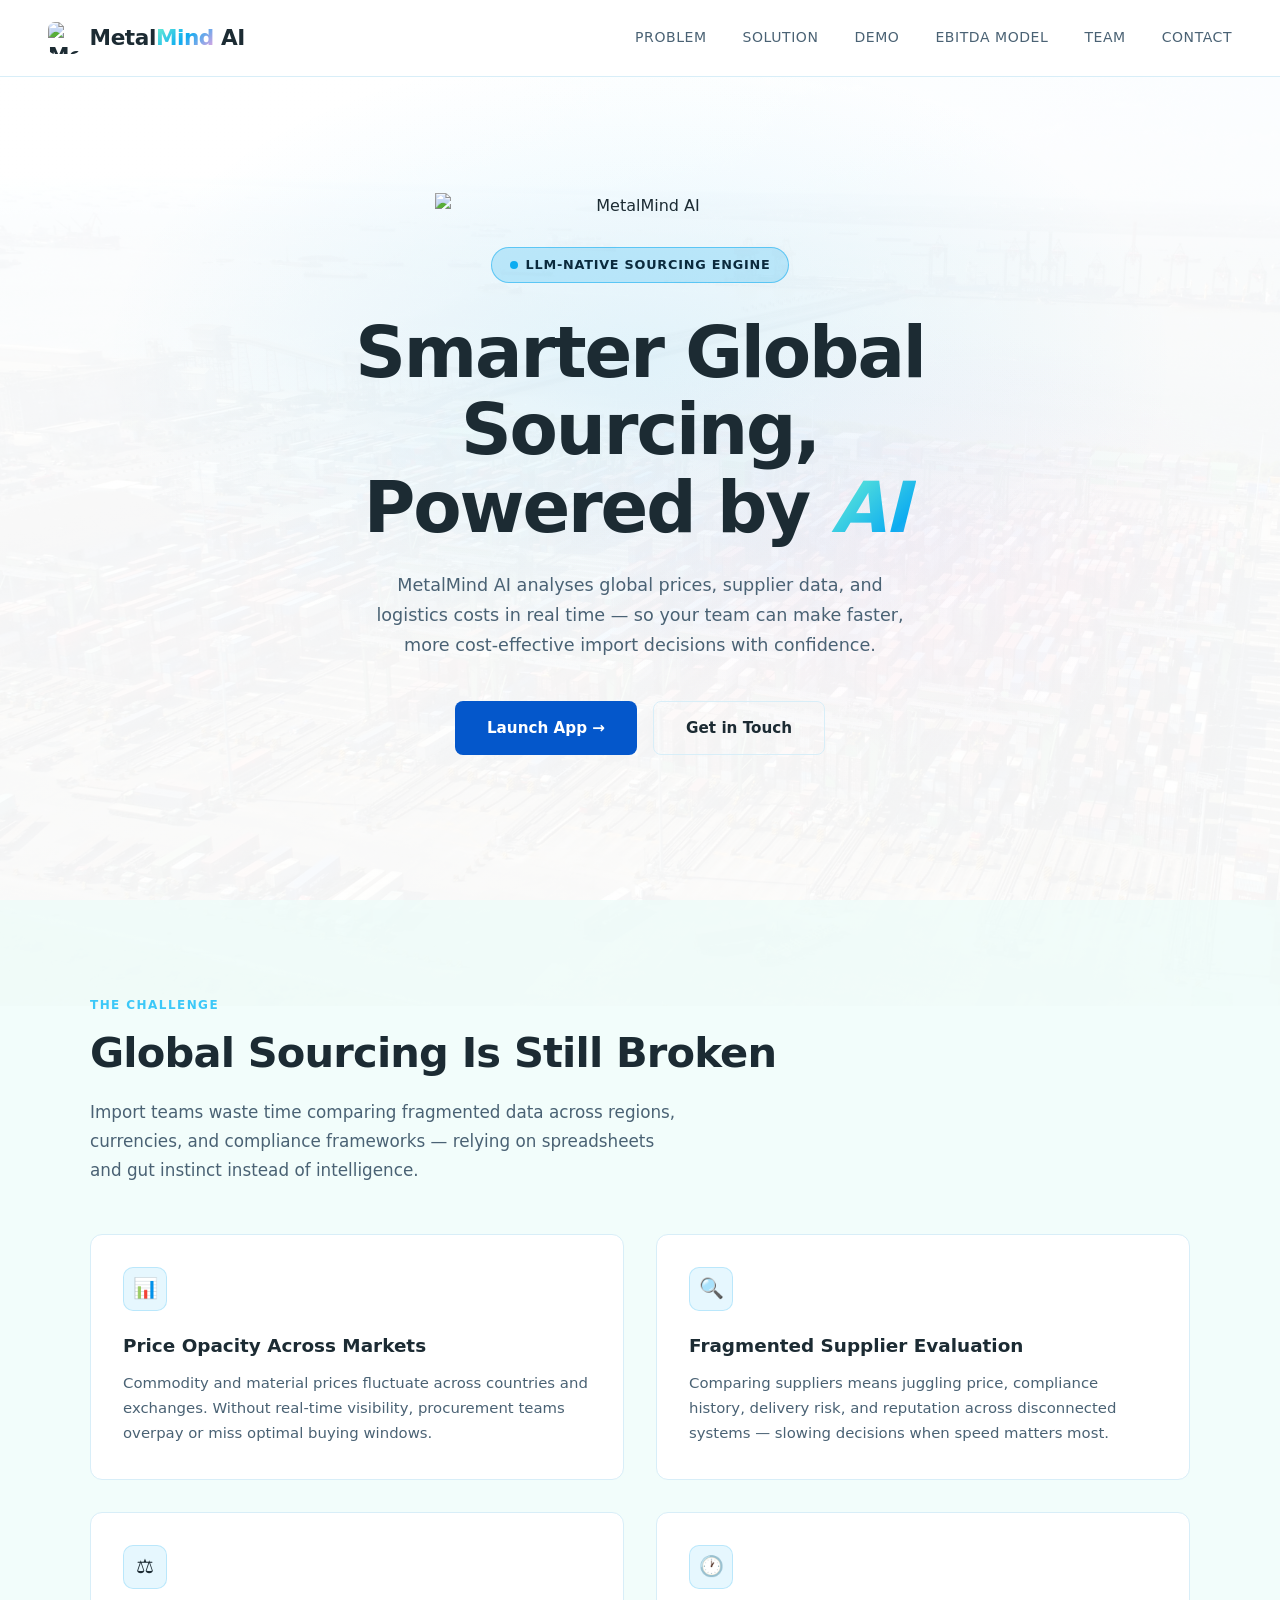
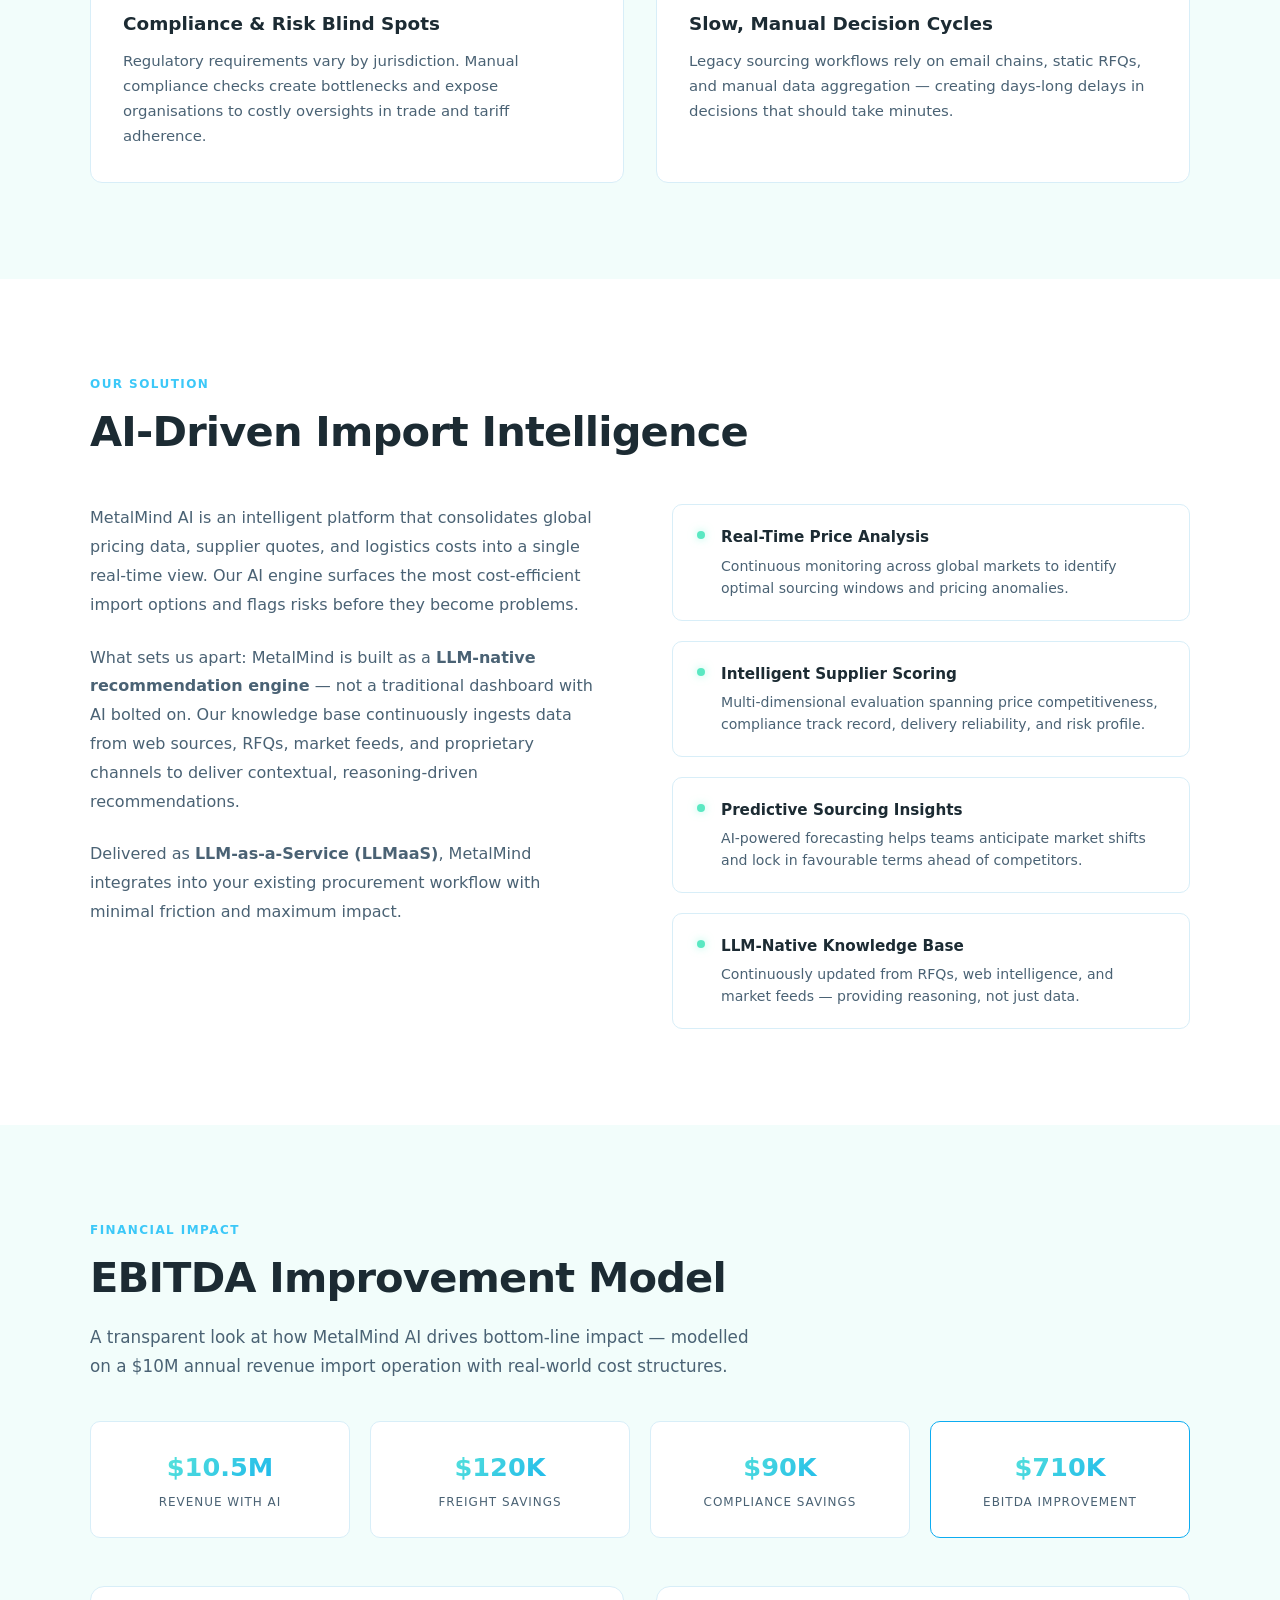
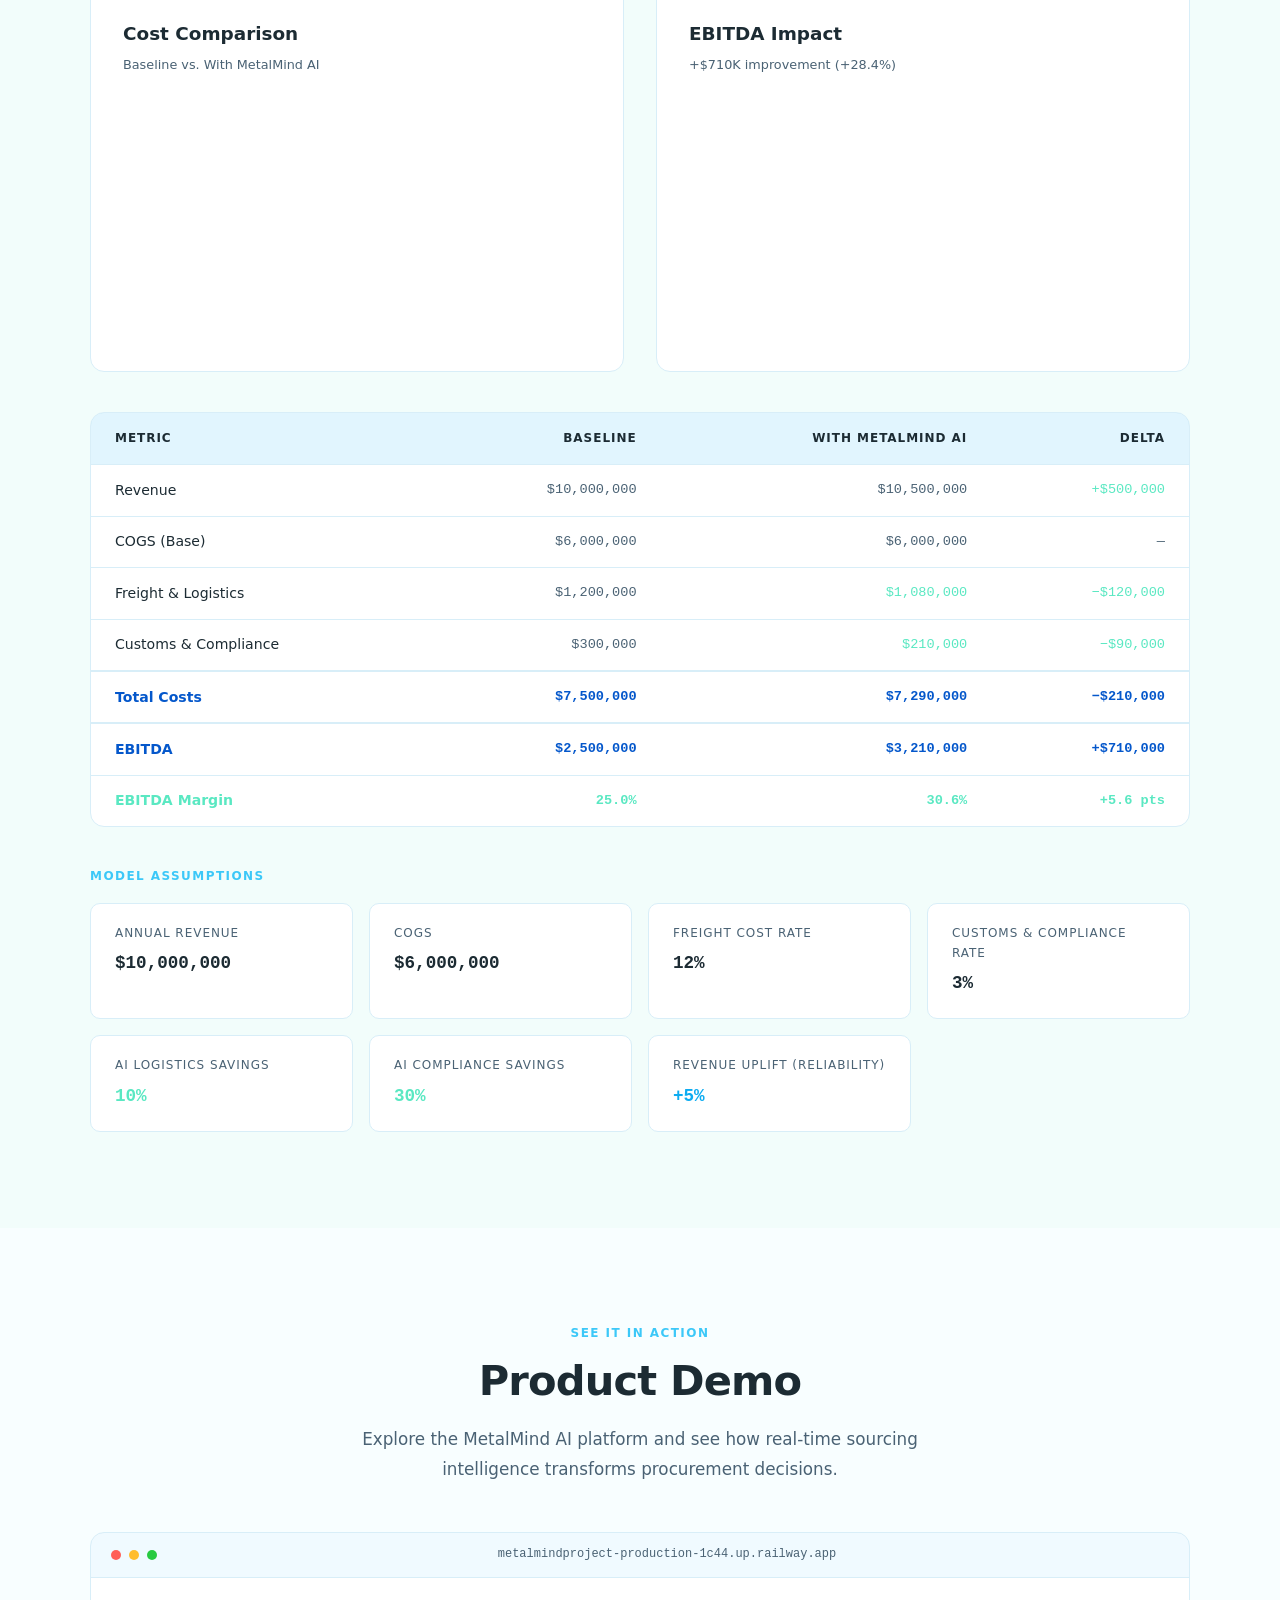
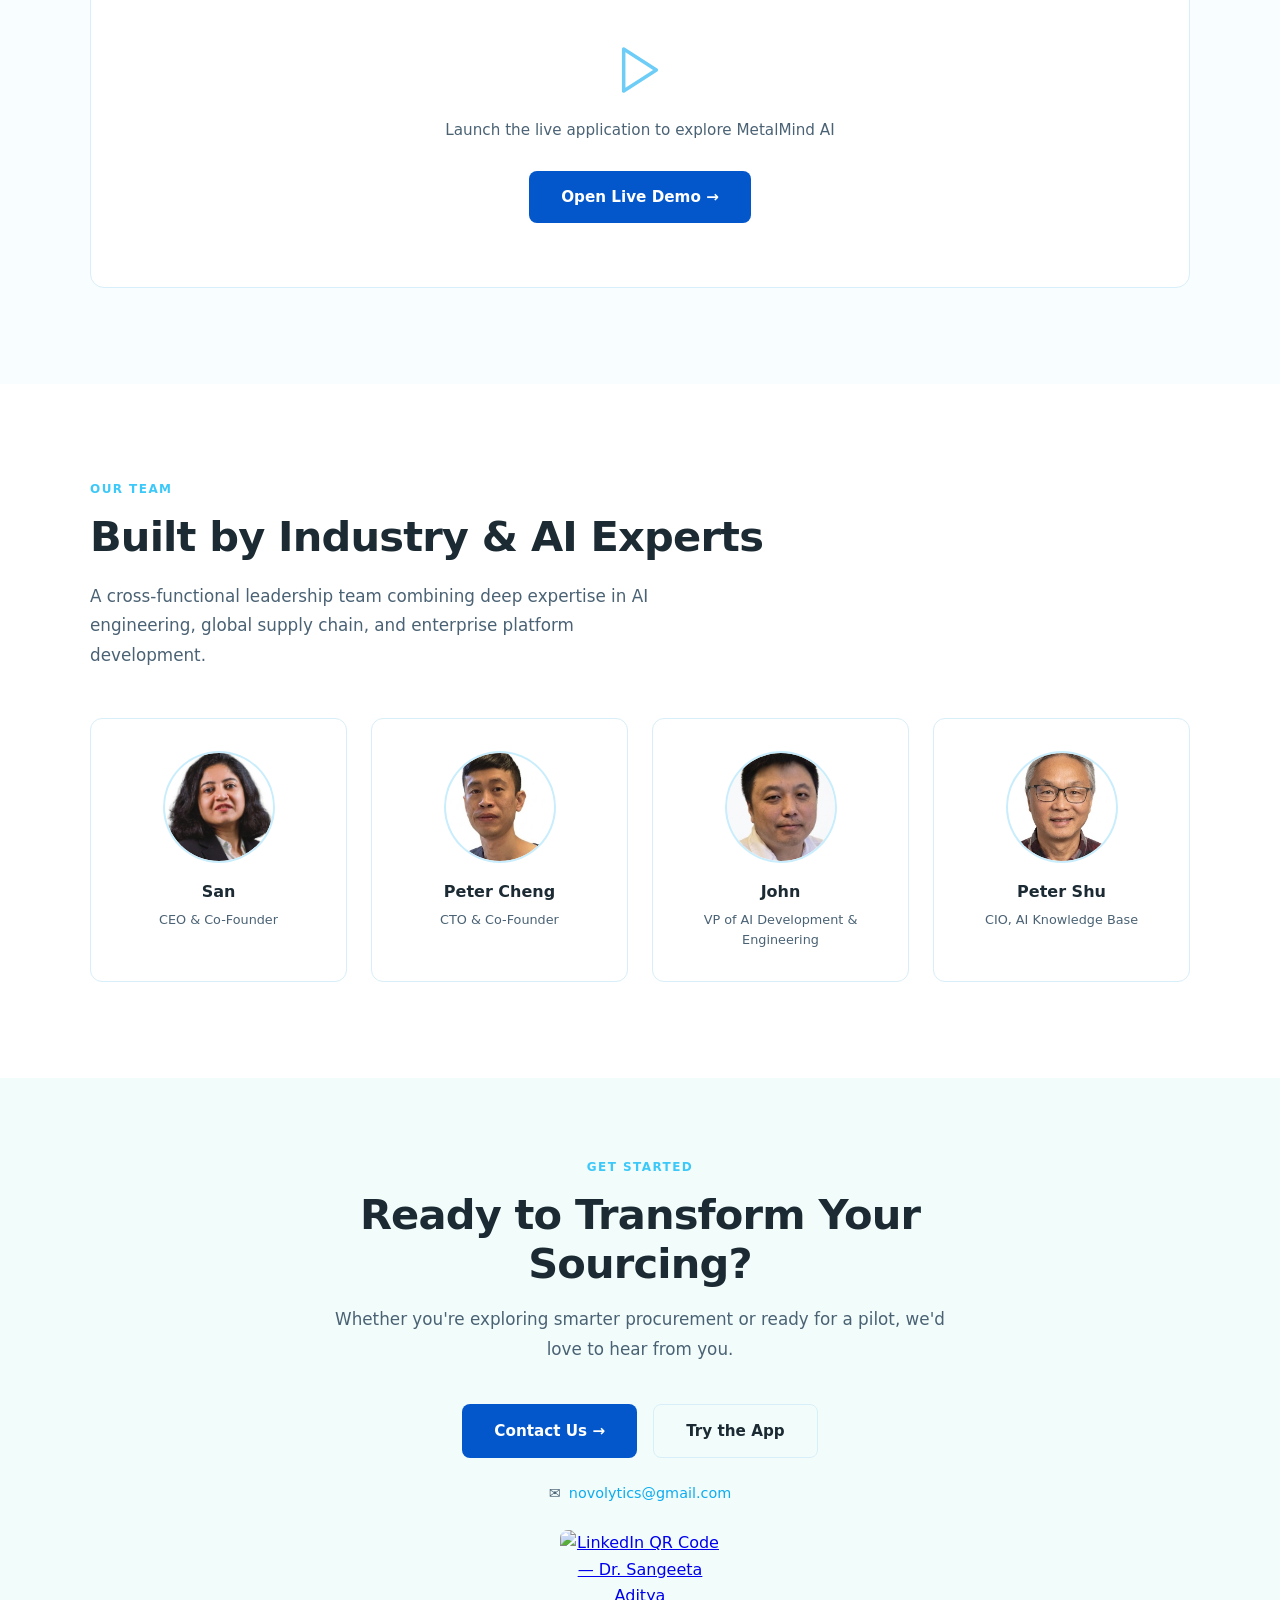
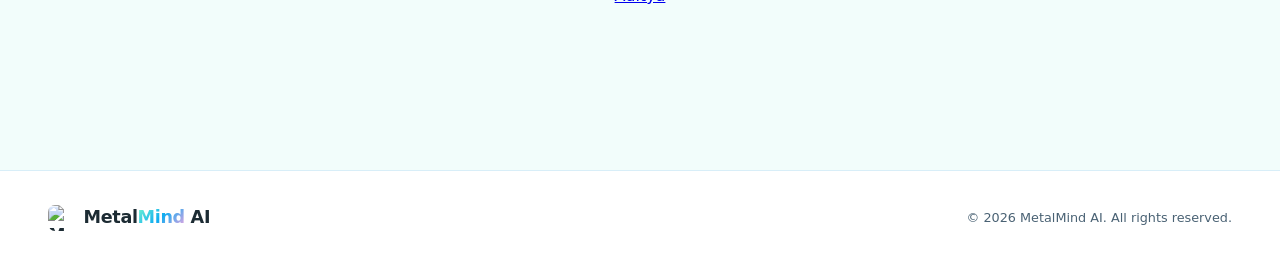
==== index.html @ 235a62d7 "Remove Pricing and Growth nav links Co-Authored-By: Claude Sonnet 4.6 <noreply@anthropic.com>" ====
<!DOCTYPE html>
<html lang="en">
<head>
<meta charset="UTF-8">
<meta name="viewport" content="width=device-width, initial-scale=1.0">
<title>MetalMind AI — Next-Gen Import Optimisation</title>
<link rel="icon" type="image/jpeg" href="Logo/Logo.png">
<style>
  :root {
    --bg-primary: #ffffff;
    --bg-secondary: #f5feff;
    --bg-card: #ffffff;
    --bg-4: #edfcfa;
    --border: #d8eef8;
    --text-primary: #1c2b33;
    --text-secondary: #4a6274;
    --accent: #0dacf1;
    --accent-2: #3cc8f8;
    --accent-dim: rgba(13, 172, 241, 0.12);
    --accent-glow: rgba(13, 172, 241, 0.30);
    --violet: #71f6d2;
    --violet-2: #5ae8c2;
    --violet-3: #c2fbed;
    --violet-dim: rgba(113, 246, 210, 0.18);
    --green: #71f6d2;
    --yellow: #f5a3e0;
    --accent-gradient: linear-gradient(135deg, #71f6d2 0%, #0dacf1 50%, #f5a3e0 100%);
  }

  *, *::before, *::after { margin: 0; padding: 0; box-sizing: border-box; }

  html { scroll-behavior: smooth; }

  body {
    font-family: 'Segoe UI', system-ui, sans-serif;
    background:
      linear-gradient(rgba(255,255,255,0.95), rgba(255,255,255,0.95)),
      url('bg.jpg') center top / cover no-repeat fixed;
    color: var(--text-primary);
    line-height: 1.65;
    overflow-x: hidden;
  }

  /* ─── NAV ─── */
  nav {
    position: fixed; top: 0; left: 0; right: 0;
    z-index: 100;
    padding: 1.25rem 3rem;
    display: flex; align-items: center; justify-content: space-between;
    background: rgba(255, 255, 255, 0.92);
    backdrop-filter: blur(20px);
    border-bottom: 1px solid var(--border);
  }
  .nav-logo {
    display: flex; align-items: center; gap: 0.6rem;
    font-family: 'Segoe UI', system-ui, sans-serif;
    font-size: 1.35rem; font-weight: 700;
    letter-spacing: -0.02em;
    color: var(--text-primary);
    text-decoration: none;
  }
  .nav-logo-img {
    width: 32px; height: 32px;
    border-radius: 7px;
    object-fit: cover;
    flex-shrink: 0;
  }
  .nav-logo-name span {
    background: var(--accent-gradient);
    -webkit-background-clip: text;
            background-clip: text;
    -webkit-text-fill-color: transparent;
    color: transparent;
  }
  .nav-links { display: flex; gap: 2.25rem; }
  .nav-links a {
    color: var(--text-secondary);
    text-decoration: none;
    font-size: 0.875rem;
    font-weight: 500;
    letter-spacing: 0.04em;
    text-transform: uppercase;
    transition: color 0.3s;
  }
  .nav-links a:hover { color: var(--accent); }

  /* ─── HERO ─── */
  .hero {
    min-height: 100vh;
    display: flex; flex-direction: column;
    align-items: center; justify-content: center;
    text-align: center;
    padding: 8rem 2rem 5rem;
    position: relative;
    overflow: hidden;
  }
  .hero::before {
    content: '';
    position: absolute; inset: 0;
    background:
      radial-gradient(ellipse 60% 50% at 50% 40%, rgba(13, 172, 241, 0.10) 0%, transparent 70%),
      radial-gradient(ellipse 40% 35% at 70% 60%, rgba(245, 163, 224, 0.08) 0%, transparent 70%);
    pointer-events: none;
    animation: auroraDrift 20s ease-in-out infinite;
  }
  @keyframes auroraDrift {
    0%   { transform: translate(0, 0)   scale(1); }
    33%  { transform: translate(2%, -3%) scale(1.04); }
    66%  { transform: translate(-3%, 2%) scale(1.07); }
    100% { transform: translate(0, 0)   scale(1); }
  }
  .hero-logo {
    width: min(410px, 45vw);
    height: auto;
    border-radius: 0;
    object-fit: cover;
    margin-bottom: 1.75rem;
    box-shadow: none;
    animation: fadeUp 0.8s ease both;
  }

  .hero-badge {
    display: inline-flex; align-items: center; gap: 0.5rem;
    background: rgba(13, 172, 241, 0.22);
    border: 1px solid rgba(13, 172, 241, 0.55);
    border-radius: 100px;
    padding: 0.4rem 1.1rem;
    font-size: 0.8rem;
    font-weight: 600;
    color: #0a2a3d;
    letter-spacing: 0.06em;
    text-transform: uppercase;
    margin-bottom: 2rem;
    animation: fadeUp 0.8s ease both;
  }
  .hero-badge::before {
    content: '';
    width: 8px; height: 8px;
    border-radius: 50%;
    background: var(--accent);
    flex-shrink: 0;
    animation: pulseRing 2.4s ease-out infinite;
  }
  @keyframes pulseRing {
    0%   { box-shadow: 0 0 0 0    rgba(13, 172, 241, 0.60); opacity: 1; }
    70%  { box-shadow: 0 0 0 10px rgba(13, 172, 241, 0);    opacity: 1; }
    100% { box-shadow: 0 0 0 0    rgba(13, 172, 241, 0);    opacity: 1; }
  }

  h1 {
    font-family: 'Segoe UI', system-ui, sans-serif;
    font-size: clamp(2.5rem, 5.5vw, 4.5rem);
    font-weight: 700;
    line-height: 1.1;
    letter-spacing: -0.03em;
    max-width: 820px;
    animation: fadeUp 0.8s 0.1s ease both;
  }
  h1 em {
    font-style: italic;
    padding-right: 0.12em;
    background: var(--accent-gradient);
    background-size: 200% 100%;
    -webkit-background-clip: text;
            background-clip: text;
    -webkit-text-fill-color: transparent;
    color: transparent;
  }

  .hero-sub {
    max-width: 560px;
    margin-top: 1.5rem;
    font-size: 1.1rem;
    color: var(--text-secondary);
    line-height: 1.7;
    animation: fadeUp 0.8s 0.2s ease both;
  }

  .hero-ctas {
    display: flex; gap: 1rem;
    margin-top: 2.5rem;
    animation: fadeUp 0.8s 0.3s ease both;
  }
  .btn {
    display: inline-flex; align-items: center; gap: 0.5rem;
    padding: 0.85rem 2rem;
    border-radius: 8px;
    font-family: 'Segoe UI', system-ui, sans-serif;
    font-size: 0.95rem;
    font-weight: 600;
    text-decoration: none;
    cursor: pointer;
    transition: all 0.3s;
    border: none;
  }
  .btn-primary {
    background: #0457cb;
    color: #fff;
  }
  .btn-primary:hover {
    background: #0171e3;
    box-shadow: 0 8px 30px rgba(4,87,203,0.35), 0 0 0 1px rgba(113,246,210,0.30);
    transform: translateY(-2px);
  }
  .btn-secondary {
    background: transparent;
    color: var(--text-primary);
    border: 1px solid var(--border);
  }
  .btn-secondary:hover {
    border-color: var(--accent);
    color: var(--accent);
  }

  .hero-metrics {
    display: flex; gap: 3rem;
    margin-top: 4rem;
    padding-top: 3rem;
    border-top: 1px solid var(--border);
    animation: fadeUp 0.8s 0.4s ease both;
  }
  .metric { text-align: center; }
  .metric-value {
    font-family: 'Segoe UI', system-ui, sans-serif;
    font-size: 2rem; font-weight: 700;
    background: linear-gradient(135deg, #1a8fd1 0%, #0a52a0 50%, #0d3478 100%);
    background-size: 200% 100%;
    -webkit-background-clip: text;
            background-clip: text;
    -webkit-text-fill-color: transparent;
    color: transparent;
  }
  .metric-label {
    font-size: 0.78rem;
    color: var(--text-secondary);
    text-transform: uppercase;
    letter-spacing: 0.08em;
    margin-top: 0.25rem;
  }

  @keyframes fadeUp {
    from { opacity: 0; transform: translateY(24px); }
    to { opacity: 1; transform: translateY(0); }
  }

  /* ─── SECTIONS ─── */
  section { padding: 6rem 2rem; }

  .container {
    max-width: 1100px;
    margin: 0 auto;
  }

  .section-label {
    font-size: 0.75rem;
    font-weight: 600;
    letter-spacing: 0.12em;
    text-transform: uppercase;
    color: var(--accent);
    margin-bottom: 0.75rem;
  }

  h2 {
    font-family: 'Segoe UI', system-ui, sans-serif;
    font-size: clamp(1.8rem, 3.5vw, 2.6rem);
    font-weight: 700;
    letter-spacing: -0.02em;
    line-height: 1.2;
    margin-bottom: 1.25rem;
  }

  .section-desc {
    color: var(--text-secondary);
    font-size: 1.05rem;
    max-width: 600px;
    line-height: 1.75;
  }

  /* ─── PROBLEM ─── */
  .problem { background: rgba(237,252,250,0.72); }

  .problem-grid {
    display: grid;
    grid-template-columns: 1fr 1fr;
    gap: 2rem;
    margin-top: 3rem;
  }
  .problem-card {
    background: var(--bg-card);
    border: 1px solid var(--border);
    border-radius: 12px;
    padding: 2rem;
    position: relative;
    transition: border-color 0.3s, box-shadow 0.3s, transform 0.3s;
    overflow: hidden;
  }
  .problem-card::before {
    content: '';
    position: absolute; top: 0; left: 0; right: 0; height: 3px;
    background: var(--accent-gradient);
    opacity: 0;
    transition: opacity 0.3s;
  }
  .problem-card:hover::before { opacity: 1; }
  .problem-card:hover {
    border-color: rgba(13, 172, 241, 0.40);
    box-shadow: 0 8px 32px rgba(13,172,241,0.10);
    transform: translateY(-4px);
  }
  .problem-icon {
    width: 44px; height: 44px;
    border-radius: 10px;
    background: rgba(13, 172, 241, 0.10);
    border: 1px solid rgba(13, 172, 241, 0.20);
    display: flex; align-items: center; justify-content: center;
    font-size: 1.25rem;
    margin-bottom: 1.25rem;
  }
  .problem-card h3 {
    font-family: 'Segoe UI', system-ui, sans-serif;
    font-size: 1.15rem;
    font-weight: 600;
    margin-bottom: 0.6rem;
  }
  .problem-card p {
    color: var(--text-secondary);
    font-size: 0.93rem;
    line-height: 1.7;
  }

  /* ─── SOLUTION ─── */
  .solution-content {
    display: grid;
    grid-template-columns: 1fr 1fr;
    gap: 4rem;
    align-items: start;
    margin-top: 3rem;
  }
  .solution-text p {
    color: var(--text-secondary);
    font-size: 1rem;
    line-height: 1.8;
    margin-bottom: 1.5rem;
  }
  .solution-features { display: flex; flex-direction: column; gap: 1.25rem; }
  .feature {
    display: flex; align-items: flex-start; gap: 1rem;
    padding: 1.25rem 1.5rem;
    background: var(--bg-card);
    border: 1px solid var(--border);
    border-radius: 10px;
    transition: border-color 0.3s;
  }
  .feature:hover {
    border-color: rgba(113, 246, 210, 0.55);
    box-shadow: 0 4px 20px rgba(113, 246, 210, 0.12);
  }
  .feature-dot {
    width: 8px; height: 8px;
    border-radius: 50%;
    background: var(--violet-2);
    margin-top: 6px;
    flex-shrink: 0;
    box-shadow: 0 0 8px rgba(113, 246, 210, 0.6);
  }
  .feature h4 {
    font-size: 0.95rem;
    font-weight: 600;
    margin-bottom: 0.25rem;
  }
  .feature p {
    color: var(--text-secondary);
    font-size: 0.88rem;
    line-height: 1.6;
  }

  /* ─── DEMO ─── */
  .demo { background: rgba(245,254,255,0.72); text-align: center; }
  .demo-frame {
    margin-top: 3rem;
    background: var(--bg-card);
    border: 1px solid var(--border);
    border-radius: 14px;
    overflow: hidden;
    position: relative;
  }
  .demo-toolbar {
    display: flex; align-items: center; gap: 0.5rem;
    padding: 0.75rem 1.25rem;
    background: rgba(13,172,241,0.06);
    border-bottom: 1px solid var(--border);
  }
  .demo-dot {
    width: 10px; height: 10px;
    border-radius: 50%;
  }
  .demo-dot:nth-child(1) { background: #ff5f57; }
  .demo-dot:nth-child(2) { background: #ffbd2e; }
  .demo-dot:nth-child(3) { background: #28ca41; }
  .demo-url {
    flex: 1;
    text-align: center;
    font-family: 'Consolas', monospace;
    font-size: 0.75rem;
    color: var(--text-secondary);
  }
  .demo-placeholder {
    padding: 4rem 2rem;
    display: flex; flex-direction: column;
    align-items: center; justify-content: center;
    gap: 1.25rem;
  }
  .demo-placeholder svg {
    width: 56px; height: 56px;
    stroke: var(--accent);
    opacity: 0.6;
  }
  .demo-placeholder p {
    color: var(--text-secondary);
    font-size: 0.95rem;
  }

  /* ─── PRICING ─── */
  .pricing { background: rgba(237,252,250,0.72); }
  .pricing-layout {
    display: grid;
    grid-template-columns: 1fr 1fr;
    gap: 3rem;
    margin-top: 3rem;
    align-items: start;
  }
  .pricing-card {
    background: var(--bg-card);
    border: 2px solid var(--accent);
    border-radius: 14px;
    padding: 2.5rem;
    position: relative;
    overflow: hidden;
  }
  .pricing-card::before {
    content: '';
    position: absolute; top: 0; left: 0; right: 0;
    height: 3px;
    background: linear-gradient(90deg, var(--accent), var(--violet));
  }
  .pricing-badge {
    display: inline-block;
    background: var(--accent);
    color: #fff;
    font-size: 0.7rem;
    font-weight: 700;
    letter-spacing: 0.08em;
    text-transform: uppercase;
    padding: 0.3rem 0.8rem;
    border-radius: 100px;
    margin-bottom: 1.25rem;
  }
  .pricing-amount {
    font-family: 'Segoe UI', system-ui, sans-serif;
    font-size: 3.2rem;
    font-weight: 700;
    line-height: 1;
  }
  .pricing-amount span {
    font-size: 1.1rem;
    font-weight: 400;
    color: var(--text-secondary);
    font-family: 'Segoe UI', system-ui, sans-serif;
  }
  .pricing-target {
    font-size: 0.95rem;
    color: var(--text-secondary);
    margin-top: 0.5rem;
    margin-bottom: 1.5rem;
    line-height: 1.6;
  }
  .pricing-features {
    list-style: none;
    display: flex; flex-direction: column;
    gap: 0.65rem;
  }
  .pricing-features li {
    display: flex; align-items: center; gap: 0.6rem;
    font-size: 0.9rem;
    color: var(--text-secondary);
  }
  .pricing-features li::before {
    content: '✓';
    color: var(--green);
    font-weight: 700;
    font-size: 0.85rem;
  }
  .pricing-strategy {
    display: flex; flex-direction: column;
    gap: 1.25rem;
  }
  .strategy-card {
    background: var(--bg-card);
    border: 1px solid var(--border);
    border-radius: 10px;
    padding: 1.5rem;
    transition: border-color 0.3s;
  }
  .strategy-card:hover { border-color: rgba(13, 172, 241, 0.40); }
  .strategy-phase {
    font-family: 'Consolas', monospace;
    font-size: 0.7rem;
    color: var(--accent-2);
    letter-spacing: 0.1em;
    text-transform: uppercase;
    margin-bottom: 0.5rem;
  }
  .strategy-card h4 {
    font-size: 1rem;
    font-weight: 600;
    margin-bottom: 0.35rem;
  }
  .strategy-card p {
    font-size: 0.88rem;
    color: var(--text-secondary);
    line-height: 1.65;
  }

  /* ─── GROWTH ─── */
  .growth-grid {
    display: grid;
    grid-template-columns: 1fr 1fr;
    gap: 2rem;
    margin-top: 3rem;
  }
  .chart-card {
    background: var(--bg-card);
    border: 1px solid var(--border);
    border-radius: 14px;
    padding: 2rem;
  }
  .chart-card h3 {
    font-family: 'Segoe UI', system-ui, sans-serif;
    font-size: 1.15rem;
    margin-bottom: 0.25rem;
  }
  .chart-card .chart-subtitle {
    font-size: 0.8rem;
    color: var(--text-secondary);
    margin-bottom: 1.5rem;
  }
  .chart-area {
    width: 100%;
    height: 240px;
    position: relative;
  }
  .chart-area canvas {
    width: 100% !important;
    height: 100% !important;
  }
  .kpi-row {
    display: grid;
    grid-template-columns: repeat(4, 1fr);
    gap: 1.25rem;
    margin-top: 2rem;
  }
  .kpi-card {
    background: var(--bg-card);
    border: 1px solid var(--border);
    border-radius: 10px;
    padding: 1.5rem;
    text-align: center;
    transition: border-color 0.3s;
  }
  .kpi-card:hover { border-color: rgba(13, 172, 241, 0.40); }
  .kpi-value {
    font-family: 'Segoe UI', system-ui, sans-serif;
    font-size: 1.6rem;
    font-weight: 700;
    background: var(--accent-gradient);
    background-size: 200% 100%;
    -webkit-background-clip: text;
            background-clip: text;
    -webkit-text-fill-color: transparent;
    color: transparent;
  }
  .kpi-label {
    font-size: 0.75rem;
    color: var(--text-secondary);
    text-transform: uppercase;
    letter-spacing: 0.08em;
    margin-top: 0.3rem;
  }
  .projections-table {
    margin-top: 2rem;
    background: var(--bg-card);
    border: 1px solid var(--border);
    border-radius: 14px;
    overflow: hidden;
  }
  .projections-table table {
    width: 100%;
    border-collapse: collapse;
    font-size: 0.88rem;
  }
  .projections-table thead {
    background: var(--accent-dim);
  }
  .projections-table th {
    text-align: left;
    padding: 1rem 1.25rem;
    font-size: 0.75rem;
    font-weight: 600;
    text-transform: uppercase;
    letter-spacing: 0.08em;
    color: var(--text-primary);
    border-bottom: 1px solid var(--border);
  }
  .projections-table td {
    padding: 0.85rem 1.25rem;
    border-bottom: 1px solid var(--border);
    color: var(--text-secondary);
  }
  .projections-table tr:last-child td { border-bottom: none; }
  .projections-table tbody tr:hover { background: rgba(13,172,241,0.05); }
  .projections-table .highlight {
    color: var(--text-primary);
    font-weight: 600;
  }
  .projections-table .revenue-cell {
    color: #0457cb;
    font-family: 'Consolas', monospace;
    font-weight: 500;
  }

  /* ─── TEAM ─── */
  .team-grid {
    display: grid;
    grid-template-columns: repeat(auto-fit, minmax(190px, 1fr));
    gap: 1.5rem;
    margin-top: 3rem;
  }
  .team-card {
    background: var(--bg-card);
    border: 1px solid var(--border);
    border-radius: 12px;
    padding: 2rem 1.5rem;
    text-align: center;
    transition: border-color 0.3s, transform 0.3s, box-shadow 0.3s;
    overflow: hidden;
    position: relative;
  }
  .team-card::before {
    content: '';
    position: absolute; top: 0; left: 0; right: 0; height: 3px;
    background: linear-gradient(90deg, var(--accent) 0%, var(--green) 100%);
    opacity: 0;
    transition: opacity 0.3s;
  }
  .team-card:hover {
    border-color: rgba(13, 172, 241, 0.40);
    transform: translateY(-4px);
    box-shadow: 0 10px 32px rgba(13,172,241,0.10);
  }
  .team-card:hover::before { opacity: 1; }
  .team-avatar {
    width: 112px; height: 112px;
    border-radius: 50%;
    background: linear-gradient(135deg, rgba(13,172,241,0.10), rgba(113,246,210,0.12));
    border: 2px solid rgba(13,172,241,0.22);
    display: flex; align-items: center; justify-content: center;
    margin: 0 auto 1rem;
    font-family: 'Segoe UI', system-ui, sans-serif;
    font-size: 1.1rem;
    font-weight: 700;
    background-clip: padding-box;
    color: var(--accent-2);
    overflow: hidden;
  }
  .team-avatar img {
    width: 100%; height: 100%;
    object-fit: cover;
    border-radius: 50%;
  }
  .team-card h3 {
    font-size: 1rem;
    font-weight: 600;
    margin-bottom: 0.3rem;
  }
  .team-card p {
    color: var(--text-secondary);
    font-size: 0.8rem;
    line-height: 1.5;
  }

  /* ─── CTA / CONTACT ─── */
  .cta {
    background: rgba(237,252,250,0.72);
    text-align: center;
    padding: 5rem 2rem;
  }
  .cta-inner {
    max-width: 620px;
    margin: 0 auto;
  }
  .cta-inner h2 { margin-bottom: 1rem; }
  .cta-inner .section-desc {
    max-width: 100%;
    margin-bottom: 2rem;
  }
  .contact-row {
    display: flex;
    align-items: center;
    justify-content: center;
    gap: 2rem;
    flex-wrap: wrap;
    margin-top: 1.5rem;
  }
  .contact-item {
    display: flex; align-items: center; gap: 0.5rem;
    font-size: 0.9rem;
    color: var(--text-secondary);
  }
  .contact-item a {
    color: var(--accent);
    text-decoration: none;
    transition: opacity 0.3s;
  }
  .contact-item a:hover { opacity: 0.7; }

  /* ─── FOOTER ─── */
  footer {
    padding: 2rem 3rem;
    border-top: 1px solid var(--border);
    display: flex;
    align-items: center;
    justify-content: space-between;
    font-size: 0.8rem;
    color: var(--text-secondary);
  }

  /* ─── SECTION LABEL ─── */
  .section-label { color: var(--accent-2); }

  /* ─── SCROLL REVEAL ─── */
  .reveal {
    opacity: 0;
    transform: translateY(18px);
    transition: opacity 0.55s ease, transform 0.55s ease;
  }
  .reveal.in-view {
    opacity: 1;
    transform: translateY(0);
  }
  .reveal:nth-child(2) { transition-delay: 0.08s; }
  .reveal:nth-child(3) { transition-delay: 0.16s; }
  .reveal:nth-child(4) { transition-delay: 0.24s; }

  /* ─── EBITDA MODEL ─── */
  .ebitda { background: rgba(237,252,250,0.72); }
  .ebitda-intro {
    color: var(--text-secondary);
    font-size: 1.05rem;
    max-width: 680px;
    line-height: 1.75;
    margin-bottom: 2.5rem;
  }
  .ebitda .kpi-row { margin-bottom: 3rem; margin-top: 0; }
  .kpi-card.highlight-card { border-color: var(--accent); }
  .ebitda-grid {
    display: grid;
    grid-template-columns: 1fr 1fr;
    gap: 2rem;
    margin-bottom: 2.5rem;
  }
  .ebitda-chart-card {
    background: var(--bg-card);
    border: 1px solid var(--border);
    border-radius: 14px;
    padding: 2rem;
  }
  .ebitda-chart-card h3 {
    font-size: 1.15rem;
    margin-bottom: 0.25rem;
  }
  .ebitda-chart-card .chart-subtitle {
    font-size: 0.8rem;
    color: var(--text-secondary);
    margin-bottom: 1.5rem;
  }
  .ebitda-table-wrap {
    background: var(--bg-card);
    border: 1px solid var(--border);
    border-radius: 14px;
    overflow: hidden;
    margin-bottom: 2.5rem;
  }
  .ebitda-table-wrap table {
    width: 100%;
    border-collapse: collapse;
    font-size: 0.88rem;
  }
  .ebitda-table-wrap thead { background: var(--accent-dim); }
  .ebitda-table-wrap th {
    text-align: left;
    padding: 1rem 1.5rem;
    font-size: 0.75rem;
    font-weight: 600;
    text-transform: uppercase;
    letter-spacing: 0.08em;
    color: var(--text-primary);
    border-bottom: 1px solid var(--border);
  }
  .ebitda-table-wrap th:not(:first-child) { text-align: right; }
  .ebitda-table-wrap td {
    padding: 0.85rem 1.5rem;
    border-bottom: 1px solid var(--border);
    color: var(--text-secondary);
  }
  .ebitda-table-wrap td:not(:first-child) {
    text-align: right;
    font-family: 'Consolas', monospace;
    font-size: 0.85rem;
  }
  .ebitda-table-wrap tr:last-child td { border-bottom: none; }
  .ebitda-table-wrap tbody tr:hover { background: rgba(13,172,241,0.05); }
  .ebitda-table-wrap .row-label { color: var(--text-primary); font-weight: 500; }
  .ebitda-table-wrap .ebitda-row td {
    color: #0457cb;
    font-weight: 700;
    border-top: 2px solid var(--border);
  }
  .ebitda-table-wrap .improvement-row td { color: var(--violet-2); font-weight: 700; }
  .ebitda-table-wrap .savings-cell { color: var(--violet-2); }
  .ebitda-table-wrap .delta-col { color: var(--violet-2); }
  .assumptions-grid {
    display: grid;
    grid-template-columns: repeat(auto-fit, minmax(220px, 1fr));
    gap: 1rem;
  }
  .assumption-card {
    background: var(--bg-card);
    border: 1px solid var(--border);
    border-radius: 10px;
    padding: 1.25rem 1.5rem;
    transition: border-color 0.3s;
  }
  .assumption-card:hover { border-color: rgba(13, 172, 241, 0.40); }
  .assumption-label {
    font-size: 0.75rem;
    color: var(--text-secondary);
    text-transform: uppercase;
    letter-spacing: 0.08em;
    margin-bottom: 0.35rem;
  }
  .assumption-value {
    font-family: 'Consolas', monospace;
    font-size: 1.1rem;
    font-weight: 600;
    color: var(--text-primary);
  }
  .assumption-value.accent { color: var(--accent); }
  .assumption-value.teal { color: var(--violet-2); }

  /* ─── RESPONSIVE ─── */
  @media (max-width: 768px) {
    nav { padding: 1rem 1.5rem; }
    .nav-links { display: none; }
    .hero-metrics { flex-direction: column; gap: 1.5rem; }
    .problem-grid { grid-template-columns: 1fr; }
    .solution-content { grid-template-columns: 1fr; gap: 2rem; }
    .hero-ctas { flex-direction: column; align-items: center; }
    .pricing-layout { grid-template-columns: 1fr; }
    .ebitda-grid { grid-template-columns: 1fr; }
    .ebitda-table-wrap { overflow-x: auto; }
    .assumptions-grid { grid-template-columns: 1fr 1fr; }
    .growth-grid { grid-template-columns: 1fr; }
    .kpi-row { grid-template-columns: 1fr 1fr; }
    .team-grid { grid-template-columns: 1fr 1fr; }
    footer { flex-direction: column; gap: 0.5rem; text-align: center; }
  }
</style>
</head>
<body>

<!-- NAV -->
<nav>
  <div class="nav-logo">
    <img src="Logo/Logo.png" alt="MetalMind AI" class="nav-logo-img">
    <span class="nav-logo-name">Metal<span>Mind</span> AI</span>
  </div>
  <div class="nav-links">
    <a href="#problem">Problem</a>
    <a href="#solution">Solution</a>
    <a href="#demo">Demo</a>
    <a href="#ebitda">EBITDA Model</a>

    <a href="#team">Team</a>
    <a href="#contact">Contact</a>
  </div>
</nav>

<!-- HERO -->
<section class="hero">
  <img src="Logo/Logo.png" alt="MetalMind AI" class="hero-logo">
  <div class="hero-badge">LLM-Native Sourcing Engine</div>
  <h1>Smarter Global Sourcing,<br>Powered by <em>AI</em></h1>
  <p class="hero-sub">MetalMind AI analyses global prices, supplier data, and logistics costs in real time — so your team can make faster, more cost-effective import decisions with confidence.</p>
  <div class="hero-ctas">
    <a href="https://metalmindproject-production-1c44.up.railway.app/" target="_blank" class="btn btn-primary">Launch App →</a>
    <a href="#contact" class="btn btn-secondary">Get in Touch</a>
  </div>
</section>

<!-- PROBLEM -->
<section class="problem" id="problem">
  <div class="container">
    <div class="section-label">The Challenge</div>
    <h2>Global Sourcing Is Still Broken</h2>
    <p class="section-desc">Import teams waste time comparing fragmented data across regions, currencies, and compliance frameworks — relying on spreadsheets and gut instinct instead of intelligence.</p>

    <div class="problem-grid">
      <div class="problem-card reveal">
        <div class="problem-icon">📊</div>
        <h3>Price Opacity Across Markets</h3>
        <p>Commodity and material prices fluctuate across countries and exchanges. Without real-time visibility, procurement teams overpay or miss optimal buying windows.</p>
      </div>
      <div class="problem-card reveal">
        <div class="problem-icon">🔍</div>
        <h3>Fragmented Supplier Evaluation</h3>
        <p>Comparing suppliers means juggling price, compliance history, delivery risk, and reputation across disconnected systems — slowing decisions when speed matters most.</p>
      </div>
      <div class="problem-card reveal">
        <div class="problem-icon">⚖️</div>
        <h3>Compliance &amp; Risk Blind Spots</h3>
        <p>Regulatory requirements vary by jurisdiction. Manual compliance checks create bottlenecks and expose organisations to costly oversights in trade and tariff adherence.</p>
      </div>
      <div class="problem-card reveal">
        <div class="problem-icon">🕐</div>
        <h3>Slow, Manual Decision Cycles</h3>
        <p>Legacy sourcing workflows rely on email chains, static RFQs, and manual data aggregation — creating days-long delays in decisions that should take minutes.</p>
      </div>
    </div>
  </div>
</section>

<!-- SOLUTION -->
<section class="solution" id="solution">
  <div class="container">
    <div class="section-label">Our Solution</div>
    <h2>AI-Driven Import Intelligence</h2>

    <div class="solution-content">
      <div class="solution-text">
        <p>MetalMind AI is an intelligent platform that consolidates global pricing data, supplier quotes, and logistics costs into a single real-time view. Our AI engine surfaces the most cost-efficient import options and flags risks before they become problems.</p>
        <p>What sets us apart: MetalMind is built as a <strong>LLM-native recommendation engine</strong> — not a traditional dashboard with AI bolted on. Our knowledge base continuously ingests data from web sources, RFQs, market feeds, and proprietary channels to deliver contextual, reasoning-driven recommendations.</p>
        <p>Delivered as <strong>LLM-as-a-Service (LLMaaS)</strong>, MetalMind integrates into your existing procurement workflow with minimal friction and maximum impact.</p>
      </div>

      <div class="solution-features">
        <div class="feature reveal">
          <div class="feature-dot"></div>
          <div>
            <h4>Real-Time Price Analysis</h4>
            <p>Continuous monitoring across global markets to identify optimal sourcing windows and pricing anomalies.</p>
          </div>
        </div>
        <div class="feature reveal">
          <div class="feature-dot"></div>
          <div>
            <h4>Intelligent Supplier Scoring</h4>
            <p>Multi-dimensional evaluation spanning price competitiveness, compliance track record, delivery reliability, and risk profile.</p>
          </div>
        </div>
        <div class="feature reveal">
          <div class="feature-dot"></div>
          <div>
            <h4>Predictive Sourcing Insights</h4>
            <p>AI-powered forecasting helps teams anticipate market shifts and lock in favourable terms ahead of competitors.</p>
          </div>
        </div>
        <div class="feature reveal">
          <div class="feature-dot"></div>
          <div>
            <h4>LLM-Native Knowledge Base</h4>
            <p>Continuously updated from RFQs, web intelligence, and market feeds — providing reasoning, not just data.</p>
          </div>
        </div>
      </div>
    </div>
  </div>
</section>

<!-- EBITDA MODEL -->
<section class="ebitda" id="ebitda">
  <div class="container">
    <div class="section-label">Financial Impact</div>
    <h2>EBITDA Improvement Model</h2>
    <p class="ebitda-intro">A transparent look at how MetalMind AI drives bottom-line impact — modelled on a $10M annual revenue import operation with real-world cost structures.</p>

    <!-- KPI HIGHLIGHTS -->
    <div class="kpi-row">
      <div class="kpi-card">
        <div class="kpi-value">$10.5M</div>
        <div class="kpi-label">Revenue with AI</div>
      </div>
      <div class="kpi-card">
        <div class="kpi-value">$120K</div>
        <div class="kpi-label">Freight Savings</div>
      </div>
      <div class="kpi-card">
        <div class="kpi-value">$90K</div>
        <div class="kpi-label">Compliance Savings</div>
      </div>
      <div class="kpi-card highlight-card">
        <div class="kpi-value">$710K</div>
        <div class="kpi-label">EBITDA Improvement</div>
      </div>
    </div>

    <!-- CHARTS -->
    <div class="ebitda-grid">
      <div class="ebitda-chart-card">
        <h3>Cost Comparison</h3>
        <p class="chart-subtitle">Baseline vs. With MetalMind AI</p>
        <div class="chart-area">
          <canvas id="costChart"></canvas>
        </div>
      </div>
      <div class="ebitda-chart-card">
        <h3>EBITDA Impact</h3>
        <p class="chart-subtitle">+$710K improvement (+28.4%)</p>
        <div class="chart-area">
          <canvas id="ebitdaChart"></canvas>
        </div>
      </div>
    </div>

    <!-- FULL TABLE -->
    <div class="ebitda-table-wrap">
      <table>
        <thead>
          <tr>
            <th>Metric</th>
            <th>Baseline</th>
            <th>With MetalMind AI</th>
            <th>Delta</th>
          </tr>
        </thead>
        <tbody>
          <tr>
            <td class="row-label">Revenue</td>
            <td>$10,000,000</td>
            <td>$10,500,000</td>
            <td class="delta-col">+$500,000</td>
          </tr>
          <tr>
            <td class="row-label">COGS (Base)</td>
            <td>$6,000,000</td>
            <td>$6,000,000</td>
            <td>—</td>
          </tr>
          <tr>
            <td class="row-label">Freight &amp; Logistics</td>
            <td>$1,200,000</td>
            <td class="savings-cell">$1,080,000</td>
            <td class="delta-col">−$120,000</td>
          </tr>
          <tr>
            <td class="row-label">Customs &amp; Compliance</td>
            <td>$300,000</td>
            <td class="savings-cell">$210,000</td>
            <td class="delta-col">−$90,000</td>
          </tr>
          <tr class="ebitda-row">
            <td class="row-label">Total Costs</td>
            <td>$7,500,000</td>
            <td>$7,290,000</td>
            <td class="delta-col">−$210,000</td>
          </tr>
          <tr class="ebitda-row">
            <td class="row-label">EBITDA</td>
            <td>$2,500,000</td>
            <td>$3,210,000</td>
            <td class="delta-col">+$710,000</td>
          </tr>
          <tr class="improvement-row">
            <td class="row-label">EBITDA Margin</td>
            <td>25.0%</td>
            <td>30.6%</td>
            <td class="delta-col">+5.6 pts</td>
          </tr>
        </tbody>
      </table>
    </div>

    <!-- ASSUMPTIONS -->
    <div class="section-label" style="margin-bottom: 1rem;">Model Assumptions</div>
    <div class="assumptions-grid">
      <div class="assumption-card">
        <div class="assumption-label">Annual Revenue</div>
        <div class="assumption-value">$10,000,000</div>
      </div>
      <div class="assumption-card">
        <div class="assumption-label">COGS</div>
        <div class="assumption-value">$6,000,000</div>
      </div>
      <div class="assumption-card">
        <div class="assumption-label">Freight Cost Rate</div>
        <div class="assumption-value">12%</div>
      </div>
      <div class="assumption-card">
        <div class="assumption-label">Customs &amp; Compliance Rate</div>
        <div class="assumption-value">3%</div>
      </div>
      <div class="assumption-card">
        <div class="assumption-label">AI Logistics Savings</div>
        <div class="assumption-value teal">10%</div>
      </div>
      <div class="assumption-card">
        <div class="assumption-label">AI Compliance Savings</div>
        <div class="assumption-value teal">30%</div>
      </div>
      <div class="assumption-card">
        <div class="assumption-label">Revenue Uplift (Reliability)</div>
        <div class="assumption-value accent">+5%</div>
      </div>
    </div>
  </div>
</section>

<!-- DEMO -->
<section class="demo" id="demo">
  <div class="container">
    <div class="section-label">See It in Action</div>
    <h2>Product Demo</h2>
    <p class="section-desc" style="margin: 0 auto;">Explore the MetalMind AI platform and see how real-time sourcing intelligence transforms procurement decisions.</p>

    <div class="demo-frame reveal">
      <div class="demo-toolbar">
        <div class="demo-dot"></div>
        <div class="demo-dot"></div>
        <div class="demo-dot"></div>
        <div class="demo-url">metalmindproject-production-1c44.up.railway.app</div>
      </div>
      <div class="demo-placeholder">
        <svg viewBox="0 0 24 24" fill="none" stroke-width="1.5" stroke-linecap="round" stroke-linejoin="round">
          <polygon points="5 3 19 12 5 21 5 3"/>
        </svg>
        <p>Launch the live application to explore MetalMind AI</p>
        <a href="https://metalmindproject-production-1c44.up.railway.app/" target="_blank" class="btn btn-primary" style="margin-top: 0.5rem;">Open Live Demo →</a>
      </div>
    </div>
  </div>
</section>

<!-- TEAM -->
<section class="team" id="team">
  <div class="container">
    <div class="section-label">Our Team</div>
    <h2>Built by Industry &amp; AI Experts</h2>
    <p class="section-desc">A cross-functional leadership team combining deep expertise in AI engineering, global supply chain, and enterprise platform development.</p>

    <div class="team-grid">
      <div class="team-card reveal">
        <div class="team-avatar"><img src="People/San.jpg" alt="San"></div>
        <h3>San</h3>
        <p>CEO &amp; Co-Founder</p>
      </div>
      <div class="team-card reveal">
        <div class="team-avatar"><img src="People/Peter Cheng.jpg" alt="Peter Cheng"></div>
        <h3>Peter Cheng</h3>
        <p>CTO &amp; Co-Founder</p>
      </div>
      <div class="team-card reveal">
        <div class="team-avatar"><img src="People/John.jpg" alt="John"></div>
        <h3>John</h3>
        <p>VP of AI Development &amp; Engineering</p>
      </div>
      <div class="team-card reveal">
        <div class="team-avatar"><img src="People/Peter Shu.jpg" alt="Peter Shu"></div>
        <h3>Peter Shu</h3>
        <p>CIO, AI Knowledge Base</p>
      </div>
    </div>
  </div>
</section>

<!-- CTA / CONTACT -->
<section class="cta" id="contact">
  <div class="cta-inner">
    <div class="section-label">Get Started</div>
    <h2>Ready to Transform Your Sourcing?</h2>
    <p class="section-desc">Whether you're exploring smarter procurement or ready for a pilot, we'd love to hear from you.</p>
    <div class="hero-ctas" style="justify-content: center;">
      <a href="mailto:novolytics@gmail.com" class="btn btn-primary">Contact Us →</a>
      <a href="https://metalmindproject-production-1c44.up.railway.app/" target="_blank" class="btn btn-secondary">Try the App</a>
    </div>
    <div class="contact-row">
      <div class="contact-item">
        ✉️ <a href="mailto:novolytics@gmail.com">novolytics@gmail.com</a>
      </div>
    </div>
    <div style="margin-top:1.5rem;">
      <a href="https://www.linkedin.com/in/dr-sangeeta-aditya" target="_blank" rel="noopener noreferrer">
        <img src="QR.jpeg" alt="LinkedIn QR Code — Dr. Sangeeta Aditya" style="width:160px;height:160px;border-radius:8px;display:block;margin:0 auto;" />
      </a>
    </div>
  </div>
</section>

<script src="https://cdnjs.cloudflare.com/ajax/libs/Chart.js/4.4.1/chart.umd.min.js"></script>
<script>
  const observer = new IntersectionObserver(
    entries => entries.forEach(e => { if (e.isIntersecting) { e.target.classList.add('in-view'); observer.unobserve(e.target); } }),
    { threshold: 0.12 }
  );
  document.querySelectorAll('.reveal').forEach(el => observer.observe(el));

  // ── CHARTS ──
  const months = ['M1','M2','M3','M4','M5','M6','M7','M8','M9','M10','M11','M12',
                   'M13','M14','M15','M16','M17','M18','M19','M20','M21','M22','M23','M24'];
  const subscribers = [200,500,1000,1800,2800,4000,5200,6400,7500,8400,9200,10000,
                       10284,10576,10876,11185,11502,11829,12165,12510,12865,13230,13606,14000];
  const mrr = [0,0,0,0,0,0,0,0,0,0,0,0,
               925560,951840,978840,1006650,1035180,1064610,1094850,1125900,1157850,1190700,1224540,1260000];

  const subColors = subscribers.map((_, i) => i < 12 ? 'rgba(113,246,210,0.70)' : 'rgba(13,172,241,0.85)');
  const revColors = mrr.map((_, i) => i < 12 ? 'rgba(245,163,224,0.20)' : 'rgba(245,163,224,0.80)');

  const gridColor = 'rgba(13,172,241,0.10)';
  const tickColor = '#4a6274';

  const defaultOptions = {
    responsive: true,
    maintainAspectRatio: false,
    plugins: {
      legend: { display: false },
      tooltip: {
        backgroundColor: '#ffffff',
        titleColor: '#1c2b33',
        bodyColor: '#4a6274',
        borderColor: '#d8eef8',
        borderWidth: 1,
        cornerRadius: 8,
        padding: 10,
      }
    },
    scales: {
      x: {
        grid: { color: gridColor },
        ticks: { color: tickColor, font: { size: 10, family: 'DM Sans' } }
      },
      y: {
        grid: { color: gridColor },
        ticks: { color: tickColor, font: { size: 10, family: 'DM Sans' } }
      }
    }
  };

  // ── EBITDA CHARTS ──
  const ebitdaOptions = {
    responsive: true,
    maintainAspectRatio: false,
    plugins: {
      legend: {
        display: true, position: 'top', align: 'end',
        labels: {
          color: tickColor, font: { size: 11, family: "'Segoe UI', system-ui" },
          boxWidth: 12, boxHeight: 12, padding: 16,
          usePointStyle: true, pointStyle: 'rectRounded'
        }
      },
      tooltip: {
        backgroundColor: '#ffffff', titleColor: '#1c2b33', bodyColor: '#4a6274',
        borderColor: '#d8eef8', borderWidth: 1, cornerRadius: 8, padding: 12,
        callbacks: { label: ctx => ' ' + ctx.dataset.label + ': $' + (ctx.parsed.y / 1e6).toFixed(2) + 'M' }
      }
    },
    scales: {
      x: { grid: { color: gridColor }, ticks: { color: tickColor, font: { size: 11 } } },
      y: { grid: { color: gridColor }, ticks: { color: tickColor, font: { size: 11 }, callback: v => '$' + (v / 1e6).toFixed(1) + 'M' } }
    }
  };

  new Chart(document.getElementById('costChart'), {
    type: 'bar',
    data: {
      labels: ['COGS', 'Freight', 'Compliance', 'Total Costs'],
      datasets: [
        { label: 'Baseline', data: [6000000, 1200000, 300000, 7500000],
          backgroundColor: 'rgba(74,98,116,0.30)', borderColor: 'rgba(74,98,116,0.55)', borderWidth: 1, borderRadius: 4 },
        { label: 'With MetalMind AI', data: [6000000, 1080000, 210000, 7290000],
          backgroundColor: 'rgba(113,246,210,0.55)', borderColor: 'rgba(113,246,210,0.80)', borderWidth: 1, borderRadius: 4 }
      ]
    },
    options: ebitdaOptions
  });

  new Chart(document.getElementById('ebitdaChart'), {
    type: 'bar',
    data: {
      labels: ['Revenue', 'Total Costs', 'EBITDA'],
      datasets: [
        { label: 'Baseline', data: [10000000, 7500000, 2500000],
          backgroundColor: 'rgba(74,98,116,0.30)', borderColor: 'rgba(74,98,116,0.55)', borderWidth: 1, borderRadius: 4 },
        { label: 'With MetalMind AI', data: [10500000, 7290000, 3210000],
          backgroundColor: 'rgba(13,172,241,0.55)', borderColor: 'rgba(13,172,241,0.80)', borderWidth: 1, borderRadius: 4 }
      ]
    },
    options: ebitdaOptions
  });

  new Chart(document.getElementById('subscriberChart'), {
    type: 'bar',
    data: {
      labels: months,
      datasets: [{ data: subscribers, backgroundColor: subColors, borderRadius: 3, borderSkipped: false }]
    },
    options: {
      ...defaultOptions,
      scales: { ...defaultOptions.scales, y: { ...defaultOptions.scales.y, ticks: { ...defaultOptions.scales.y.ticks, callback: v => v >= 1000 ? (v/1000)+'K' : v } } },
      plugins: { ...defaultOptions.plugins, tooltip: { ...defaultOptions.plugins.tooltip, callbacks: { label: ctx => ctx.parsed.y.toLocaleString() + ' subscribers' } } }
    }
  });

  new Chart(document.getElementById('revenueChart'), {
    type: 'bar',
    data: {
      labels: months,
      datasets: [{ data: mrr, backgroundColor: revColors, borderRadius: 3, borderSkipped: false }]
    },
    options: {
      ...defaultOptions,
      scales: { ...defaultOptions.scales, y: { ...defaultOptions.scales.y, ticks: { ...defaultOptions.scales.y.ticks, callback: v => v === 0 ? 'A$0' : 'A$' + (v/1000000).toFixed(1) + 'M' } } },
      plugins: { ...defaultOptions.plugins, tooltip: { ...defaultOptions.plugins.tooltip, callbacks: { label: ctx => 'A$' + ctx.parsed.y.toLocaleString() + ' MRR' } } }
    }
  });
</script>

<!-- FOOTER -->
<footer>
  <div class="nav-logo" style="font-size: 1.1rem;">
    <img src="Logo/Logo.png" alt="MetalMind AI" class="nav-logo-img" style="width:26px;height:26px;">
    <span class="nav-logo-name">Metal<span>Mind</span> AI</span>
  </div>
  <div>© 2026 MetalMind AI. All rights reserved.</div>
</footer>

</body>
</html>
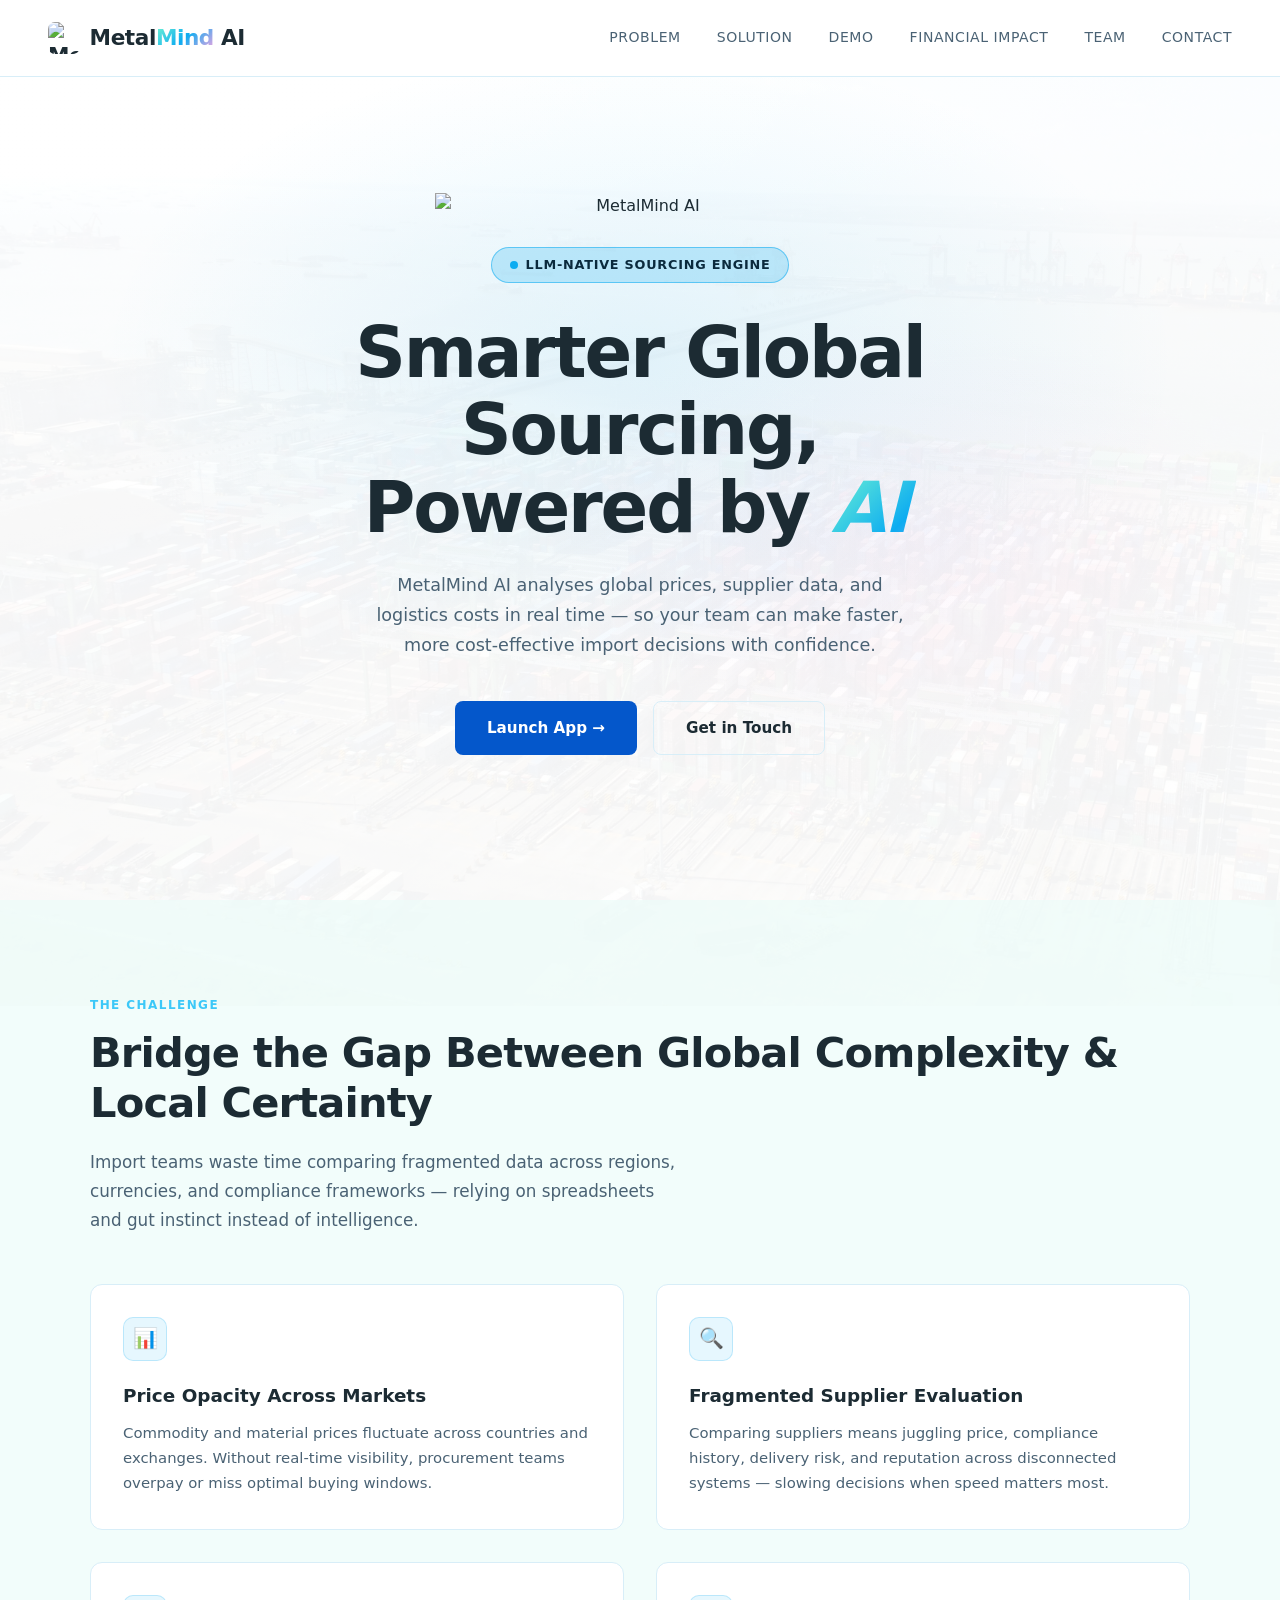
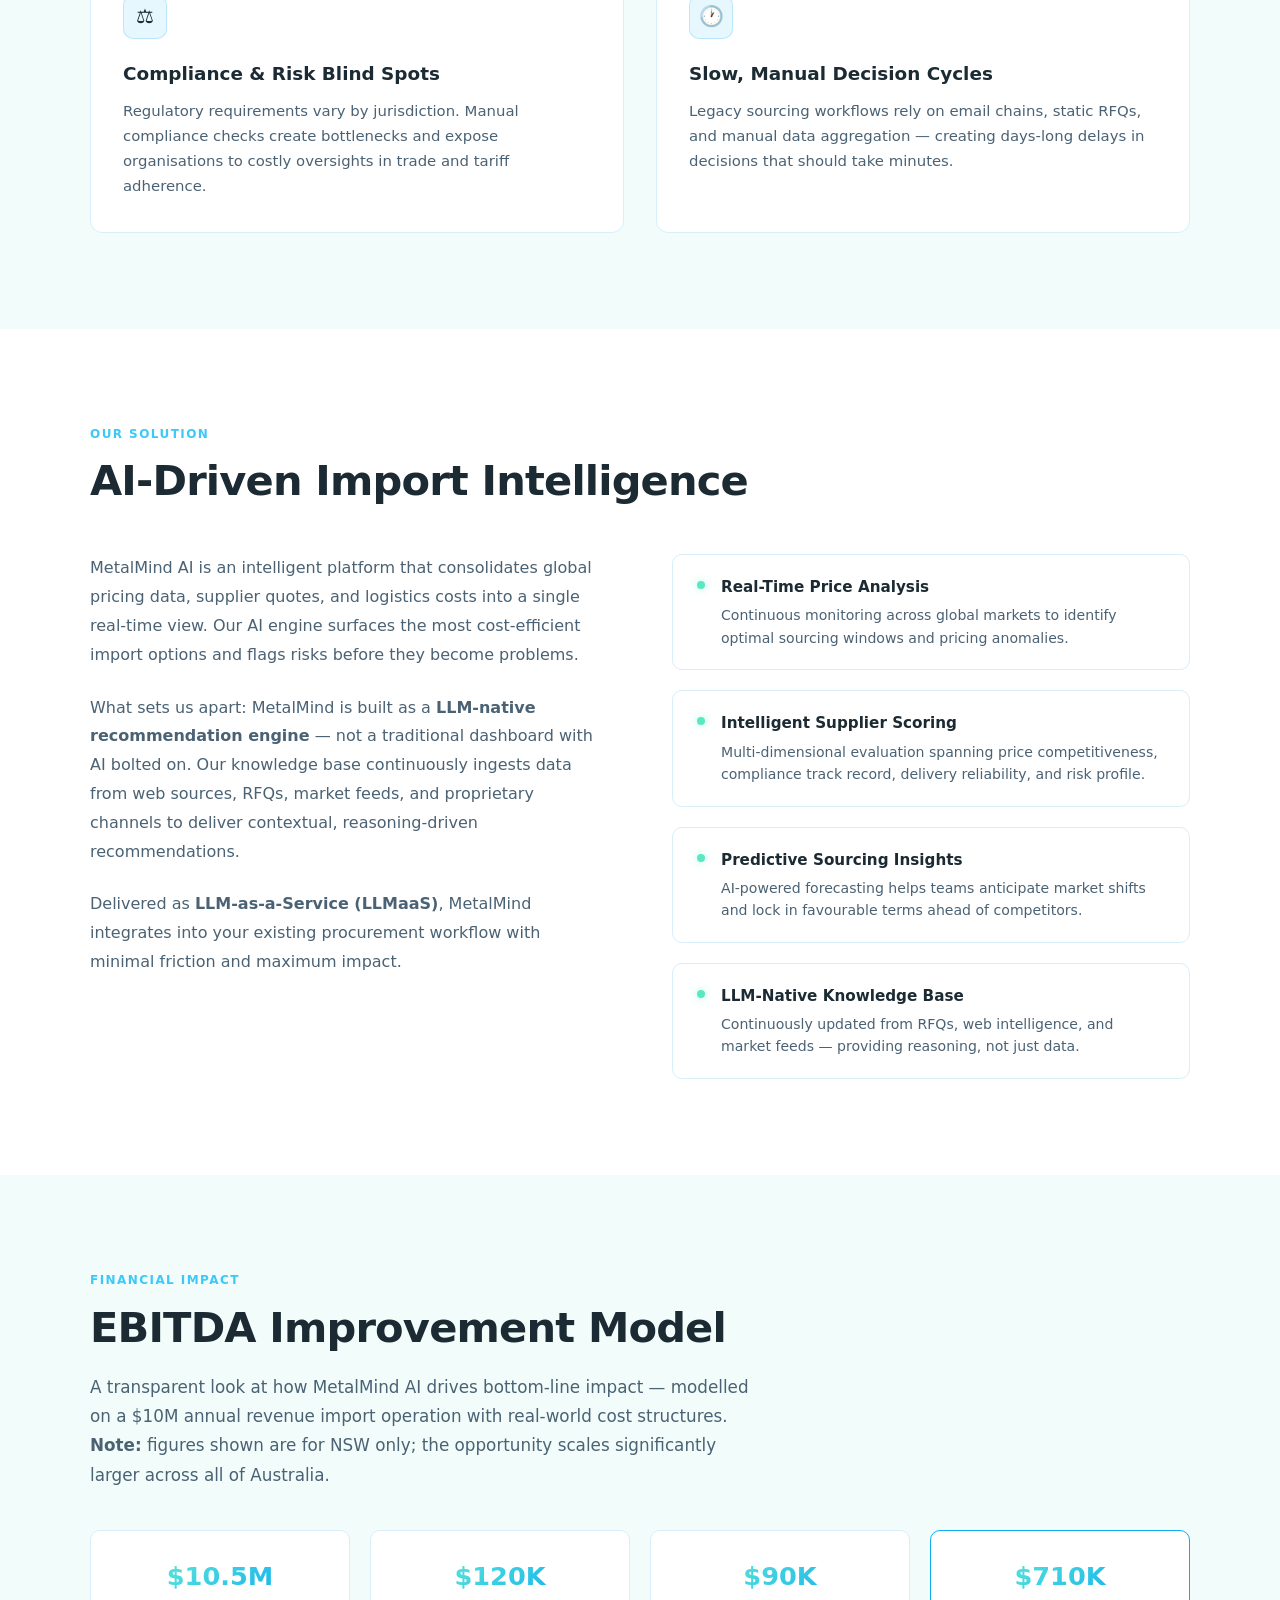
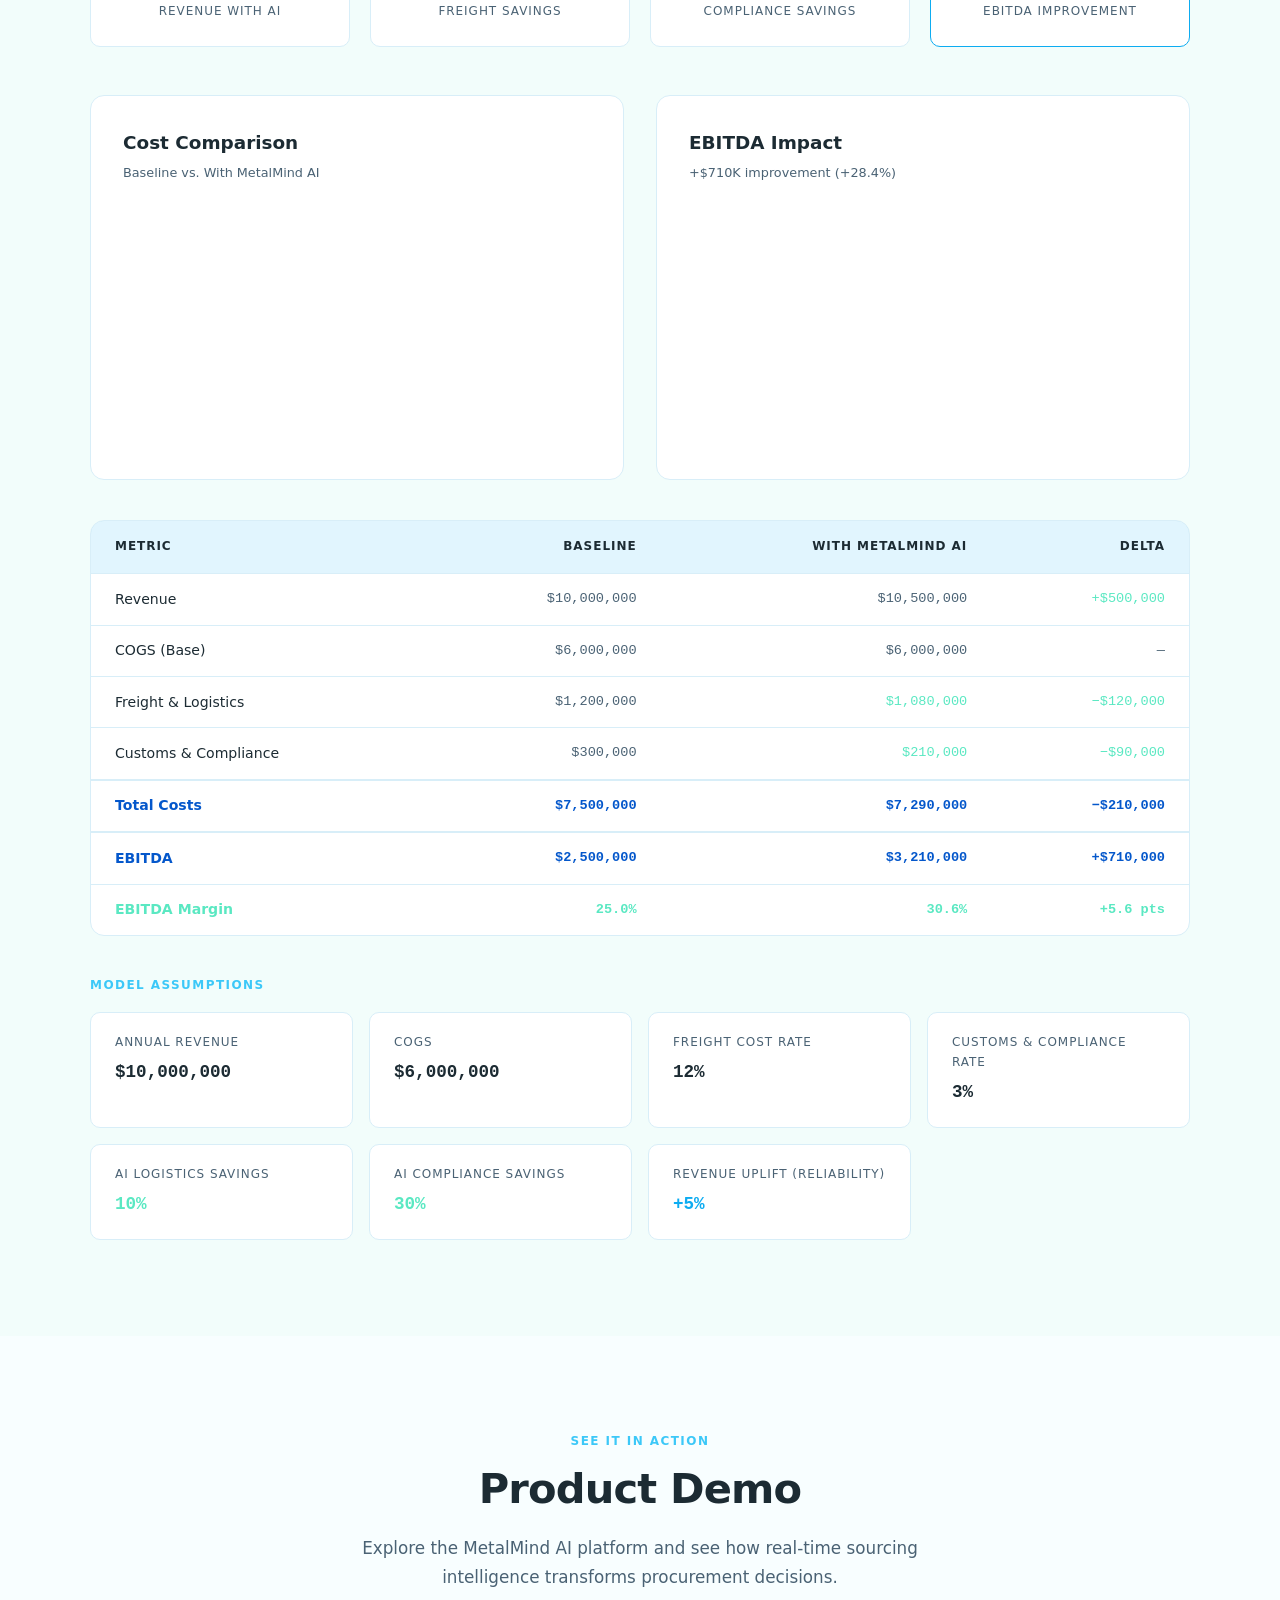
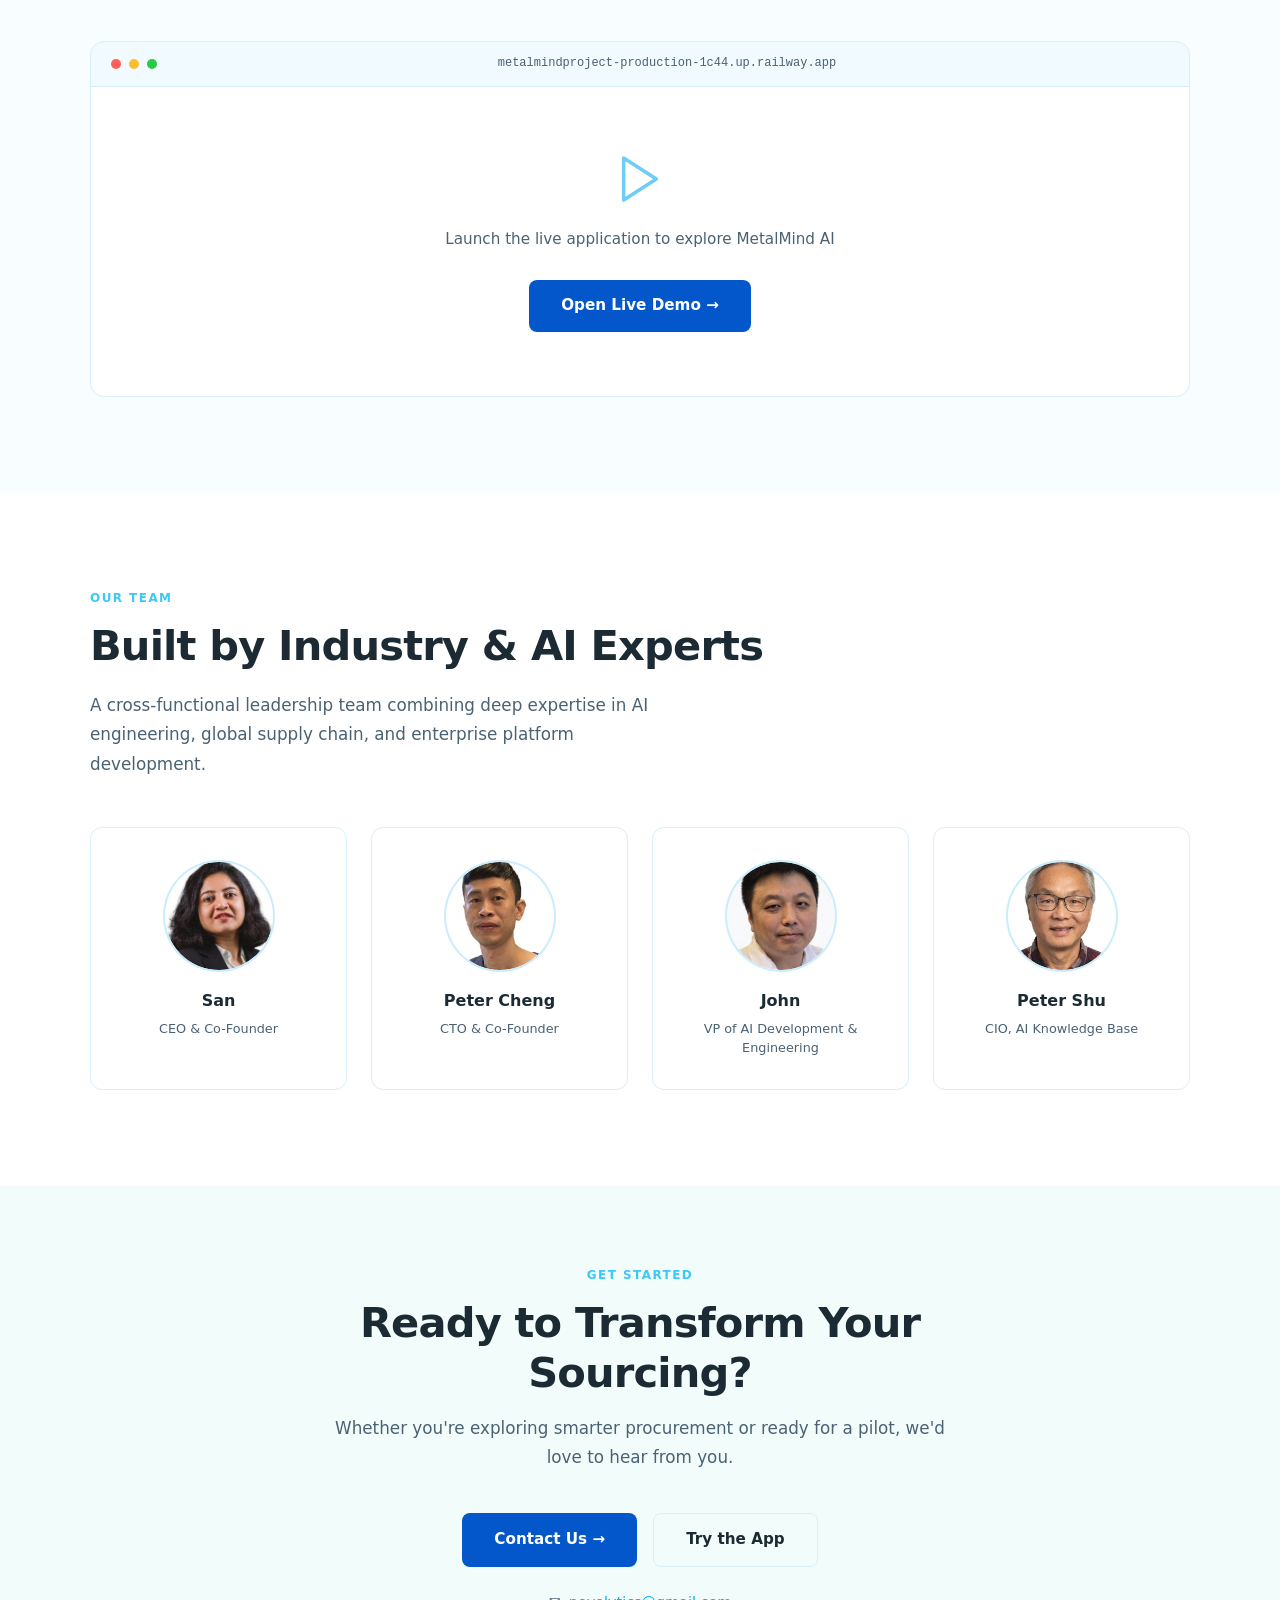
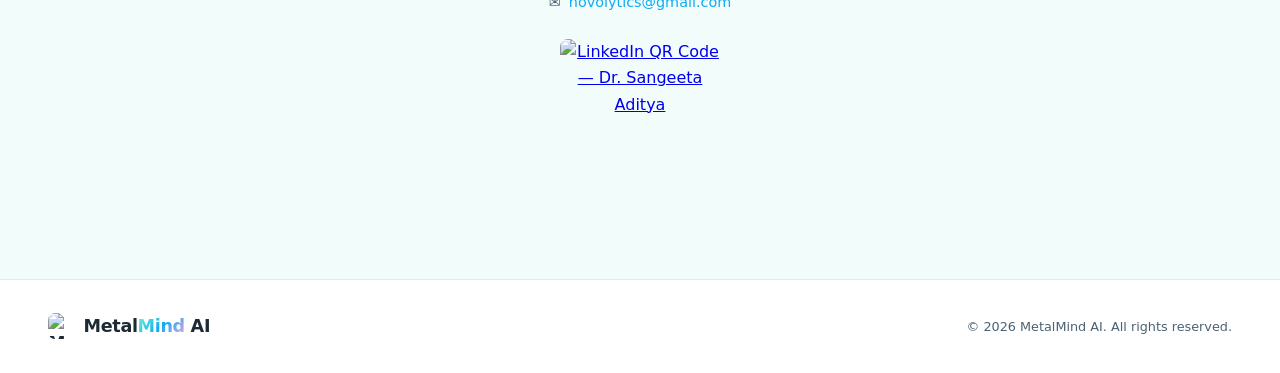
==== commit a1bba1bb: "Update problem section heading to emphasize solution positioning Co-Authored-By: Claude Haiku 4.5 <n" ====
--- a/index.html
+++ b/index.html
@@ -888,7 +888,7 @@
     <a href="#problem">Problem</a>
     <a href="#solution">Solution</a>
     <a href="#demo">Demo</a>
-    <a href="#ebitda">EBITDA Model</a>
+    <a href="#ebitda">Financial Impact</a>
 
     <a href="#team">Team</a>
     <a href="#contact">Contact</a>
@@ -911,7 +911,7 @@
 <section class="problem" id="problem">
   <div class="container">
     <div class="section-label">The Challenge</div>
-    <h2>Global Sourcing Is Still Broken</h2>
+    <h2>Bridge the Gap Between Global Complexity & Local Certainty</h2>
     <p class="section-desc">Import teams waste time comparing fragmented data across regions, currencies, and compliance frameworks — relying on spreadsheets and gut instinct instead of intelligence.</p>
 
     <div class="problem-grid">
@@ -991,7 +991,7 @@
   <div class="container">
     <div class="section-label">Financial Impact</div>
     <h2>EBITDA Improvement Model</h2>
-    <p class="ebitda-intro">A transparent look at how MetalMind AI drives bottom-line impact — modelled on a $10M annual revenue import operation with real-world cost structures.</p>
+    <p class="ebitda-intro">A transparent look at how MetalMind AI drives bottom-line impact — modelled on a $10M annual revenue import operation with real-world cost structures. <strong>Note:</strong> figures shown are for NSW only; the opportunity scales significantly larger across all of Australia.</p>
 
     <!-- KPI HIGHLIGHTS -->
     <div class="kpi-row">
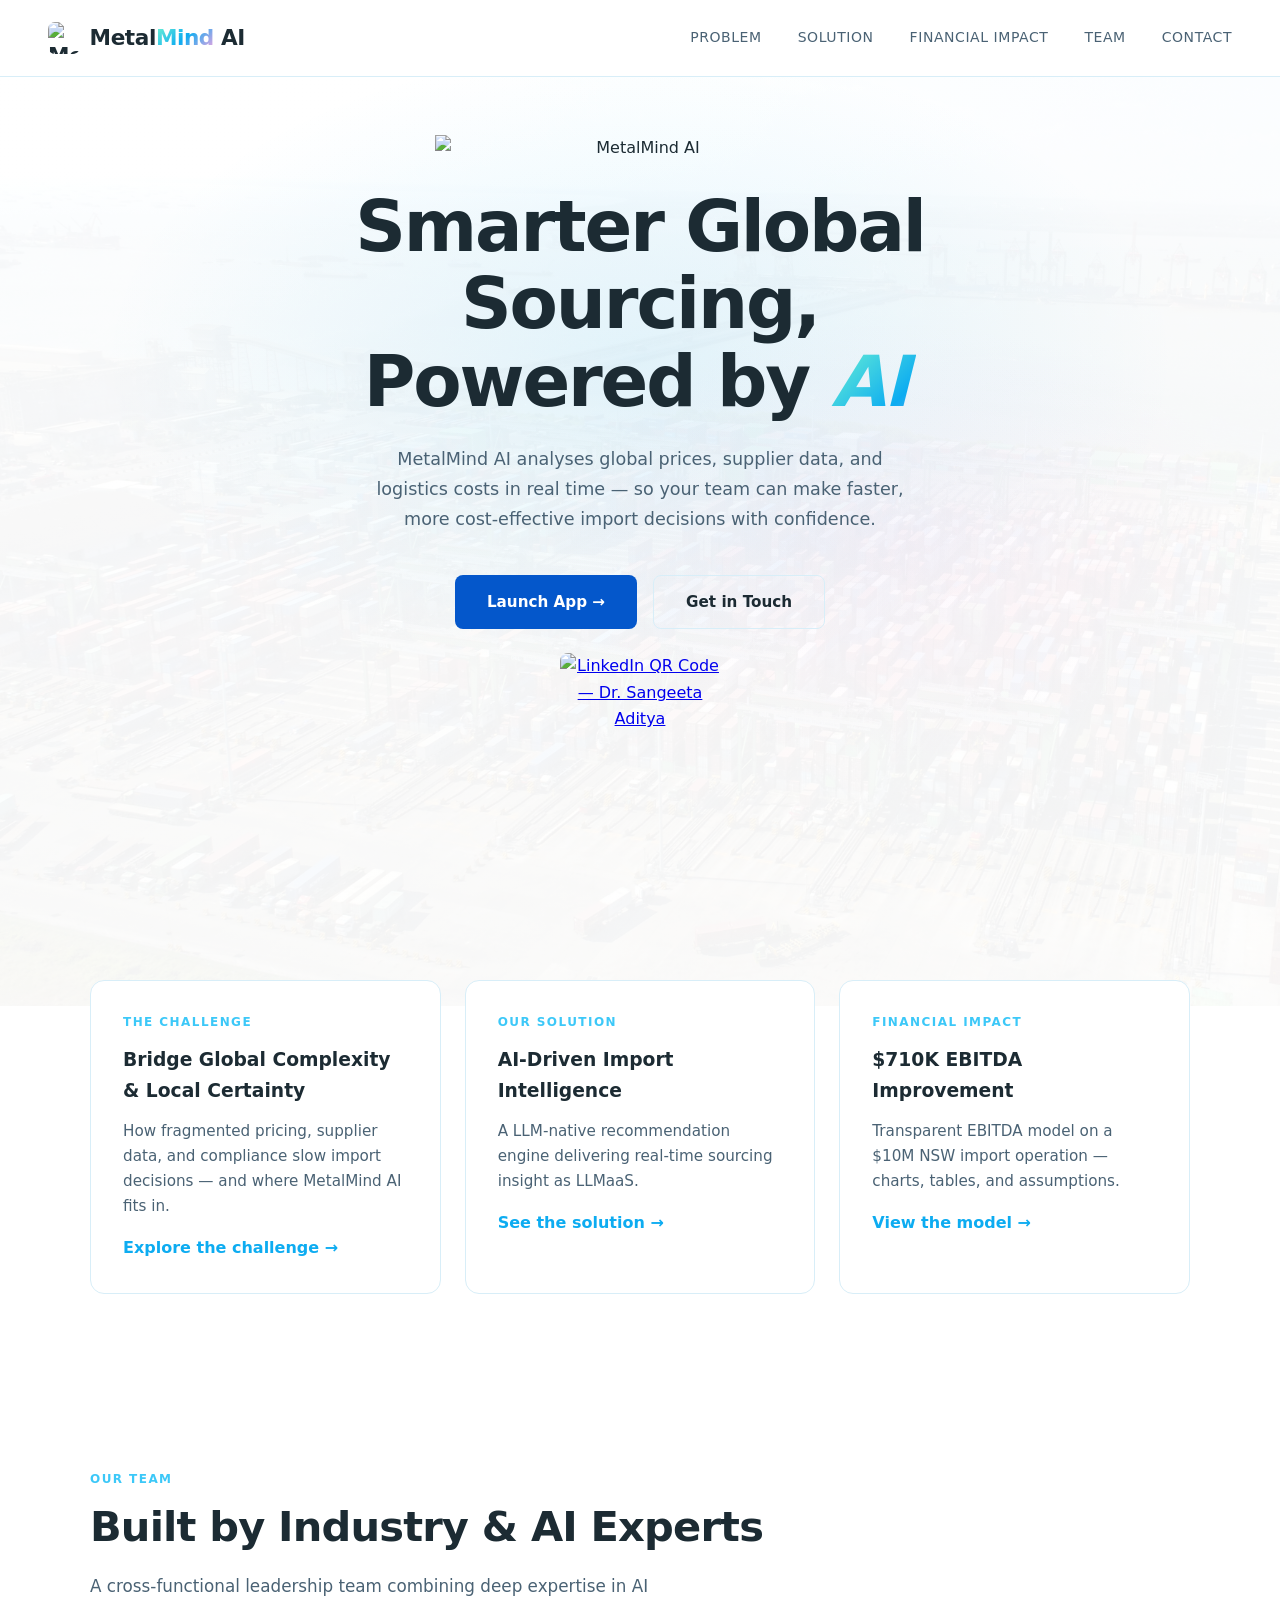
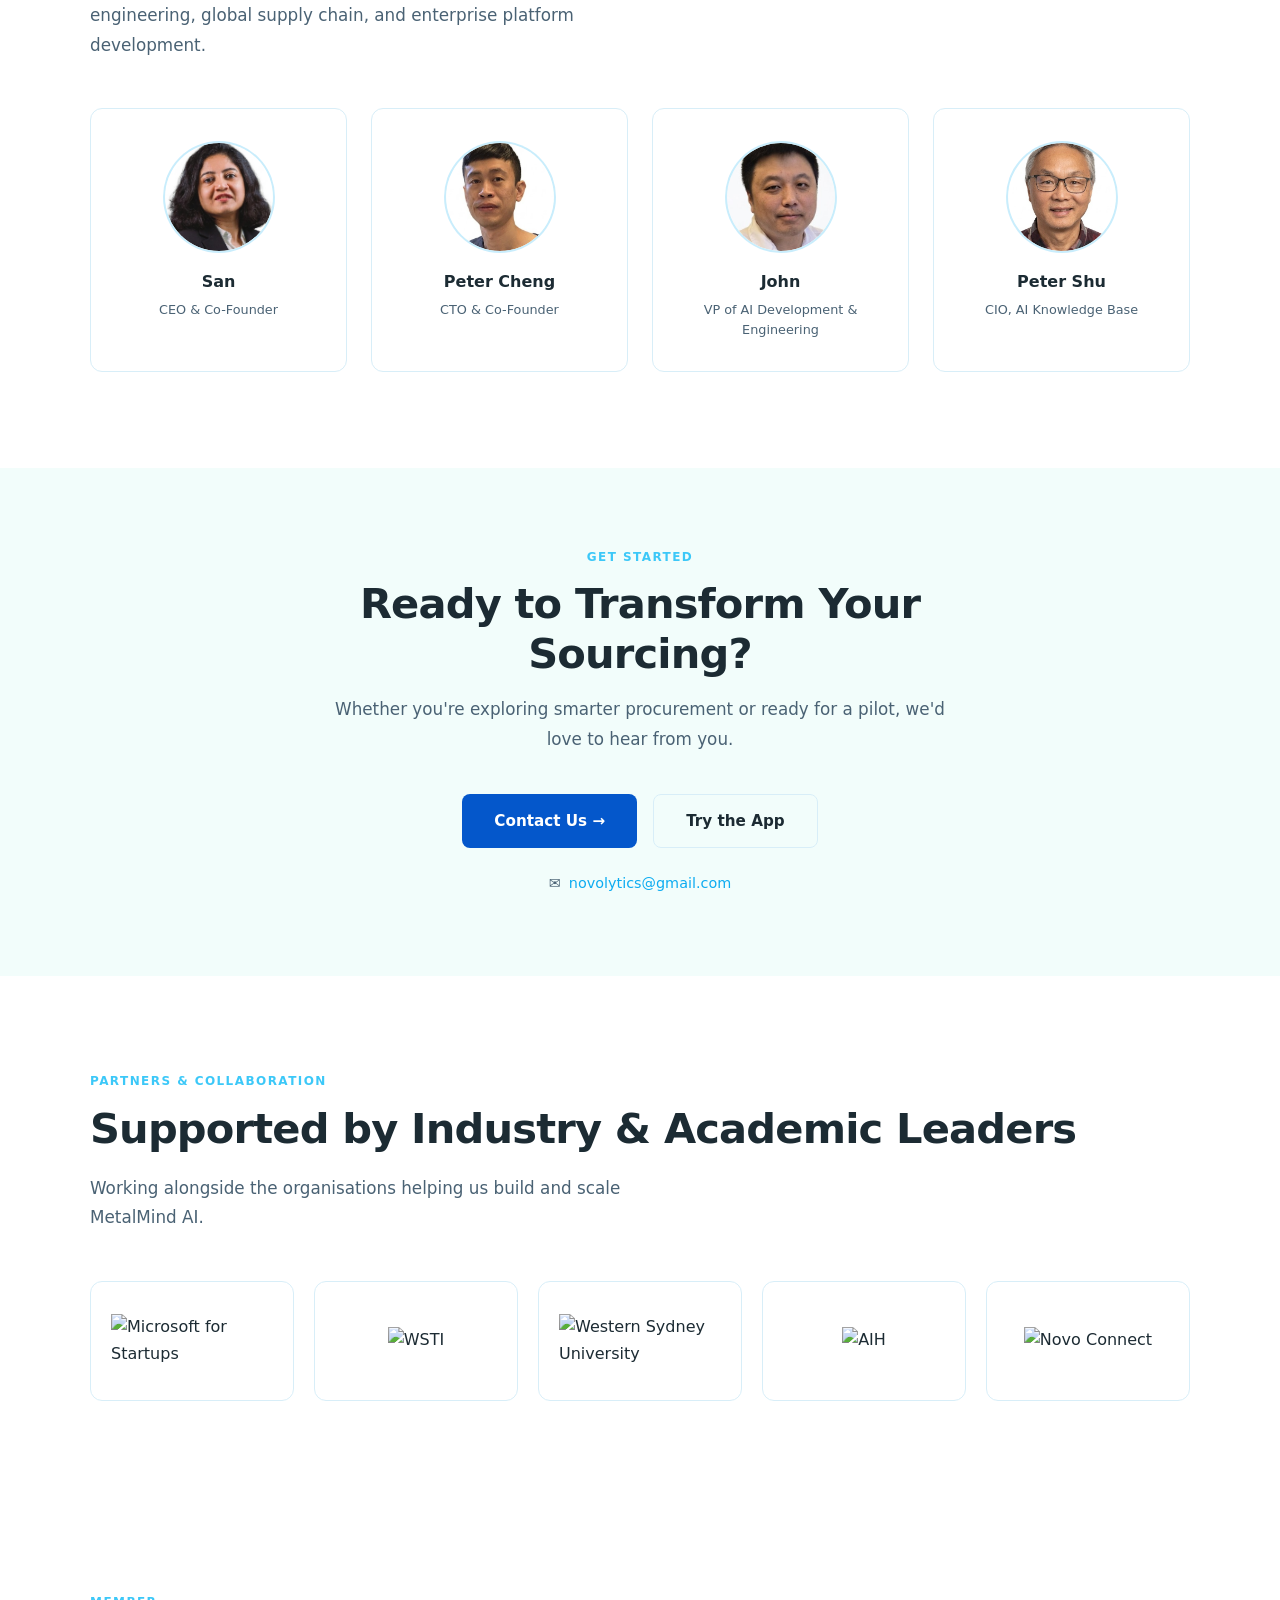
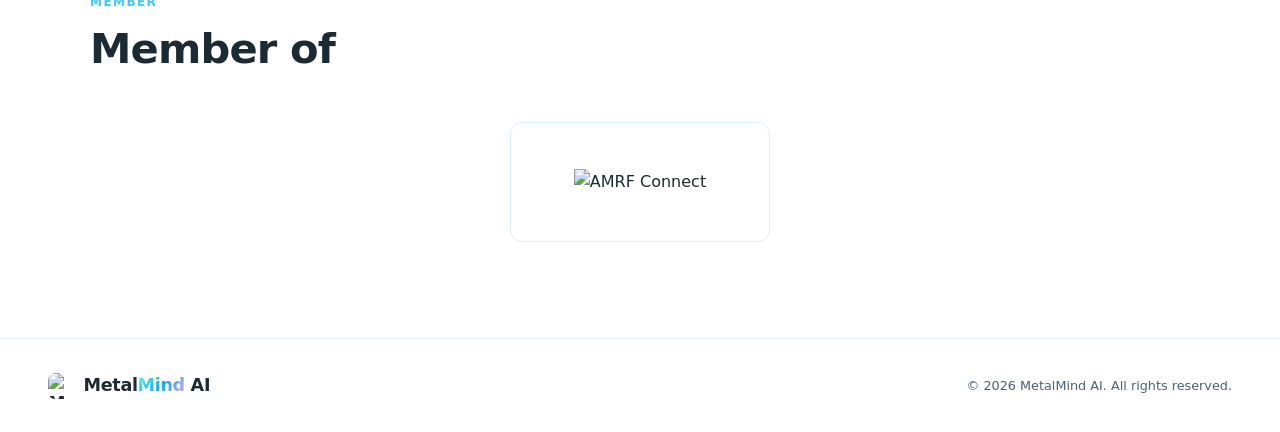
==== commit c337da90: "Split landing page into multi-page site with shared stylesheet - Extract inline CSS (~860 lines) to " ====
--- a/index.html
+++ b/index.html
@@ -5,891 +5,22 @@
 <meta name="viewport" content="width=device-width, initial-scale=1.0">
 <title>MetalMind AI — Next-Gen Import Optimisation</title>
 <link rel="icon" type="image/jpeg" href="Logo/Logo.png">
-<style>
-  :root {
-    --bg-primary: #ffffff;
-    --bg-secondary: #f5feff;
-    --bg-card: #ffffff;
-    --bg-4: #edfcfa;
-    --border: #d8eef8;
-    --text-primary: #1c2b33;
-    --text-secondary: #4a6274;
-    --accent: #0dacf1;
-    --accent-2: #3cc8f8;
-    --accent-dim: rgba(13, 172, 241, 0.12);
-    --accent-glow: rgba(13, 172, 241, 0.30);
-    --violet: #71f6d2;
-    --violet-2: #5ae8c2;
-    --violet-3: #c2fbed;
-    --violet-dim: rgba(113, 246, 210, 0.18);
-    --green: #71f6d2;
-    --yellow: #f5a3e0;
-    --accent-gradient: linear-gradient(135deg, #71f6d2 0%, #0dacf1 50%, #f5a3e0 100%);
-  }
-
-  *, *::before, *::after { margin: 0; padding: 0; box-sizing: border-box; }
-
-  html { scroll-behavior: smooth; }
-
-  body {
-    font-family: 'Segoe UI', system-ui, sans-serif;
-    background:
-      linear-gradient(rgba(255,255,255,0.95), rgba(255,255,255,0.95)),
-      url('bg.jpg') center top / cover no-repeat fixed;
-    color: var(--text-primary);
-    line-height: 1.65;
-    overflow-x: hidden;
-  }
-
-  /* ─── NAV ─── */
-  nav {
-    position: fixed; top: 0; left: 0; right: 0;
-    z-index: 100;
-    padding: 1.25rem 3rem;
-    display: flex; align-items: center; justify-content: space-between;
-    background: rgba(255, 255, 255, 0.92);
-    backdrop-filter: blur(20px);
-    border-bottom: 1px solid var(--border);
-  }
-  .nav-logo {
-    display: flex; align-items: center; gap: 0.6rem;
-    font-family: 'Segoe UI', system-ui, sans-serif;
-    font-size: 1.35rem; font-weight: 700;
-    letter-spacing: -0.02em;
-    color: var(--text-primary);
-    text-decoration: none;
-  }
-  .nav-logo-img {
-    width: 32px; height: 32px;
-    border-radius: 7px;
-    object-fit: cover;
-    flex-shrink: 0;
-  }
-  .nav-logo-name span {
-    background: var(--accent-gradient);
-    -webkit-background-clip: text;
-            background-clip: text;
-    -webkit-text-fill-color: transparent;
-    color: transparent;
-  }
-  .nav-links { display: flex; gap: 2.25rem; }
-  .nav-links a {
-    color: var(--text-secondary);
-    text-decoration: none;
-    font-size: 0.875rem;
-    font-weight: 500;
-    letter-spacing: 0.04em;
-    text-transform: uppercase;
-    transition: color 0.3s;
-  }
-  .nav-links a:hover { color: var(--accent); }
-
-  /* ─── HERO ─── */
-  .hero {
-    min-height: 100vh;
-    display: flex; flex-direction: column;
-    align-items: center; justify-content: center;
-    text-align: center;
-    padding: 8rem 2rem 5rem;
-    position: relative;
-    overflow: hidden;
-  }
-  .hero::before {
-    content: '';
-    position: absolute; inset: 0;
-    background:
-      radial-gradient(ellipse 60% 50% at 50% 40%, rgba(13, 172, 241, 0.10) 0%, transparent 70%),
-      radial-gradient(ellipse 40% 35% at 70% 60%, rgba(245, 163, 224, 0.08) 0%, transparent 70%);
-    pointer-events: none;
-    animation: auroraDrift 20s ease-in-out infinite;
-  }
-  @keyframes auroraDrift {
-    0%   { transform: translate(0, 0)   scale(1); }
-    33%  { transform: translate(2%, -3%) scale(1.04); }
-    66%  { transform: translate(-3%, 2%) scale(1.07); }
-    100% { transform: translate(0, 0)   scale(1); }
-  }
-  .hero-logo {
-    width: min(410px, 45vw);
-    height: auto;
-    border-radius: 0;
-    object-fit: cover;
-    margin-bottom: 1.75rem;
-    box-shadow: none;
-    animation: fadeUp 0.8s ease both;
-  }
-
-  .hero-badge {
-    display: inline-flex; align-items: center; gap: 0.5rem;
-    background: rgba(13, 172, 241, 0.22);
-    border: 1px solid rgba(13, 172, 241, 0.55);
-    border-radius: 100px;
-    padding: 0.4rem 1.1rem;
-    font-size: 0.8rem;
-    font-weight: 600;
-    color: #0a2a3d;
-    letter-spacing: 0.06em;
-    text-transform: uppercase;
-    margin-bottom: 2rem;
-    animation: fadeUp 0.8s ease both;
-  }
-  .hero-badge::before {
-    content: '';
-    width: 8px; height: 8px;
-    border-radius: 50%;
-    background: var(--accent);
-    flex-shrink: 0;
-    animation: pulseRing 2.4s ease-out infinite;
-  }
-  @keyframes pulseRing {
-    0%   { box-shadow: 0 0 0 0    rgba(13, 172, 241, 0.60); opacity: 1; }
-    70%  { box-shadow: 0 0 0 10px rgba(13, 172, 241, 0);    opacity: 1; }
-    100% { box-shadow: 0 0 0 0    rgba(13, 172, 241, 0);    opacity: 1; }
-  }
-
-  h1 {
-    font-family: 'Segoe UI', system-ui, sans-serif;
-    font-size: clamp(2.5rem, 5.5vw, 4.5rem);
-    font-weight: 700;
-    line-height: 1.1;
-    letter-spacing: -0.03em;
-    max-width: 820px;
-    animation: fadeUp 0.8s 0.1s ease both;
-  }
-  h1 em {
-    font-style: italic;
-    padding-right: 0.12em;
-    background: var(--accent-gradient);
-    background-size: 200% 100%;
-    -webkit-background-clip: text;
-            background-clip: text;
-    -webkit-text-fill-color: transparent;
-    color: transparent;
-  }
-
-  .hero-sub {
-    max-width: 560px;
-    margin-top: 1.5rem;
-    font-size: 1.1rem;
-    color: var(--text-secondary);
-    line-height: 1.7;
-    animation: fadeUp 0.8s 0.2s ease both;
-  }
-
-  .hero-ctas {
-    display: flex; gap: 1rem;
-    margin-top: 2.5rem;
-    animation: fadeUp 0.8s 0.3s ease both;
-  }
-  .btn {
-    display: inline-flex; align-items: center; gap: 0.5rem;
-    padding: 0.85rem 2rem;
-    border-radius: 8px;
-    font-family: 'Segoe UI', system-ui, sans-serif;
-    font-size: 0.95rem;
-    font-weight: 600;
-    text-decoration: none;
-    cursor: pointer;
-    transition: all 0.3s;
-    border: none;
-  }
-  .btn-primary {
-    background: #0457cb;
-    color: #fff;
-  }
-  .btn-primary:hover {
-    background: #0171e3;
-    box-shadow: 0 8px 30px rgba(4,87,203,0.35), 0 0 0 1px rgba(113,246,210,0.30);
-    transform: translateY(-2px);
-  }
-  .btn-secondary {
-    background: transparent;
-    color: var(--text-primary);
-    border: 1px solid var(--border);
-  }
-  .btn-secondary:hover {
-    border-color: var(--accent);
-    color: var(--accent);
-  }
-
-  .hero-metrics {
-    display: flex; gap: 3rem;
-    margin-top: 4rem;
-    padding-top: 3rem;
-    border-top: 1px solid var(--border);
-    animation: fadeUp 0.8s 0.4s ease both;
-  }
-  .metric { text-align: center; }
-  .metric-value {
-    font-family: 'Segoe UI', system-ui, sans-serif;
-    font-size: 2rem; font-weight: 700;
-    background: linear-gradient(135deg, #1a8fd1 0%, #0a52a0 50%, #0d3478 100%);
-    background-size: 200% 100%;
-    -webkit-background-clip: text;
-            background-clip: text;
-    -webkit-text-fill-color: transparent;
-    color: transparent;
-  }
-  .metric-label {
-    font-size: 0.78rem;
-    color: var(--text-secondary);
-    text-transform: uppercase;
-    letter-spacing: 0.08em;
-    margin-top: 0.25rem;
-  }
-
-  @keyframes fadeUp {
-    from { opacity: 0; transform: translateY(24px); }
-    to { opacity: 1; transform: translateY(0); }
-  }
-
-  /* ─── SECTIONS ─── */
-  section { padding: 6rem 2rem; }
-
-  .container {
-    max-width: 1100px;
-    margin: 0 auto;
-  }
-
-  .section-label {
-    font-size: 0.75rem;
-    font-weight: 600;
-    letter-spacing: 0.12em;
-    text-transform: uppercase;
-    color: var(--accent);
-    margin-bottom: 0.75rem;
-  }
-
-  h2 {
-    font-family: 'Segoe UI', system-ui, sans-serif;
-    font-size: clamp(1.8rem, 3.5vw, 2.6rem);
-    font-weight: 700;
-    letter-spacing: -0.02em;
-    line-height: 1.2;
-    margin-bottom: 1.25rem;
-  }
-
-  .section-desc {
-    color: var(--text-secondary);
-    font-size: 1.05rem;
-    max-width: 600px;
-    line-height: 1.75;
-  }
-
-  /* ─── PROBLEM ─── */
-  .problem { background: rgba(237,252,250,0.72); }
-
-  .problem-grid {
-    display: grid;
-    grid-template-columns: 1fr 1fr;
-    gap: 2rem;
-    margin-top: 3rem;
-  }
-  .problem-card {
-    background: var(--bg-card);
-    border: 1px solid var(--border);
-    border-radius: 12px;
-    padding: 2rem;
-    position: relative;
-    transition: border-color 0.3s, box-shadow 0.3s, transform 0.3s;
-    overflow: hidden;
-  }
-  .problem-card::before {
-    content: '';
-    position: absolute; top: 0; left: 0; right: 0; height: 3px;
-    background: var(--accent-gradient);
-    opacity: 0;
-    transition: opacity 0.3s;
-  }
-  .problem-card:hover::before { opacity: 1; }
-  .problem-card:hover {
-    border-color: rgba(13, 172, 241, 0.40);
-    box-shadow: 0 8px 32px rgba(13,172,241,0.10);
-    transform: translateY(-4px);
-  }
-  .problem-icon {
-    width: 44px; height: 44px;
-    border-radius: 10px;
-    background: rgba(13, 172, 241, 0.10);
-    border: 1px solid rgba(13, 172, 241, 0.20);
-    display: flex; align-items: center; justify-content: center;
-    font-size: 1.25rem;
-    margin-bottom: 1.25rem;
-  }
-  .problem-card h3 {
-    font-family: 'Segoe UI', system-ui, sans-serif;
-    font-size: 1.15rem;
-    font-weight: 600;
-    margin-bottom: 0.6rem;
-  }
-  .problem-card p {
-    color: var(--text-secondary);
-    font-size: 0.93rem;
-    line-height: 1.7;
-  }
-
-  /* ─── SOLUTION ─── */
-  .solution-content {
-    display: grid;
-    grid-template-columns: 1fr 1fr;
-    gap: 4rem;
-    align-items: start;
-    margin-top: 3rem;
-  }
-  .solution-text p {
-    color: var(--text-secondary);
-    font-size: 1rem;
-    line-height: 1.8;
-    margin-bottom: 1.5rem;
-  }
-  .solution-features { display: flex; flex-direction: column; gap: 1.25rem; }
-  .feature {
-    display: flex; align-items: flex-start; gap: 1rem;
-    padding: 1.25rem 1.5rem;
-    background: var(--bg-card);
-    border: 1px solid var(--border);
-    border-radius: 10px;
-    transition: border-color 0.3s;
-  }
-  .feature:hover {
-    border-color: rgba(113, 246, 210, 0.55);
-    box-shadow: 0 4px 20px rgba(113, 246, 210, 0.12);
-  }
-  .feature-dot {
-    width: 8px; height: 8px;
-    border-radius: 50%;
-    background: var(--violet-2);
-    margin-top: 6px;
-    flex-shrink: 0;
-    box-shadow: 0 0 8px rgba(113, 246, 210, 0.6);
-  }
-  .feature h4 {
-    font-size: 0.95rem;
-    font-weight: 600;
-    margin-bottom: 0.25rem;
-  }
-  .feature p {
-    color: var(--text-secondary);
-    font-size: 0.88rem;
-    line-height: 1.6;
-  }
-
-  /* ─── DEMO ─── */
-  .demo { background: rgba(245,254,255,0.72); text-align: center; }
-  .demo-frame {
-    margin-top: 3rem;
-    background: var(--bg-card);
-    border: 1px solid var(--border);
-    border-radius: 14px;
-    overflow: hidden;
-    position: relative;
-  }
-  .demo-toolbar {
-    display: flex; align-items: center; gap: 0.5rem;
-    padding: 0.75rem 1.25rem;
-    background: rgba(13,172,241,0.06);
-    border-bottom: 1px solid var(--border);
-  }
-  .demo-dot {
-    width: 10px; height: 10px;
-    border-radius: 50%;
-  }
-  .demo-dot:nth-child(1) { background: #ff5f57; }
-  .demo-dot:nth-child(2) { background: #ffbd2e; }
-  .demo-dot:nth-child(3) { background: #28ca41; }
-  .demo-url {
-    flex: 1;
-    text-align: center;
-    font-family: 'Consolas', monospace;
-    font-size: 0.75rem;
-    color: var(--text-secondary);
-  }
-  .demo-placeholder {
-    padding: 4rem 2rem;
-    display: flex; flex-direction: column;
-    align-items: center; justify-content: center;
-    gap: 1.25rem;
-  }
-  .demo-placeholder svg {
-    width: 56px; height: 56px;
-    stroke: var(--accent);
-    opacity: 0.6;
-  }
-  .demo-placeholder p {
-    color: var(--text-secondary);
-    font-size: 0.95rem;
-  }
-
-  /* ─── PRICING ─── */
-  .pricing { background: rgba(237,252,250,0.72); }
-  .pricing-layout {
-    display: grid;
-    grid-template-columns: 1fr 1fr;
-    gap: 3rem;
-    margin-top: 3rem;
-    align-items: start;
-  }
-  .pricing-card {
-    background: var(--bg-card);
-    border: 2px solid var(--accent);
-    border-radius: 14px;
-    padding: 2.5rem;
-    position: relative;
-    overflow: hidden;
-  }
-  .pricing-card::before {
-    content: '';
-    position: absolute; top: 0; left: 0; right: 0;
-    height: 3px;
-    background: linear-gradient(90deg, var(--accent), var(--violet));
-  }
-  .pricing-badge {
-    display: inline-block;
-    background: var(--accent);
-    color: #fff;
-    font-size: 0.7rem;
-    font-weight: 700;
-    letter-spacing: 0.08em;
-    text-transform: uppercase;
-    padding: 0.3rem 0.8rem;
-    border-radius: 100px;
-    margin-bottom: 1.25rem;
-  }
-  .pricing-amount {
-    font-family: 'Segoe UI', system-ui, sans-serif;
-    font-size: 3.2rem;
-    font-weight: 700;
-    line-height: 1;
-  }
-  .pricing-amount span {
-    font-size: 1.1rem;
-    font-weight: 400;
-    color: var(--text-secondary);
-    font-family: 'Segoe UI', system-ui, sans-serif;
-  }
-  .pricing-target {
-    font-size: 0.95rem;
-    color: var(--text-secondary);
-    margin-top: 0.5rem;
-    margin-bottom: 1.5rem;
-    line-height: 1.6;
-  }
-  .pricing-features {
-    list-style: none;
-    display: flex; flex-direction: column;
-    gap: 0.65rem;
-  }
-  .pricing-features li {
-    display: flex; align-items: center; gap: 0.6rem;
-    font-size: 0.9rem;
-    color: var(--text-secondary);
-  }
-  .pricing-features li::before {
-    content: '✓';
-    color: var(--green);
-    font-weight: 700;
-    font-size: 0.85rem;
-  }
-  .pricing-strategy {
-    display: flex; flex-direction: column;
-    gap: 1.25rem;
-  }
-  .strategy-card {
-    background: var(--bg-card);
-    border: 1px solid var(--border);
-    border-radius: 10px;
-    padding: 1.5rem;
-    transition: border-color 0.3s;
-  }
-  .strategy-card:hover { border-color: rgba(13, 172, 241, 0.40); }
-  .strategy-phase {
-    font-family: 'Consolas', monospace;
-    font-size: 0.7rem;
-    color: var(--accent-2);
-    letter-spacing: 0.1em;
-    text-transform: uppercase;
-    margin-bottom: 0.5rem;
-  }
-  .strategy-card h4 {
-    font-size: 1rem;
-    font-weight: 600;
-    margin-bottom: 0.35rem;
-  }
-  .strategy-card p {
-    font-size: 0.88rem;
-    color: var(--text-secondary);
-    line-height: 1.65;
-  }
-
-  /* ─── GROWTH ─── */
-  .growth-grid {
-    display: grid;
-    grid-template-columns: 1fr 1fr;
-    gap: 2rem;
-    margin-top: 3rem;
-  }
-  .chart-card {
-    background: var(--bg-card);
-    border: 1px solid var(--border);
-    border-radius: 14px;
-    padding: 2rem;
-  }
-  .chart-card h3 {
-    font-family: 'Segoe UI', system-ui, sans-serif;
-    font-size: 1.15rem;
-    margin-bottom: 0.25rem;
-  }
-  .chart-card .chart-subtitle {
-    font-size: 0.8rem;
-    color: var(--text-secondary);
-    margin-bottom: 1.5rem;
-  }
-  .chart-area {
-    width: 100%;
-    height: 240px;
-    position: relative;
-  }
-  .chart-area canvas {
-    width: 100% !important;
-    height: 100% !important;
-  }
-  .kpi-row {
-    display: grid;
-    grid-template-columns: repeat(4, 1fr);
-    gap: 1.25rem;
-    margin-top: 2rem;
-  }
-  .kpi-card {
-    background: var(--bg-card);
-    border: 1px solid var(--border);
-    border-radius: 10px;
-    padding: 1.5rem;
-    text-align: center;
-    transition: border-color 0.3s;
-  }
-  .kpi-card:hover { border-color: rgba(13, 172, 241, 0.40); }
-  .kpi-value {
-    font-family: 'Segoe UI', system-ui, sans-serif;
-    font-size: 1.6rem;
-    font-weight: 700;
-    background: var(--accent-gradient);
-    background-size: 200% 100%;
-    -webkit-background-clip: text;
-            background-clip: text;
-    -webkit-text-fill-color: transparent;
-    color: transparent;
-  }
-  .kpi-label {
-    font-size: 0.75rem;
-    color: var(--text-secondary);
-    text-transform: uppercase;
-    letter-spacing: 0.08em;
-    margin-top: 0.3rem;
-  }
-  .projections-table {
-    margin-top: 2rem;
-    background: var(--bg-card);
-    border: 1px solid var(--border);
-    border-radius: 14px;
-    overflow: hidden;
-  }
-  .projections-table table {
-    width: 100%;
-    border-collapse: collapse;
-    font-size: 0.88rem;
-  }
-  .projections-table thead {
-    background: var(--accent-dim);
-  }
-  .projections-table th {
-    text-align: left;
-    padding: 1rem 1.25rem;
-    font-size: 0.75rem;
-    font-weight: 600;
-    text-transform: uppercase;
-    letter-spacing: 0.08em;
-    color: var(--text-primary);
-    border-bottom: 1px solid var(--border);
-  }
-  .projections-table td {
-    padding: 0.85rem 1.25rem;
-    border-bottom: 1px solid var(--border);
-    color: var(--text-secondary);
-  }
-  .projections-table tr:last-child td { border-bottom: none; }
-  .projections-table tbody tr:hover { background: rgba(13,172,241,0.05); }
-  .projections-table .highlight {
-    color: var(--text-primary);
-    font-weight: 600;
-  }
-  .projections-table .revenue-cell {
-    color: #0457cb;
-    font-family: 'Consolas', monospace;
-    font-weight: 500;
-  }
-
-  /* ─── TEAM ─── */
-  .team-grid {
-    display: grid;
-    grid-template-columns: repeat(auto-fit, minmax(190px, 1fr));
-    gap: 1.5rem;
-    margin-top: 3rem;
-  }
-  .team-card {
-    background: var(--bg-card);
-    border: 1px solid var(--border);
-    border-radius: 12px;
-    padding: 2rem 1.5rem;
-    text-align: center;
-    transition: border-color 0.3s, transform 0.3s, box-shadow 0.3s;
-    overflow: hidden;
-    position: relative;
-  }
-  .team-card::before {
-    content: '';
-    position: absolute; top: 0; left: 0; right: 0; height: 3px;
-    background: linear-gradient(90deg, var(--accent) 0%, var(--green) 100%);
-    opacity: 0;
-    transition: opacity 0.3s;
-  }
-  .team-card:hover {
-    border-color: rgba(13, 172, 241, 0.40);
-    transform: translateY(-4px);
-    box-shadow: 0 10px 32px rgba(13,172,241,0.10);
-  }
-  .team-card:hover::before { opacity: 1; }
-  .team-avatar {
-    width: 112px; height: 112px;
-    border-radius: 50%;
-    background: linear-gradient(135deg, rgba(13,172,241,0.10), rgba(113,246,210,0.12));
-    border: 2px solid rgba(13,172,241,0.22);
-    display: flex; align-items: center; justify-content: center;
-    margin: 0 auto 1rem;
-    font-family: 'Segoe UI', system-ui, sans-serif;
-    font-size: 1.1rem;
-    font-weight: 700;
-    background-clip: padding-box;
-    color: var(--accent-2);
-    overflow: hidden;
-  }
-  .team-avatar img {
-    width: 100%; height: 100%;
-    object-fit: cover;
-    border-radius: 50%;
-  }
-  .team-card h3 {
-    font-size: 1rem;
-    font-weight: 600;
-    margin-bottom: 0.3rem;
-  }
-  .team-card p {
-    color: var(--text-secondary);
-    font-size: 0.8rem;
-    line-height: 1.5;
-  }
-
-  /* ─── CTA / CONTACT ─── */
-  .cta {
-    background: rgba(237,252,250,0.72);
-    text-align: center;
-    padding: 5rem 2rem;
-  }
-  .cta-inner {
-    max-width: 620px;
-    margin: 0 auto;
-  }
-  .cta-inner h2 { margin-bottom: 1rem; }
-  .cta-inner .section-desc {
-    max-width: 100%;
-    margin-bottom: 2rem;
-  }
-  .contact-row {
-    display: flex;
-    align-items: center;
-    justify-content: center;
-    gap: 2rem;
-    flex-wrap: wrap;
-    margin-top: 1.5rem;
-  }
-  .contact-item {
-    display: flex; align-items: center; gap: 0.5rem;
-    font-size: 0.9rem;
-    color: var(--text-secondary);
-  }
-  .contact-item a {
-    color: var(--accent);
-    text-decoration: none;
-    transition: opacity 0.3s;
-  }
-  .contact-item a:hover { opacity: 0.7; }
-
-  /* ─── FOOTER ─── */
-  footer {
-    padding: 2rem 3rem;
-    border-top: 1px solid var(--border);
-    display: flex;
-    align-items: center;
-    justify-content: space-between;
-    font-size: 0.8rem;
-    color: var(--text-secondary);
-  }
-
-  /* ─── SECTION LABEL ─── */
-  .section-label { color: var(--accent-2); }
-
-  /* ─── SCROLL REVEAL ─── */
-  .reveal {
-    opacity: 0;
-    transform: translateY(18px);
-    transition: opacity 0.55s ease, transform 0.55s ease;
-  }
-  .reveal.in-view {
-    opacity: 1;
-    transform: translateY(0);
-  }
-  .reveal:nth-child(2) { transition-delay: 0.08s; }
-  .reveal:nth-child(3) { transition-delay: 0.16s; }
-  .reveal:nth-child(4) { transition-delay: 0.24s; }
-
-  /* ─── EBITDA MODEL ─── */
-  .ebitda { background: rgba(237,252,250,0.72); }
-  .ebitda-intro {
-    color: var(--text-secondary);
-    font-size: 1.05rem;
-    max-width: 680px;
-    line-height: 1.75;
-    margin-bottom: 2.5rem;
-  }
-  .ebitda .kpi-row { margin-bottom: 3rem; margin-top: 0; }
-  .kpi-card.highlight-card { border-color: var(--accent); }
-  .ebitda-grid {
-    display: grid;
-    grid-template-columns: 1fr 1fr;
-    gap: 2rem;
-    margin-bottom: 2.5rem;
-  }
-  .ebitda-chart-card {
-    background: var(--bg-card);
-    border: 1px solid var(--border);
-    border-radius: 14px;
-    padding: 2rem;
-  }
-  .ebitda-chart-card h3 {
-    font-size: 1.15rem;
-    margin-bottom: 0.25rem;
-  }
-  .ebitda-chart-card .chart-subtitle {
-    font-size: 0.8rem;
-    color: var(--text-secondary);
-    margin-bottom: 1.5rem;
-  }
-  .ebitda-table-wrap {
-    background: var(--bg-card);
-    border: 1px solid var(--border);
-    border-radius: 14px;
-    overflow: hidden;
-    margin-bottom: 2.5rem;
-  }
-  .ebitda-table-wrap table {
-    width: 100%;
-    border-collapse: collapse;
-    font-size: 0.88rem;
-  }
-  .ebitda-table-wrap thead { background: var(--accent-dim); }
-  .ebitda-table-wrap th {
-    text-align: left;
-    padding: 1rem 1.5rem;
-    font-size: 0.75rem;
-    font-weight: 600;
-    text-transform: uppercase;
-    letter-spacing: 0.08em;
-    color: var(--text-primary);
-    border-bottom: 1px solid var(--border);
-  }
-  .ebitda-table-wrap th:not(:first-child) { text-align: right; }
-  .ebitda-table-wrap td {
-    padding: 0.85rem 1.5rem;
-    border-bottom: 1px solid var(--border);
-    color: var(--text-secondary);
-  }
-  .ebitda-table-wrap td:not(:first-child) {
-    text-align: right;
-    font-family: 'Consolas', monospace;
-    font-size: 0.85rem;
-  }
-  .ebitda-table-wrap tr:last-child td { border-bottom: none; }
-  .ebitda-table-wrap tbody tr:hover { background: rgba(13,172,241,0.05); }
-  .ebitda-table-wrap .row-label { color: var(--text-primary); font-weight: 500; }
-  .ebitda-table-wrap .ebitda-row td {
-    color: #0457cb;
-    font-weight: 700;
-    border-top: 2px solid var(--border);
-  }
-  .ebitda-table-wrap .improvement-row td { color: var(--violet-2); font-weight: 700; }
-  .ebitda-table-wrap .savings-cell { color: var(--violet-2); }
-  .ebitda-table-wrap .delta-col { color: var(--violet-2); }
-  .assumptions-grid {
-    display: grid;
-    grid-template-columns: repeat(auto-fit, minmax(220px, 1fr));
-    gap: 1rem;
-  }
-  .assumption-card {
-    background: var(--bg-card);
-    border: 1px solid var(--border);
-    border-radius: 10px;
-    padding: 1.25rem 1.5rem;
-    transition: border-color 0.3s;
-  }
-  .assumption-card:hover { border-color: rgba(13, 172, 241, 0.40); }
-  .assumption-label {
-    font-size: 0.75rem;
-    color: var(--text-secondary);
-    text-transform: uppercase;
-    letter-spacing: 0.08em;
-    margin-bottom: 0.35rem;
-  }
-  .assumption-value {
-    font-family: 'Consolas', monospace;
-    font-size: 1.1rem;
-    font-weight: 600;
-    color: var(--text-primary);
-  }
-  .assumption-value.accent { color: var(--accent); }
-  .assumption-value.teal { color: var(--violet-2); }
-
-  /* ─── RESPONSIVE ─── */
-  @media (max-width: 768px) {
-    nav { padding: 1rem 1.5rem; }
-    .nav-links { display: none; }
-    .hero-metrics { flex-direction: column; gap: 1.5rem; }
-    .problem-grid { grid-template-columns: 1fr; }
-    .solution-content { grid-template-columns: 1fr; gap: 2rem; }
-    .hero-ctas { flex-direction: column; align-items: center; }
-    .pricing-layout { grid-template-columns: 1fr; }
-    .ebitda-grid { grid-template-columns: 1fr; }
-    .ebitda-table-wrap { overflow-x: auto; }
-    .assumptions-grid { grid-template-columns: 1fr 1fr; }
-    .growth-grid { grid-template-columns: 1fr; }
-    .kpi-row { grid-template-columns: 1fr 1fr; }
-    .team-grid { grid-template-columns: 1fr 1fr; }
-    footer { flex-direction: column; gap: 0.5rem; text-align: center; }
-  }
-</style>
+<link rel="stylesheet" href="styles.css">
 </head>
 <body>
 
 <!-- NAV -->
 <nav>
   <div class="nav-logo">
-    <img src="Logo/Logo.png" alt="MetalMind AI" class="nav-logo-img">
-    <span class="nav-logo-name">Metal<span>Mind</span> AI</span>
+    <a href="index.html" style="display:flex;align-items:center;gap:0.6rem;text-decoration:none;color:inherit;">
+      <img src="Logo/Logo.png" alt="MetalMind AI" class="nav-logo-img">
+      <span class="nav-logo-name">Metal<span>Mind</span> AI</span>
+    </a>
   </div>
   <div class="nav-links">
-    <a href="#problem">Problem</a>
-    <a href="#solution">Solution</a>
-    <a href="#demo">Demo</a>
-    <a href="#ebitda">Financial Impact</a>
-
+    <a href="challenge.html">Problem</a>
+    <a href="solution.html">Solution</a>
+    <a href="financial-impact.html">Financial Impact</a>
     <a href="#team">Team</a>
     <a href="#contact">Contact</a>
   </div>
@@ -898,253 +29,41 @@
 <!-- HERO -->
 <section class="hero">
   <img src="Logo/Logo.png" alt="MetalMind AI" class="hero-logo">
-  <div class="hero-badge">LLM-Native Sourcing Engine</div>
   <h1>Smarter Global Sourcing,<br>Powered by <em>AI</em></h1>
   <p class="hero-sub">MetalMind AI analyses global prices, supplier data, and logistics costs in real time — so your team can make faster, more cost-effective import decisions with confidence.</p>
   <div class="hero-ctas">
     <a href="https://metalmindproject-production-1c44.up.railway.app/" target="_blank" class="btn btn-primary">Launch App →</a>
     <a href="#contact" class="btn btn-secondary">Get in Touch</a>
   </div>
-</section>
-
-<!-- PROBLEM -->
-<section class="problem" id="problem">
-  <div class="container">
-    <div class="section-label">The Challenge</div>
-    <h2>Bridge the Gap Between Global Complexity & Local Certainty</h2>
-    <p class="section-desc">Import teams waste time comparing fragmented data across regions, currencies, and compliance frameworks — relying on spreadsheets and gut instinct instead of intelligence.</p>
-
-    <div class="problem-grid">
-      <div class="problem-card reveal">
-        <div class="problem-icon">📊</div>
-        <h3>Price Opacity Across Markets</h3>
-        <p>Commodity and material prices fluctuate across countries and exchanges. Without real-time visibility, procurement teams overpay or miss optimal buying windows.</p>
-      </div>
-      <div class="problem-card reveal">
-        <div class="problem-icon">🔍</div>
-        <h3>Fragmented Supplier Evaluation</h3>
-        <p>Comparing suppliers means juggling price, compliance history, delivery risk, and reputation across disconnected systems — slowing decisions when speed matters most.</p>
-      </div>
-      <div class="problem-card reveal">
-        <div class="problem-icon">⚖️</div>
-        <h3>Compliance &amp; Risk Blind Spots</h3>
-        <p>Regulatory requirements vary by jurisdiction. Manual compliance checks create bottlenecks and expose organisations to costly oversights in trade and tariff adherence.</p>
-      </div>
-      <div class="problem-card reveal">
-        <div class="problem-icon">🕐</div>
-        <h3>Slow, Manual Decision Cycles</h3>
-        <p>Legacy sourcing workflows rely on email chains, static RFQs, and manual data aggregation — creating days-long delays in decisions that should take minutes.</p>
-      </div>
-    </div>
+  <div style="margin-top:1.5rem;">
+    <a href="https://www.linkedin.com/in/dr-sangeeta-aditya" target="_blank" rel="noopener noreferrer">
+      <img src="QR.jpeg" alt="LinkedIn QR Code — Dr. Sangeeta Aditya" style="width:160px;height:160px;border-radius:8px;display:block;margin:0 auto;" />
+    </a>
   </div>
 </section>
 
-<!-- SOLUTION -->
-<section class="solution" id="solution">
+<!-- SECTION NAVIGATION -->
+<section class="section-nav">
   <div class="container">
-    <div class="section-label">Our Solution</div>
-    <h2>AI-Driven Import Intelligence</h2>
-
-    <div class="solution-content">
-      <div class="solution-text">
-        <p>MetalMind AI is an intelligent platform that consolidates global pricing data, supplier quotes, and logistics costs into a single real-time view. Our AI engine surfaces the most cost-efficient import options and flags risks before they become problems.</p>
-        <p>What sets us apart: MetalMind is built as a <strong>LLM-native recommendation engine</strong> — not a traditional dashboard with AI bolted on. Our knowledge base continuously ingests data from web sources, RFQs, market feeds, and proprietary channels to deliver contextual, reasoning-driven recommendations.</p>
-        <p>Delivered as <strong>LLM-as-a-Service (LLMaaS)</strong>, MetalMind integrates into your existing procurement workflow with minimal friction and maximum impact.</p>
-      </div>
-
-      <div class="solution-features">
-        <div class="feature reveal">
-          <div class="feature-dot"></div>
-          <div>
-            <h4>Real-Time Price Analysis</h4>
-            <p>Continuous monitoring across global markets to identify optimal sourcing windows and pricing anomalies.</p>
-          </div>
-        </div>
-        <div class="feature reveal">
-          <div class="feature-dot"></div>
-          <div>
-            <h4>Intelligent Supplier Scoring</h4>
-            <p>Multi-dimensional evaluation spanning price competitiveness, compliance track record, delivery reliability, and risk profile.</p>
-          </div>
-        </div>
-        <div class="feature reveal">
-          <div class="feature-dot"></div>
-          <div>
-            <h4>Predictive Sourcing Insights</h4>
-            <p>AI-powered forecasting helps teams anticipate market shifts and lock in favourable terms ahead of competitors.</p>
-          </div>
-        </div>
-        <div class="feature reveal">
-          <div class="feature-dot"></div>
-          <div>
-            <h4>LLM-Native Knowledge Base</h4>
-            <p>Continuously updated from RFQs, web intelligence, and market feeds — providing reasoning, not just data.</p>
-          </div>
-        </div>
-      </div>
-    </div>
-  </div>
-</section>
-
-<!-- EBITDA MODEL -->
-<section class="ebitda" id="ebitda">
-  <div class="container">
-    <div class="section-label">Financial Impact</div>
-    <h2>EBITDA Improvement Model</h2>
-    <p class="ebitda-intro">A transparent look at how MetalMind AI drives bottom-line impact — modelled on a $10M annual revenue import operation with real-world cost structures. <strong>Note:</strong> figures shown are for NSW only; the opportunity scales significantly larger across all of Australia.</p>
-
-    <!-- KPI HIGHLIGHTS -->
-    <div class="kpi-row">
-      <div class="kpi-card">
-        <div class="kpi-value">$10.5M</div>
-        <div class="kpi-label">Revenue with AI</div>
-      </div>
-      <div class="kpi-card">
-        <div class="kpi-value">$120K</div>
-        <div class="kpi-label">Freight Savings</div>
-      </div>
-      <div class="kpi-card">
-        <div class="kpi-value">$90K</div>
-        <div class="kpi-label">Compliance Savings</div>
-      </div>
-      <div class="kpi-card highlight-card">
-        <div class="kpi-value">$710K</div>
-        <div class="kpi-label">EBITDA Improvement</div>
-      </div>
-    </div>
-
-    <!-- CHARTS -->
-    <div class="ebitda-grid">
-      <div class="ebitda-chart-card">
-        <h3>Cost Comparison</h3>
-        <p class="chart-subtitle">Baseline vs. With MetalMind AI</p>
-        <div class="chart-area">
-          <canvas id="costChart"></canvas>
-        </div>
-      </div>
-      <div class="ebitda-chart-card">
-        <h3>EBITDA Impact</h3>
-        <p class="chart-subtitle">+$710K improvement (+28.4%)</p>
-        <div class="chart-area">
-          <canvas id="ebitdaChart"></canvas>
-        </div>
-      </div>
-    </div>
-
-    <!-- FULL TABLE -->
-    <div class="ebitda-table-wrap">
-      <table>
-        <thead>
-          <tr>
-            <th>Metric</th>
-            <th>Baseline</th>
-            <th>With MetalMind AI</th>
-            <th>Delta</th>
-          </tr>
-        </thead>
-        <tbody>
-          <tr>
-            <td class="row-label">Revenue</td>
-            <td>$10,000,000</td>
-            <td>$10,500,000</td>
-            <td class="delta-col">+$500,000</td>
-          </tr>
-          <tr>
-            <td class="row-label">COGS (Base)</td>
-            <td>$6,000,000</td>
-            <td>$6,000,000</td>
-            <td>—</td>
-          </tr>
-          <tr>
-            <td class="row-label">Freight &amp; Logistics</td>
-            <td>$1,200,000</td>
-            <td class="savings-cell">$1,080,000</td>
-            <td class="delta-col">−$120,000</td>
-          </tr>
-          <tr>
-            <td class="row-label">Customs &amp; Compliance</td>
-            <td>$300,000</td>
-            <td class="savings-cell">$210,000</td>
-            <td class="delta-col">−$90,000</td>
-          </tr>
-          <tr class="ebitda-row">
-            <td class="row-label">Total Costs</td>
-            <td>$7,500,000</td>
-            <td>$7,290,000</td>
-            <td class="delta-col">−$210,000</td>
-          </tr>
-          <tr class="ebitda-row">
-            <td class="row-label">EBITDA</td>
-            <td>$2,500,000</td>
-            <td>$3,210,000</td>
-            <td class="delta-col">+$710,000</td>
-          </tr>
-          <tr class="improvement-row">
-            <td class="row-label">EBITDA Margin</td>
-            <td>25.0%</td>
-            <td>30.6%</td>
-            <td class="delta-col">+5.6 pts</td>
-          </tr>
-        </tbody>
-      </table>
-    </div>
-
-    <!-- ASSUMPTIONS -->
-    <div class="section-label" style="margin-bottom: 1rem;">Model Assumptions</div>
-    <div class="assumptions-grid">
-      <div class="assumption-card">
-        <div class="assumption-label">Annual Revenue</div>
-        <div class="assumption-value">$10,000,000</div>
-      </div>
-      <div class="assumption-card">
-        <div class="assumption-label">COGS</div>
-        <div class="assumption-value">$6,000,000</div>
-      </div>
-      <div class="assumption-card">
-        <div class="assumption-label">Freight Cost Rate</div>
-        <div class="assumption-value">12%</div>
-      </div>
-      <div class="assumption-card">
-        <div class="assumption-label">Customs &amp; Compliance Rate</div>
-        <div class="assumption-value">3%</div>
-      </div>
-      <div class="assumption-card">
-        <div class="assumption-label">AI Logistics Savings</div>
-        <div class="assumption-value teal">10%</div>
-      </div>
-      <div class="assumption-card">
-        <div class="assumption-label">AI Compliance Savings</div>
-        <div class="assumption-value teal">30%</div>
-      </div>
-      <div class="assumption-card">
-        <div class="assumption-label">Revenue Uplift (Reliability)</div>
-        <div class="assumption-value accent">+5%</div>
-      </div>
-    </div>
-  </div>
-</section>
-
-<!-- DEMO -->
-<section class="demo" id="demo">
-  <div class="container">
-    <div class="section-label">See It in Action</div>
-    <h2>Product Demo</h2>
-    <p class="section-desc" style="margin: 0 auto;">Explore the MetalMind AI platform and see how real-time sourcing intelligence transforms procurement decisions.</p>
-
-    <div class="demo-frame reveal">
-      <div class="demo-toolbar">
-        <div class="demo-dot"></div>
-        <div class="demo-dot"></div>
-        <div class="demo-dot"></div>
-        <div class="demo-url">metalmindproject-production-1c44.up.railway.app</div>
-      </div>
-      <div class="demo-placeholder">
-        <svg viewBox="0 0 24 24" fill="none" stroke-width="1.5" stroke-linecap="round" stroke-linejoin="round">
-          <polygon points="5 3 19 12 5 21 5 3"/>
-        </svg>
-        <p>Launch the live application to explore MetalMind AI</p>
-        <a href="https://metalmindproject-production-1c44.up.railway.app/" target="_blank" class="btn btn-primary" style="margin-top: 0.5rem;">Open Live Demo →</a>
-      </div>
+    <div class="section-nav-grid">
+      <a href="challenge.html" class="section-nav-card reveal">
+        <div class="section-label">The Challenge</div>
+        <h3>Bridge Global Complexity &amp; Local Certainty</h3>
+        <p>How fragmented pricing, supplier data, and compliance slow import decisions — and where MetalMind AI fits in.</p>
+        <span class="section-nav-cta">Explore the challenge →</span>
+      </a>
+      <a href="solution.html" class="section-nav-card reveal">
+        <div class="section-label">Our Solution</div>
+        <h3>AI-Driven Import Intelligence</h3>
+        <p>A LLM-native recommendation engine delivering real-time sourcing insight as LLMaaS.</p>
+        <span class="section-nav-cta">See the solution →</span>
+      </a>
+      <a href="financial-impact.html" class="section-nav-card reveal">
+        <div class="section-label">Financial Impact</div>
+        <h3>$710K EBITDA Improvement</h3>
+        <p>Transparent EBITDA model on a $10M NSW import operation — charts, tables, and assumptions.</p>
+        <span class="section-nav-cta">View the model →</span>
+      </a>
     </div>
   </div>
 </section>
@@ -1196,141 +115,43 @@
         ✉️ <a href="mailto:novolytics@gmail.com">novolytics@gmail.com</a>
       </div>
     </div>
-    <div style="margin-top:1.5rem;">
-      <a href="https://www.linkedin.com/in/dr-sangeeta-aditya" target="_blank" rel="noopener noreferrer">
-        <img src="QR.jpeg" alt="LinkedIn QR Code — Dr. Sangeeta Aditya" style="width:160px;height:160px;border-radius:8px;display:block;margin:0 auto;" />
-      </a>
+  </div>
+</section>
+
+<!-- PARTNERS / COLLABORATION -->
+<section class="partners" id="partners">
+  <div class="container">
+    <div class="section-label">Partners &amp; Collaboration</div>
+    <h2>Supported by Industry &amp; Academic Leaders</h2>
+    <p class="section-desc">Working alongside the organisations helping us build and scale MetalMind AI.</p>
+
+    <div class="partners-grid">
+      <div class="partner-card reveal"><img src="Partners/msforstartups.png" alt="Microsoft for Startups"></div>
+      <div class="partner-card reveal"><img src="Partners/WSTI.jpeg" alt="WSTI"></div>
+      <div class="partner-card reveal"><img src="Partners/WSU.png" alt="Western Sydney University"></div>
+      <div class="partner-card reveal"><img src="Partners/AIH.jpeg" alt="AIH"></div>
+      <div class="partner-card reveal"><img src="Partners/NovoConnect.jpeg" alt="Novo Connect"></div>
     </div>
   </div>
 </section>
 
-<script src="https://cdnjs.cloudflare.com/ajax/libs/Chart.js/4.4.1/chart.umd.min.js"></script>
+<!-- MEMBER -->
+<section class="members" id="members">
+  <div class="container">
+    <div class="section-label">Member</div>
+    <h2>Member of</h2>
+    <div class="partners-grid members-grid">
+      <div class="partner-card reveal"><img src="Members/AMRFConnect.jpeg" alt="AMRF Connect"></div>
+    </div>
+  </div>
+</section>
+
 <script>
   const observer = new IntersectionObserver(
     entries => entries.forEach(e => { if (e.isIntersecting) { e.target.classList.add('in-view'); observer.unobserve(e.target); } }),
     { threshold: 0.12 }
   );
   document.querySelectorAll('.reveal').forEach(el => observer.observe(el));
-
-  // ── CHARTS ──
-  const months = ['M1','M2','M3','M4','M5','M6','M7','M8','M9','M10','M11','M12',
-                   'M13','M14','M15','M16','M17','M18','M19','M20','M21','M22','M23','M24'];
-  const subscribers = [200,500,1000,1800,2800,4000,5200,6400,7500,8400,9200,10000,
-                       10284,10576,10876,11185,11502,11829,12165,12510,12865,13230,13606,14000];
-  const mrr = [0,0,0,0,0,0,0,0,0,0,0,0,
-               925560,951840,978840,1006650,1035180,1064610,1094850,1125900,1157850,1190700,1224540,1260000];
-
-  const subColors = subscribers.map((_, i) => i < 12 ? 'rgba(113,246,210,0.70)' : 'rgba(13,172,241,0.85)');
-  const revColors = mrr.map((_, i) => i < 12 ? 'rgba(245,163,224,0.20)' : 'rgba(245,163,224,0.80)');
-
-  const gridColor = 'rgba(13,172,241,0.10)';
-  const tickColor = '#4a6274';
-
-  const defaultOptions = {
-    responsive: true,
-    maintainAspectRatio: false,
-    plugins: {
-      legend: { display: false },
-      tooltip: {
-        backgroundColor: '#ffffff',
-        titleColor: '#1c2b33',
-        bodyColor: '#4a6274',
-        borderColor: '#d8eef8',
-        borderWidth: 1,
-        cornerRadius: 8,
-        padding: 10,
-      }
-    },
-    scales: {
-      x: {
-        grid: { color: gridColor },
-        ticks: { color: tickColor, font: { size: 10, family: 'DM Sans' } }
-      },
-      y: {
-        grid: { color: gridColor },
-        ticks: { color: tickColor, font: { size: 10, family: 'DM Sans' } }
-      }
-    }
-  };
-
-  // ── EBITDA CHARTS ──
-  const ebitdaOptions = {
-    responsive: true,
-    maintainAspectRatio: false,
-    plugins: {
-      legend: {
-        display: true, position: 'top', align: 'end',
-        labels: {
-          color: tickColor, font: { size: 11, family: "'Segoe UI', system-ui" },
-          boxWidth: 12, boxHeight: 12, padding: 16,
-          usePointStyle: true, pointStyle: 'rectRounded'
-        }
-      },
-      tooltip: {
-        backgroundColor: '#ffffff', titleColor: '#1c2b33', bodyColor: '#4a6274',
-        borderColor: '#d8eef8', borderWidth: 1, cornerRadius: 8, padding: 12,
-        callbacks: { label: ctx => ' ' + ctx.dataset.label + ': $' + (ctx.parsed.y / 1e6).toFixed(2) + 'M' }
-      }
-    },
-    scales: {
-      x: { grid: { color: gridColor }, ticks: { color: tickColor, font: { size: 11 } } },
-      y: { grid: { color: gridColor }, ticks: { color: tickColor, font: { size: 11 }, callback: v => '$' + (v / 1e6).toFixed(1) + 'M' } }
-    }
-  };
-
-  new Chart(document.getElementById('costChart'), {
-    type: 'bar',
-    data: {
-      labels: ['COGS', 'Freight', 'Compliance', 'Total Costs'],
-      datasets: [
-        { label: 'Baseline', data: [6000000, 1200000, 300000, 7500000],
-          backgroundColor: 'rgba(74,98,116,0.30)', borderColor: 'rgba(74,98,116,0.55)', borderWidth: 1, borderRadius: 4 },
-        { label: 'With MetalMind AI', data: [6000000, 1080000, 210000, 7290000],
-          backgroundColor: 'rgba(113,246,210,0.55)', borderColor: 'rgba(113,246,210,0.80)', borderWidth: 1, borderRadius: 4 }
-      ]
-    },
-    options: ebitdaOptions
-  });
-
-  new Chart(document.getElementById('ebitdaChart'), {
-    type: 'bar',
-    data: {
-      labels: ['Revenue', 'Total Costs', 'EBITDA'],
-      datasets: [
-        { label: 'Baseline', data: [10000000, 7500000, 2500000],
-          backgroundColor: 'rgba(74,98,116,0.30)', borderColor: 'rgba(74,98,116,0.55)', borderWidth: 1, borderRadius: 4 },
-        { label: 'With MetalMind AI', data: [10500000, 7290000, 3210000],
-          backgroundColor: 'rgba(13,172,241,0.55)', borderColor: 'rgba(13,172,241,0.80)', borderWidth: 1, borderRadius: 4 }
-      ]
-    },
-    options: ebitdaOptions
-  });
-
-  new Chart(document.getElementById('subscriberChart'), {
-    type: 'bar',
-    data: {
-      labels: months,
-      datasets: [{ data: subscribers, backgroundColor: subColors, borderRadius: 3, borderSkipped: false }]
-    },
-    options: {
-      ...defaultOptions,
-      scales: { ...defaultOptions.scales, y: { ...defaultOptions.scales.y, ticks: { ...defaultOptions.scales.y.ticks, callback: v => v >= 1000 ? (v/1000)+'K' : v } } },
-      plugins: { ...defaultOptions.plugins, tooltip: { ...defaultOptions.plugins.tooltip, callbacks: { label: ctx => ctx.parsed.y.toLocaleString() + ' subscribers' } } }
-    }
-  });
-
-  new Chart(document.getElementById('revenueChart'), {
-    type: 'bar',
-    data: {
-      labels: months,
-      datasets: [{ data: mrr, backgroundColor: revColors, borderRadius: 3, borderSkipped: false }]
-    },
-    options: {
-      ...defaultOptions,
-      scales: { ...defaultOptions.scales, y: { ...defaultOptions.scales.y, ticks: { ...defaultOptions.scales.y.ticks, callback: v => v === 0 ? 'A$0' : 'A$' + (v/1000000).toFixed(1) + 'M' } } },
-      plugins: { ...defaultOptions.plugins, tooltip: { ...defaultOptions.plugins.tooltip, callbacks: { label: ctx => 'A$' + ctx.parsed.y.toLocaleString() + ' MRR' } } }
-    }
-  });
 </script>
 
 <!-- FOOTER -->
--- a/styles.css
+++ b/styles.css
@@ -0,0 +1,884 @@
+  :root {
+    --bg-primary: #ffffff;
+    --bg-secondary: #f5feff;
+    --bg-card: #ffffff;
+    --bg-4: #edfcfa;
+    --border: #d8eef8;
+    --text-primary: #1c2b33;
+    --text-secondary: #4a6274;
+    --accent: #0dacf1;
+    --accent-2: #3cc8f8;
+    --accent-dim: rgba(13, 172, 241, 0.12);
+    --accent-glow: rgba(13, 172, 241, 0.30);
+    --violet: #71f6d2;
+    --violet-2: #5ae8c2;
+    --violet-3: #c2fbed;
+    --violet-dim: rgba(113, 246, 210, 0.18);
+    --green: #71f6d2;
+    --yellow: #f5a3e0;
+    --accent-gradient: linear-gradient(135deg, #71f6d2 0%, #0dacf1 50%, #f5a3e0 100%);
+  }
+
+  *, *::before, *::after { margin: 0; padding: 0; box-sizing: border-box; }
+
+  html { scroll-behavior: smooth; }
+
+  body {
+    font-family: 'Segoe UI', system-ui, sans-serif;
+    background:
+      linear-gradient(rgba(255,255,255,0.95), rgba(255,255,255,0.95)),
+      url('bg.jpg') center top / cover no-repeat fixed;
+    color: var(--text-primary);
+    line-height: 1.65;
+    overflow-x: hidden;
+  }
+
+  /* ─── NAV ─── */
+  nav {
+    position: fixed; top: 0; left: 0; right: 0;
+    z-index: 100;
+    padding: 1.25rem 3rem;
+    display: flex; align-items: center; justify-content: space-between;
+    background: rgba(255, 255, 255, 0.92);
+    backdrop-filter: blur(20px);
+    border-bottom: 1px solid var(--border);
+  }
+  .nav-logo {
+    display: flex; align-items: center; gap: 0.6rem;
+    font-family: 'Segoe UI', system-ui, sans-serif;
+    font-size: 1.35rem; font-weight: 700;
+    letter-spacing: -0.02em;
+    color: var(--text-primary);
+    text-decoration: none;
+  }
+  .nav-logo-img {
+    width: 32px; height: 32px;
+    border-radius: 7px;
+    object-fit: cover;
+    flex-shrink: 0;
+  }
+  .nav-logo-name span {
+    background: var(--accent-gradient);
+    -webkit-background-clip: text;
+            background-clip: text;
+    -webkit-text-fill-color: transparent;
+    color: transparent;
+  }
+  .nav-links { display: flex; gap: 2.25rem; }
+  .nav-links a {
+    color: var(--text-secondary);
+    text-decoration: none;
+    font-size: 0.875rem;
+    font-weight: 500;
+    letter-spacing: 0.04em;
+    text-transform: uppercase;
+    transition: color 0.3s;
+  }
+  .nav-links a:hover { color: var(--accent); }
+
+  /* ─── HERO ─── */
+  .hero {
+    min-height: 100vh;
+    display: flex; flex-direction: column;
+    align-items: center; justify-content: center;
+    text-align: center;
+    padding: 8rem 2rem 5rem;
+    position: relative;
+    overflow: hidden;
+  }
+  .hero::before {
+    content: '';
+    position: absolute; inset: 0;
+    background:
+      radial-gradient(ellipse 60% 50% at 50% 40%, rgba(13, 172, 241, 0.10) 0%, transparent 70%),
+      radial-gradient(ellipse 40% 35% at 70% 60%, rgba(245, 163, 224, 0.08) 0%, transparent 70%);
+    pointer-events: none;
+    animation: auroraDrift 20s ease-in-out infinite;
+  }
+  @keyframes auroraDrift {
+    0%   { transform: translate(0, 0)   scale(1); }
+    33%  { transform: translate(2%, -3%) scale(1.04); }
+    66%  { transform: translate(-3%, 2%) scale(1.07); }
+    100% { transform: translate(0, 0)   scale(1); }
+  }
+  .hero-logo {
+    width: min(410px, 45vw);
+    height: auto;
+    border-radius: 0;
+    object-fit: cover;
+    margin-bottom: 1.75rem;
+    box-shadow: none;
+    animation: fadeUp 0.8s ease both;
+  }
+
+  .hero-badge {
+    display: inline-flex; align-items: center; gap: 0.5rem;
+    background: rgba(13, 172, 241, 0.22);
+    border: 1px solid rgba(13, 172, 241, 0.55);
+    border-radius: 100px;
+    padding: 0.4rem 1.1rem;
+    font-size: 0.8rem;
+    font-weight: 600;
+    color: #0a2a3d;
+    letter-spacing: 0.06em;
+    text-transform: uppercase;
+    margin-bottom: 2rem;
+    animation: fadeUp 0.8s ease both;
+  }
+  .hero-badge::before {
+    content: '';
+    width: 8px; height: 8px;
+    border-radius: 50%;
+    background: var(--accent);
+    flex-shrink: 0;
+    animation: pulseRing 2.4s ease-out infinite;
+  }
+  @keyframes pulseRing {
+    0%   { box-shadow: 0 0 0 0    rgba(13, 172, 241, 0.60); opacity: 1; }
+    70%  { box-shadow: 0 0 0 10px rgba(13, 172, 241, 0);    opacity: 1; }
+    100% { box-shadow: 0 0 0 0    rgba(13, 172, 241, 0);    opacity: 1; }
+  }
+
+  h1 {
+    font-family: 'Segoe UI', system-ui, sans-serif;
+    font-size: clamp(2.5rem, 5.5vw, 4.5rem);
+    font-weight: 700;
+    line-height: 1.1;
+    letter-spacing: -0.03em;
+    max-width: 820px;
+    animation: fadeUp 0.8s 0.1s ease both;
+  }
+  h1 em {
+    font-style: italic;
+    padding-right: 0.12em;
+    background: var(--accent-gradient);
+    background-size: 200% 100%;
+    -webkit-background-clip: text;
+            background-clip: text;
+    -webkit-text-fill-color: transparent;
+    color: transparent;
+  }
+
+  .hero-sub {
+    max-width: 560px;
+    margin-top: 1.5rem;
+    font-size: 1.1rem;
+    color: var(--text-secondary);
+    line-height: 1.7;
+    animation: fadeUp 0.8s 0.2s ease both;
+  }
+
+  .hero-ctas {
+    display: flex; gap: 1rem;
+    margin-top: 2.5rem;
+    animation: fadeUp 0.8s 0.3s ease both;
+  }
+  .btn {
+    display: inline-flex; align-items: center; gap: 0.5rem;
+    padding: 0.85rem 2rem;
+    border-radius: 8px;
+    font-family: 'Segoe UI', system-ui, sans-serif;
+    font-size: 0.95rem;
+    font-weight: 600;
+    text-decoration: none;
+    cursor: pointer;
+    transition: all 0.3s;
+    border: none;
+  }
+  .btn-primary {
+    background: #0457cb;
+    color: #fff;
+  }
+  .btn-primary:hover {
+    background: #0171e3;
+    box-shadow: 0 8px 30px rgba(4,87,203,0.35), 0 0 0 1px rgba(113,246,210,0.30);
+    transform: translateY(-2px);
+  }
+  .btn-secondary {
+    background: transparent;
+    color: var(--text-primary);
+    border: 1px solid var(--border);
+  }
+  .btn-secondary:hover {
+    border-color: var(--accent);
+    color: var(--accent);
+  }
+
+  .hero-metrics {
+    display: flex; gap: 3rem;
+    margin-top: 4rem;
+    padding-top: 3rem;
+    border-top: 1px solid var(--border);
+    animation: fadeUp 0.8s 0.4s ease both;
+  }
+  .metric { text-align: center; }
+  .metric-value {
+    font-family: 'Segoe UI', system-ui, sans-serif;
+    font-size: 2rem; font-weight: 700;
+    background: linear-gradient(135deg, #1a8fd1 0%, #0a52a0 50%, #0d3478 100%);
+    background-size: 200% 100%;
+    -webkit-background-clip: text;
+            background-clip: text;
+    -webkit-text-fill-color: transparent;
+    color: transparent;
+  }
+  .metric-label {
+    font-size: 0.78rem;
+    color: var(--text-secondary);
+    text-transform: uppercase;
+    letter-spacing: 0.08em;
+    margin-top: 0.25rem;
+  }
+
+  @keyframes fadeUp {
+    from { opacity: 0; transform: translateY(24px); }
+    to { opacity: 1; transform: translateY(0); }
+  }
+
+  /* ─── SECTIONS ─── */
+  section { padding: 6rem 2rem; }
+
+  .container {
+    max-width: 1100px;
+    margin: 0 auto;
+  }
+
+  .section-label {
+    font-size: 0.75rem;
+    font-weight: 600;
+    letter-spacing: 0.12em;
+    text-transform: uppercase;
+    color: var(--accent);
+    margin-bottom: 0.75rem;
+  }
+
+  h2 {
+    font-family: 'Segoe UI', system-ui, sans-serif;
+    font-size: clamp(1.8rem, 3.5vw, 2.6rem);
+    font-weight: 700;
+    letter-spacing: -0.02em;
+    line-height: 1.2;
+    margin-bottom: 1.25rem;
+  }
+
+  .section-desc {
+    color: var(--text-secondary);
+    font-size: 1.05rem;
+    max-width: 600px;
+    line-height: 1.75;
+  }
+
+  /* ─── PROBLEM ─── */
+  .problem { background: rgba(237,252,250,0.72); }
+
+  .problem-grid {
+    display: grid;
+    grid-template-columns: 1fr 1fr;
+    gap: 2rem;
+    margin-top: 3rem;
+  }
+  .problem-card {
+    background: var(--bg-card);
+    border: 1px solid var(--border);
+    border-radius: 12px;
+    padding: 2rem;
+    position: relative;
+    transition: border-color 0.3s, box-shadow 0.3s, transform 0.3s;
+    overflow: hidden;
+  }
+  .problem-card::before {
+    content: '';
+    position: absolute; top: 0; left: 0; right: 0; height: 3px;
+    background: var(--accent-gradient);
+    opacity: 0;
+    transition: opacity 0.3s;
+  }
+  .problem-card:hover::before { opacity: 1; }
+  .problem-card:hover {
+    border-color: rgba(13, 172, 241, 0.40);
+    box-shadow: 0 8px 32px rgba(13,172,241,0.10);
+    transform: translateY(-4px);
+  }
+  .problem-icon {
+    width: 44px; height: 44px;
+    border-radius: 10px;
+    background: rgba(13, 172, 241, 0.10);
+    border: 1px solid rgba(13, 172, 241, 0.20);
+    display: flex; align-items: center; justify-content: center;
+    font-size: 1.25rem;
+    margin-bottom: 1.25rem;
+  }
+  .problem-card h3 {
+    font-family: 'Segoe UI', system-ui, sans-serif;
+    font-size: 1.15rem;
+    font-weight: 600;
+    margin-bottom: 0.6rem;
+  }
+  .problem-card p {
+    color: var(--text-secondary);
+    font-size: 0.93rem;
+    line-height: 1.7;
+  }
+
+  /* ─── SOLUTION ─── */
+  .solution-content {
+    display: grid;
+    grid-template-columns: 1fr 1fr;
+    gap: 4rem;
+    align-items: start;
+    margin-top: 3rem;
+  }
+  .solution-text p {
+    color: var(--text-secondary);
+    font-size: 1rem;
+    line-height: 1.8;
+    margin-bottom: 1.5rem;
+  }
+  .solution-features { display: flex; flex-direction: column; gap: 1.25rem; }
+  .feature {
+    display: flex; align-items: flex-start; gap: 1rem;
+    padding: 1.25rem 1.5rem;
+    background: var(--bg-card);
+    border: 1px solid var(--border);
+    border-radius: 10px;
+    transition: border-color 0.3s;
+  }
+  .feature:hover {
+    border-color: rgba(113, 246, 210, 0.55);
+    box-shadow: 0 4px 20px rgba(113, 246, 210, 0.12);
+  }
+  .feature-dot {
+    width: 8px; height: 8px;
+    border-radius: 50%;
+    background: var(--violet-2);
+    margin-top: 6px;
+    flex-shrink: 0;
+    box-shadow: 0 0 8px rgba(113, 246, 210, 0.6);
+  }
+  .feature h4 {
+    font-size: 0.95rem;
+    font-weight: 600;
+    margin-bottom: 0.25rem;
+  }
+  .feature p {
+    color: var(--text-secondary);
+    font-size: 0.88rem;
+    line-height: 1.6;
+  }
+
+  /* ─── PRICING ─── */
+  .pricing { background: rgba(237,252,250,0.72); }
+  .pricing-layout {
+    display: grid;
+    grid-template-columns: 1fr 1fr;
+    gap: 3rem;
+    margin-top: 3rem;
+    align-items: start;
+  }
+  .pricing-card {
+    background: var(--bg-card);
+    border: 2px solid var(--accent);
+    border-radius: 14px;
+    padding: 2.5rem;
+    position: relative;
+    overflow: hidden;
+  }
+  .pricing-card::before {
+    content: '';
+    position: absolute; top: 0; left: 0; right: 0;
+    height: 3px;
+    background: linear-gradient(90deg, var(--accent), var(--violet));
+  }
+  .pricing-badge {
+    display: inline-block;
+    background: var(--accent);
+    color: #fff;
+    font-size: 0.7rem;
+    font-weight: 700;
+    letter-spacing: 0.08em;
+    text-transform: uppercase;
+    padding: 0.3rem 0.8rem;
+    border-radius: 100px;
+    margin-bottom: 1.25rem;
+  }
+  .pricing-amount {
+    font-family: 'Segoe UI', system-ui, sans-serif;
+    font-size: 3.2rem;
+    font-weight: 700;
+    line-height: 1;
+  }
+  .pricing-amount span {
+    font-size: 1.1rem;
+    font-weight: 400;
+    color: var(--text-secondary);
+    font-family: 'Segoe UI', system-ui, sans-serif;
+  }
+  .pricing-target {
+    font-size: 0.95rem;
+    color: var(--text-secondary);
+    margin-top: 0.5rem;
+    margin-bottom: 1.5rem;
+    line-height: 1.6;
+  }
+  .pricing-features {
+    list-style: none;
+    display: flex; flex-direction: column;
+    gap: 0.65rem;
+  }
+  .pricing-features li {
+    display: flex; align-items: center; gap: 0.6rem;
+    font-size: 0.9rem;
+    color: var(--text-secondary);
+  }
+  .pricing-features li::before {
+    content: '✓';
+    color: var(--green);
+    font-weight: 700;
+    font-size: 0.85rem;
+  }
+  .pricing-strategy {
+    display: flex; flex-direction: column;
+    gap: 1.25rem;
+  }
+  .strategy-card {
+    background: var(--bg-card);
+    border: 1px solid var(--border);
+    border-radius: 10px;
+    padding: 1.5rem;
+    transition: border-color 0.3s;
+  }
+  .strategy-card:hover { border-color: rgba(13, 172, 241, 0.40); }
+  .strategy-phase {
+    font-family: 'Consolas', monospace;
+    font-size: 0.7rem;
+    color: var(--accent-2);
+    letter-spacing: 0.1em;
+    text-transform: uppercase;
+    margin-bottom: 0.5rem;
+  }
+  .strategy-card h4 {
+    font-size: 1rem;
+    font-weight: 600;
+    margin-bottom: 0.35rem;
+  }
+  .strategy-card p {
+    font-size: 0.88rem;
+    color: var(--text-secondary);
+    line-height: 1.65;
+  }
+
+  /* ─── GROWTH ─── */
+  .growth-grid {
+    display: grid;
+    grid-template-columns: 1fr 1fr;
+    gap: 2rem;
+    margin-top: 3rem;
+  }
+  .chart-card {
+    background: var(--bg-card);
+    border: 1px solid var(--border);
+    border-radius: 14px;
+    padding: 2rem;
+  }
+  .chart-card h3 {
+    font-family: 'Segoe UI', system-ui, sans-serif;
+    font-size: 1.15rem;
+    margin-bottom: 0.25rem;
+  }
+  .chart-card .chart-subtitle {
+    font-size: 0.8rem;
+    color: var(--text-secondary);
+    margin-bottom: 1.5rem;
+  }
+  .chart-area {
+    width: 100%;
+    height: 240px;
+    position: relative;
+  }
+  .chart-area canvas {
+    width: 100% !important;
+    height: 100% !important;
+  }
+  .kpi-row {
+    display: grid;
+    grid-template-columns: repeat(4, 1fr);
+    gap: 1.25rem;
+    margin-top: 2rem;
+  }
+  .kpi-card {
+    background: var(--bg-card);
+    border: 1px solid var(--border);
+    border-radius: 10px;
+    padding: 1.5rem;
+    text-align: center;
+    transition: border-color 0.3s;
+  }
+  .kpi-card:hover { border-color: rgba(13, 172, 241, 0.40); }
+  .kpi-value {
+    font-family: 'Segoe UI', system-ui, sans-serif;
+    font-size: 1.6rem;
+    font-weight: 700;
+    background: var(--accent-gradient);
+    background-size: 200% 100%;
+    -webkit-background-clip: text;
+            background-clip: text;
+    -webkit-text-fill-color: transparent;
+    color: transparent;
+  }
+  .kpi-label {
+    font-size: 0.75rem;
+    color: var(--text-secondary);
+    text-transform: uppercase;
+    letter-spacing: 0.08em;
+    margin-top: 0.3rem;
+  }
+  .projections-table {
+    margin-top: 2rem;
+    background: var(--bg-card);
+    border: 1px solid var(--border);
+    border-radius: 14px;
+    overflow: hidden;
+  }
+  .projections-table table {
+    width: 100%;
+    border-collapse: collapse;
+    font-size: 0.88rem;
+  }
+  .projections-table thead {
+    background: var(--accent-dim);
+  }
+  .projections-table th {
+    text-align: left;
+    padding: 1rem 1.25rem;
+    font-size: 0.75rem;
+    font-weight: 600;
+    text-transform: uppercase;
+    letter-spacing: 0.08em;
+    color: var(--text-primary);
+    border-bottom: 1px solid var(--border);
+  }
+  .projections-table td {
+    padding: 0.85rem 1.25rem;
+    border-bottom: 1px solid var(--border);
+    color: var(--text-secondary);
+  }
+  .projections-table tr:last-child td { border-bottom: none; }
+  .projections-table tbody tr:hover { background: rgba(13,172,241,0.05); }
+  .projections-table .highlight {
+    color: var(--text-primary);
+    font-weight: 600;
+  }
+  .projections-table .revenue-cell {
+    color: #0457cb;
+    font-family: 'Consolas', monospace;
+    font-weight: 500;
+  }
+
+  /* ─── TEAM ─── */
+  .team-grid {
+    display: grid;
+    grid-template-columns: repeat(auto-fit, minmax(190px, 1fr));
+    gap: 1.5rem;
+    margin-top: 3rem;
+  }
+  .team-card {
+    background: var(--bg-card);
+    border: 1px solid var(--border);
+    border-radius: 12px;
+    padding: 2rem 1.5rem;
+    text-align: center;
+    transition: border-color 0.3s, transform 0.3s, box-shadow 0.3s;
+    overflow: hidden;
+    position: relative;
+  }
+  .team-card::before {
+    content: '';
+    position: absolute; top: 0; left: 0; right: 0; height: 3px;
+    background: linear-gradient(90deg, var(--accent) 0%, var(--green) 100%);
+    opacity: 0;
+    transition: opacity 0.3s;
+  }
+  .team-card:hover {
+    border-color: rgba(13, 172, 241, 0.40);
+    transform: translateY(-4px);
+    box-shadow: 0 10px 32px rgba(13,172,241,0.10);
+  }
+  .team-card:hover::before { opacity: 1; }
+  .team-avatar {
+    width: 112px; height: 112px;
+    border-radius: 50%;
+    background: linear-gradient(135deg, rgba(13,172,241,0.10), rgba(113,246,210,0.12));
+    border: 2px solid rgba(13,172,241,0.22);
+    display: flex; align-items: center; justify-content: center;
+    margin: 0 auto 1rem;
+    font-family: 'Segoe UI', system-ui, sans-serif;
+    font-size: 1.1rem;
+    font-weight: 700;
+    background-clip: padding-box;
+    color: var(--accent-2);
+    overflow: hidden;
+  }
+  .team-avatar img {
+    width: 100%; height: 100%;
+    object-fit: cover;
+    border-radius: 50%;
+  }
+  .team-card h3 {
+    font-size: 1rem;
+    font-weight: 600;
+    margin-bottom: 0.3rem;
+  }
+  .team-card p {
+    color: var(--text-secondary);
+    font-size: 0.8rem;
+    line-height: 1.5;
+  }
+
+  /* ─── CTA / CONTACT ─── */
+  .cta {
+    background: rgba(237,252,250,0.72);
+    text-align: center;
+    padding: 5rem 2rem;
+  }
+  .cta-inner {
+    max-width: 620px;
+    margin: 0 auto;
+  }
+  .cta-inner h2 { margin-bottom: 1rem; }
+  .cta-inner .section-desc {
+    max-width: 100%;
+    margin-bottom: 2rem;
+  }
+  .contact-row {
+    display: flex;
+    align-items: center;
+    justify-content: center;
+    gap: 2rem;
+    flex-wrap: wrap;
+    margin-top: 1.5rem;
+  }
+  .contact-item {
+    display: flex; align-items: center; gap: 0.5rem;
+    font-size: 0.9rem;
+    color: var(--text-secondary);
+  }
+  .contact-item a {
+    color: var(--accent);
+    text-decoration: none;
+    transition: opacity 0.3s;
+  }
+  .contact-item a:hover { opacity: 0.7; }
+
+  /* ─── FOOTER ─── */
+  footer {
+    padding: 2rem 3rem;
+    border-top: 1px solid var(--border);
+    display: flex;
+    align-items: center;
+    justify-content: space-between;
+    font-size: 0.8rem;
+    color: var(--text-secondary);
+  }
+
+  /* ─── SECTION LABEL ─── */
+  .section-label { color: var(--accent-2); }
+
+  /* ─── SCROLL REVEAL ─── */
+  .reveal {
+    opacity: 0;
+    transform: translateY(18px);
+    transition: opacity 0.55s ease, transform 0.55s ease;
+  }
+  .reveal.in-view {
+    opacity: 1;
+    transform: translateY(0);
+  }
+  .reveal:nth-child(2) { transition-delay: 0.08s; }
+  .reveal:nth-child(3) { transition-delay: 0.16s; }
+  .reveal:nth-child(4) { transition-delay: 0.24s; }
+
+  /* ─── EBITDA MODEL ─── */
+  .ebitda { background: rgba(237,252,250,0.72); }
+  .ebitda-intro {
+    color: var(--text-secondary);
+    font-size: 1.05rem;
+    max-width: 680px;
+    line-height: 1.75;
+    margin-bottom: 2.5rem;
+  }
+  .ebitda .kpi-row { margin-bottom: 3rem; margin-top: 0; }
+  .kpi-card.highlight-card { border-color: var(--accent); }
+  .ebitda-grid {
+    display: grid;
+    grid-template-columns: 1fr 1fr;
+    gap: 2rem;
+    margin-bottom: 2.5rem;
+  }
+  .ebitda-chart-card {
+    background: var(--bg-card);
+    border: 1px solid var(--border);
+    border-radius: 14px;
+    padding: 2rem;
+  }
+  .ebitda-chart-card h3 {
+    font-size: 1.15rem;
+    margin-bottom: 0.25rem;
+  }
+  .ebitda-chart-card .chart-subtitle {
+    font-size: 0.8rem;
+    color: var(--text-secondary);
+    margin-bottom: 1.5rem;
+  }
+  .ebitda-table-wrap {
+    background: var(--bg-card);
+    border: 1px solid var(--border);
+    border-radius: 14px;
+    overflow: hidden;
+    margin-bottom: 2.5rem;
+  }
+  .ebitda-table-wrap table {
+    width: 100%;
+    border-collapse: collapse;
+    font-size: 0.88rem;
+  }
+  .ebitda-table-wrap thead { background: var(--accent-dim); }
+  .ebitda-table-wrap th {
+    text-align: left;
+    padding: 1rem 1.5rem;
+    font-size: 0.75rem;
+    font-weight: 600;
+    text-transform: uppercase;
+    letter-spacing: 0.08em;
+    color: var(--text-primary);
+    border-bottom: 1px solid var(--border);
+  }
+  .ebitda-table-wrap th:not(:first-child) { text-align: right; }
+  .ebitda-table-wrap td {
+    padding: 0.85rem 1.5rem;
+    border-bottom: 1px solid var(--border);
+    color: var(--text-secondary);
+  }
+  .ebitda-table-wrap td:not(:first-child) {
+    text-align: right;
+    font-family: 'Consolas', monospace;
+    font-size: 0.85rem;
+  }
+  .ebitda-table-wrap tr:last-child td { border-bottom: none; }
+  .ebitda-table-wrap tbody tr:hover { background: rgba(13,172,241,0.05); }
+  .ebitda-table-wrap .row-label { color: var(--text-primary); font-weight: 500; }
+  .ebitda-table-wrap .ebitda-row td {
+    color: #0457cb;
+    font-weight: 700;
+    border-top: 2px solid var(--border);
+  }
+  .ebitda-table-wrap .improvement-row td { color: var(--violet-2); font-weight: 700; }
+  .ebitda-table-wrap .savings-cell { color: var(--violet-2); }
+  .ebitda-table-wrap .delta-col { color: var(--violet-2); }
+  .assumptions-grid {
+    display: grid;
+    grid-template-columns: repeat(auto-fit, minmax(220px, 1fr));
+    gap: 1rem;
+  }
+  .assumption-card {
+    background: var(--bg-card);
+    border: 1px solid var(--border);
+    border-radius: 10px;
+    padding: 1.25rem 1.5rem;
+    transition: border-color 0.3s;
+  }
+  .assumption-card:hover { border-color: rgba(13, 172, 241, 0.40); }
+  .assumption-label {
+    font-size: 0.75rem;
+    color: var(--text-secondary);
+    text-transform: uppercase;
+    letter-spacing: 0.08em;
+    margin-bottom: 0.35rem;
+  }
+  .assumption-value {
+    font-family: 'Consolas', monospace;
+    font-size: 1.1rem;
+    font-weight: 600;
+    color: var(--text-primary);
+  }
+  .assumption-value.accent { color: var(--accent); }
+  .assumption-value.teal { color: var(--violet-2); }
+
+  /* ─── RESPONSIVE ─── */
+  @media (max-width: 768px) {
+    nav { padding: 1rem 1.5rem; }
+    .nav-links { display: none; }
+    .hero-metrics { flex-direction: column; gap: 1.5rem; }
+    .problem-grid { grid-template-columns: 1fr; }
+    .solution-content { grid-template-columns: 1fr; gap: 2rem; }
+    .hero-ctas { flex-direction: column; align-items: center; }
+    .pricing-layout { grid-template-columns: 1fr; }
+    .ebitda-grid { grid-template-columns: 1fr; }
+    .ebitda-table-wrap { overflow-x: auto; }
+    .assumptions-grid { grid-template-columns: 1fr 1fr; }
+    .growth-grid { grid-template-columns: 1fr; }
+    .kpi-row { grid-template-columns: 1fr 1fr; }
+    .team-grid { grid-template-columns: 1fr 1fr; }
+    footer { flex-direction: column; gap: 0.5rem; text-align: center; }
+    .partners-grid { grid-template-columns: repeat(2, 1fr); }
+  }
+
+  /* ─── PARTNERS ─── */
+  .partners-grid {
+    display: grid;
+    grid-template-columns: repeat(auto-fit, minmax(160px, 1fr));
+    gap: 1.25rem;
+    margin-top: 3rem;
+    align-items: stretch;
+  }
+  .partner-card {
+    background: var(--bg-card);
+    border: 1px solid var(--border);
+    border-radius: 12px;
+    padding: 1.75rem 1.25rem;
+    display: flex;
+    align-items: center;
+    justify-content: center;
+    min-height: 120px;
+    transition: transform 0.25s ease, box-shadow 0.25s ease;
+  }
+  .partner-card:hover {
+    transform: translateY(-4px);
+    box-shadow: 0 10px 32px rgba(13,172,241,0.10);
+  }
+  .partner-card img {
+    max-width: 100%;
+    max-height: 72px;
+    width: auto;
+    height: auto;
+    object-fit: contain;
+    display: block;
+  }
+  .members-grid {
+    grid-template-columns: minmax(200px, 260px);
+    justify-content: center;
+  }
+
+  /* ─── SECTION NAV ─── */
+  .section-nav { padding: 5rem 0; }
+  .section-nav-grid {
+    display: grid; gap: 1.5rem;
+    grid-template-columns: repeat(auto-fit, minmax(280px, 1fr));
+  }
+  .section-nav-card {
+    display: block;
+    padding: 2rem;
+    background: var(--bg-card);
+    border: 1px solid var(--border);
+    border-radius: 14px;
+    text-decoration: none;
+    color: inherit;
+    transition: transform 0.2s, border-color 0.2s, box-shadow 0.2s;
+  }
+  .section-nav-card:hover {
+    transform: translateY(-4px);
+    border-color: var(--accent);
+    box-shadow: 0 12px 32px rgba(13,172,241,0.12);
+  }
+  .section-nav-card h3 { margin: 0.75rem 0; }
+  .section-nav-card p { color: var(--text-secondary); font-size: 0.95rem; }
+  .section-nav-cta { display: inline-block; margin-top: 1rem; color: var(--accent); font-weight: 600; }
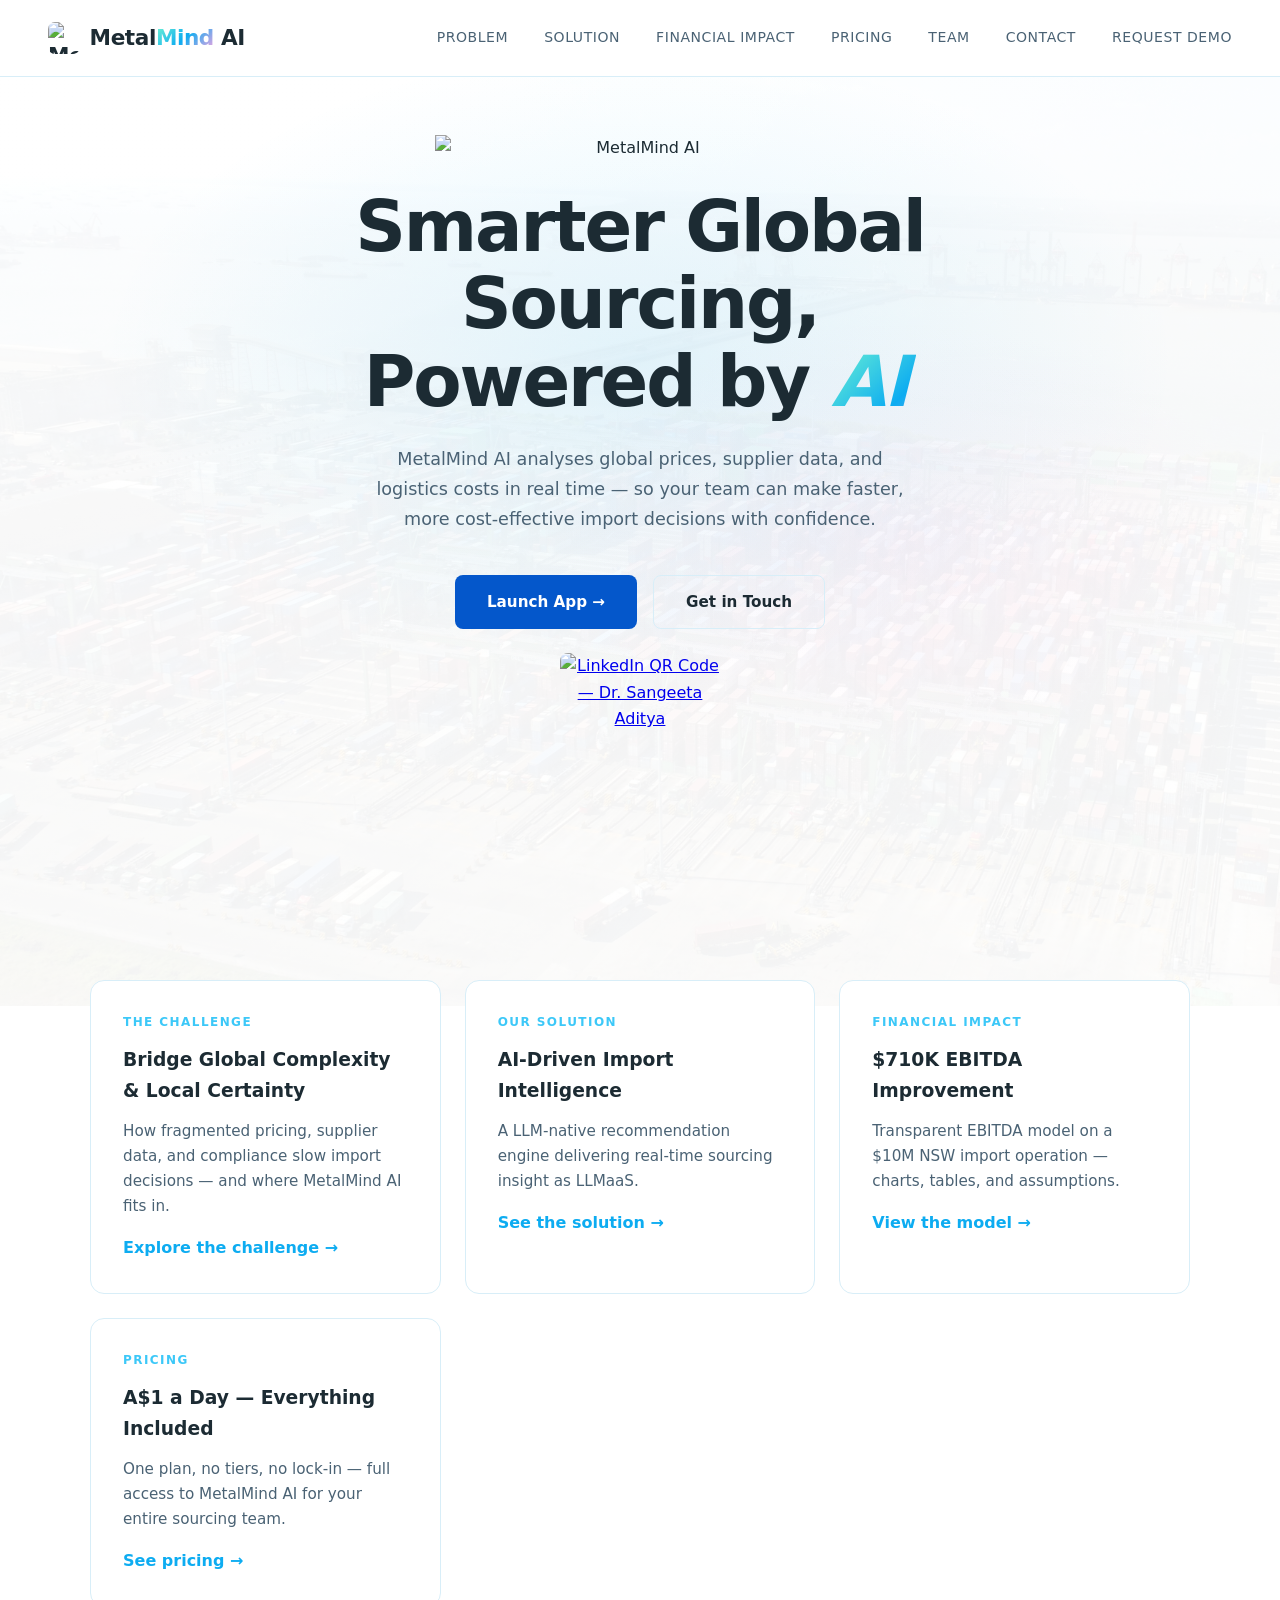
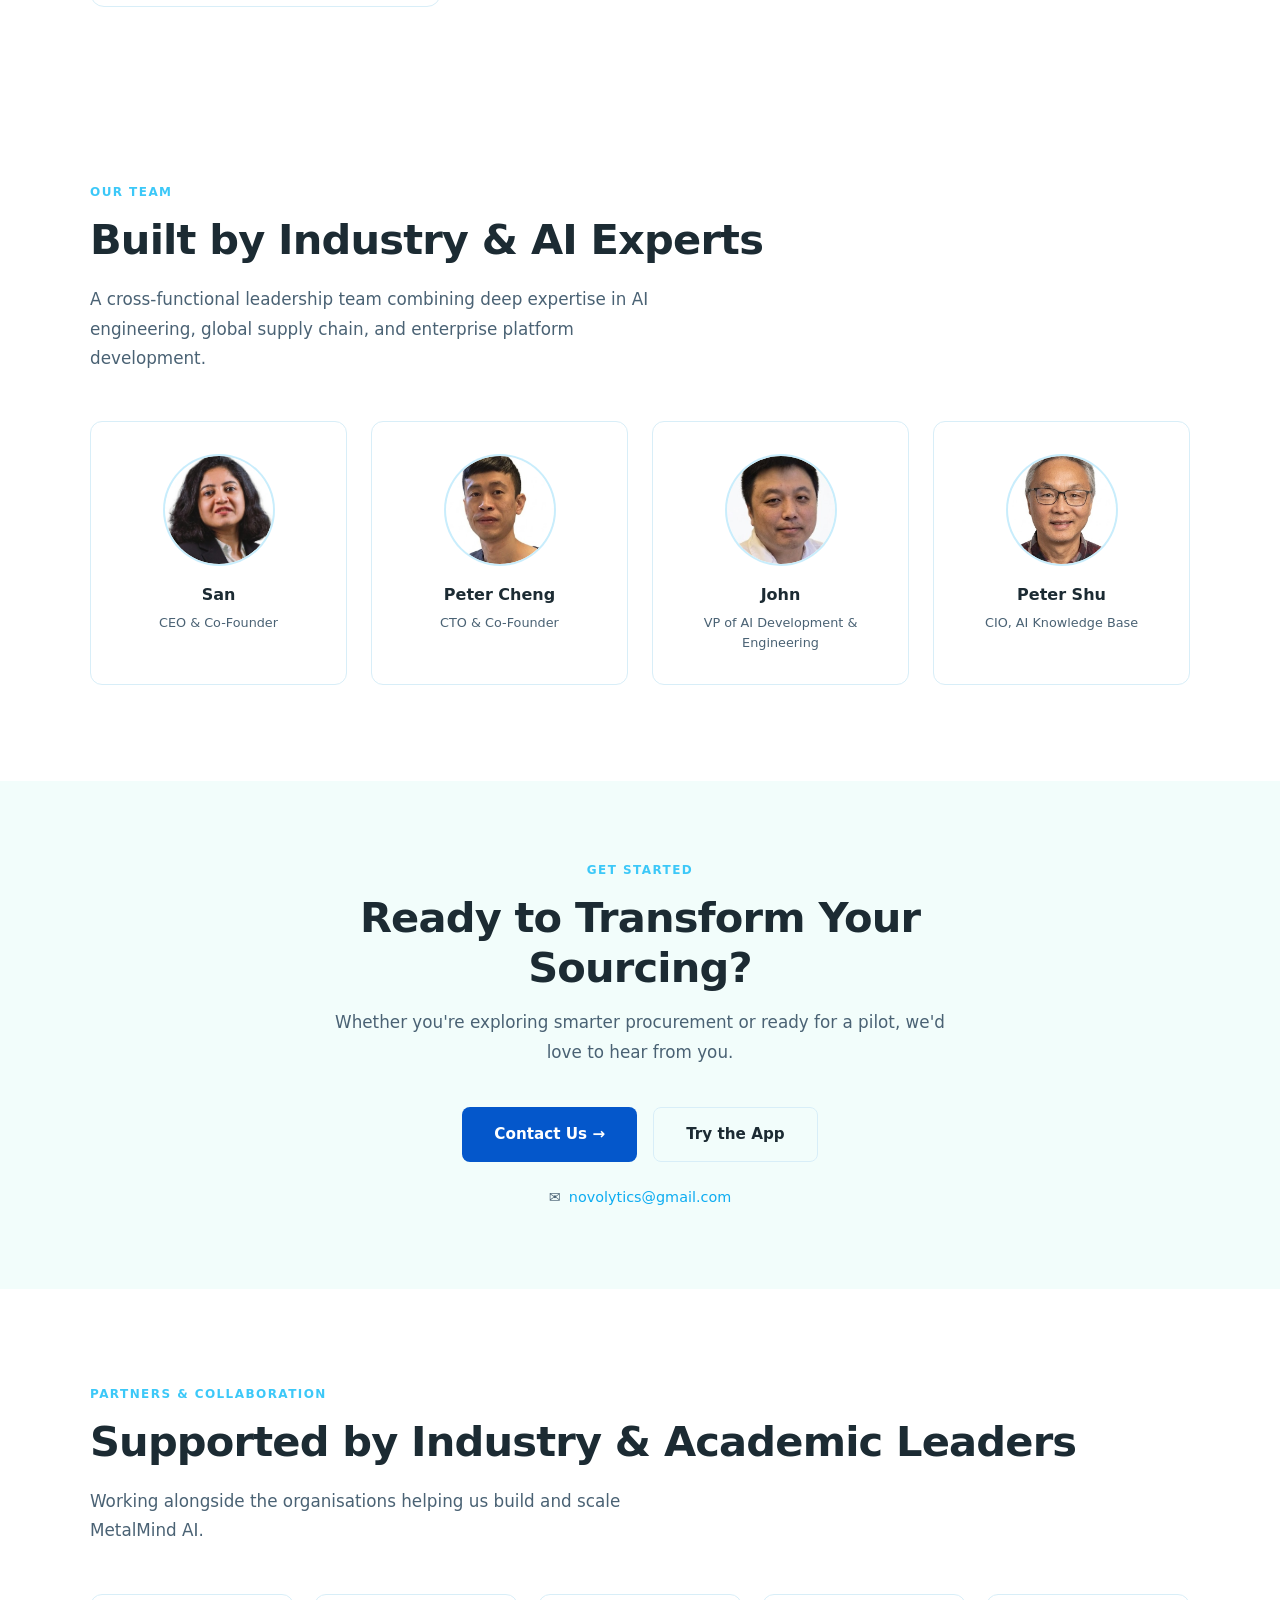
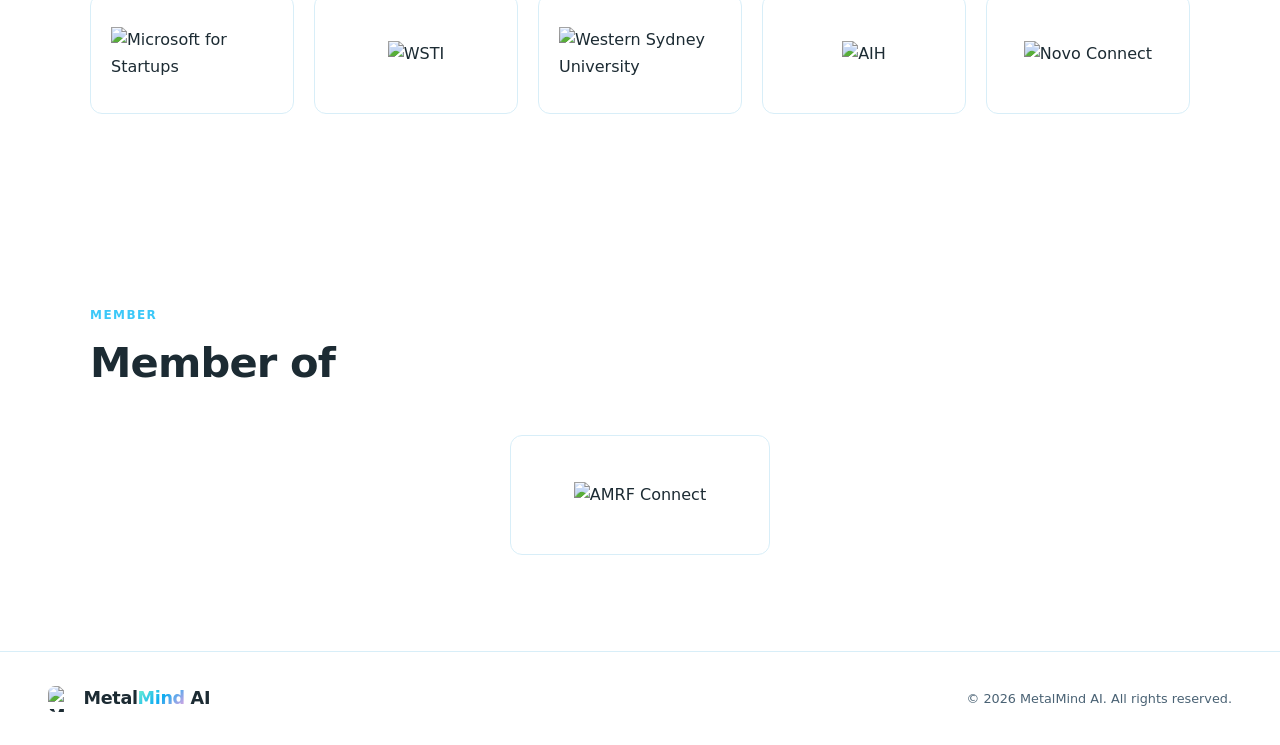
==== commit 1df345ad: "Fix logo link to use ./ instead of index.html Co-Authored-By: Claude Sonnet 4.6 <noreply@anthropic.c" ====
--- a/index.html
+++ b/index.html
@@ -12,7 +12,7 @@
 <!-- NAV -->
 <nav>
   <div class="nav-logo">
-    <a href="index.html" style="display:flex;align-items:center;gap:0.6rem;text-decoration:none;color:inherit;">
+    <a href="./" style="display:flex;align-items:center;gap:0.6rem;text-decoration:none;color:inherit;">
       <img src="Logo/Logo.png" alt="MetalMind AI" class="nav-logo-img">
       <span class="nav-logo-name">Metal<span>Mind</span> AI</span>
     </a>
@@ -21,8 +21,10 @@
     <a href="challenge.html">Problem</a>
     <a href="solution.html">Solution</a>
     <a href="financial-impact.html">Financial Impact</a>
+    <a href="pricing.html">Pricing</a>
     <a href="#team">Team</a>
     <a href="#contact">Contact</a>
+    <a href="#" class="nav-demo-btn" onclick="return false;">Request Demo</a>
   </div>
 </nav>
 
@@ -63,6 +65,12 @@
         <h3>$710K EBITDA Improvement</h3>
         <p>Transparent EBITDA model on a $10M NSW import operation — charts, tables, and assumptions.</p>
         <span class="section-nav-cta">View the model →</span>
+      </a>
+      <a href="pricing.html" class="section-nav-card reveal">
+        <div class="section-label">Pricing</div>
+        <h3>A$1 a Day — Everything Included</h3>
+        <p>One plan, no tiers, no lock-in — full access to MetalMind AI for your entire sourcing team.</p>
+        <span class="section-nav-cta">See pricing →</span>
       </a>
     </div>
   </div>
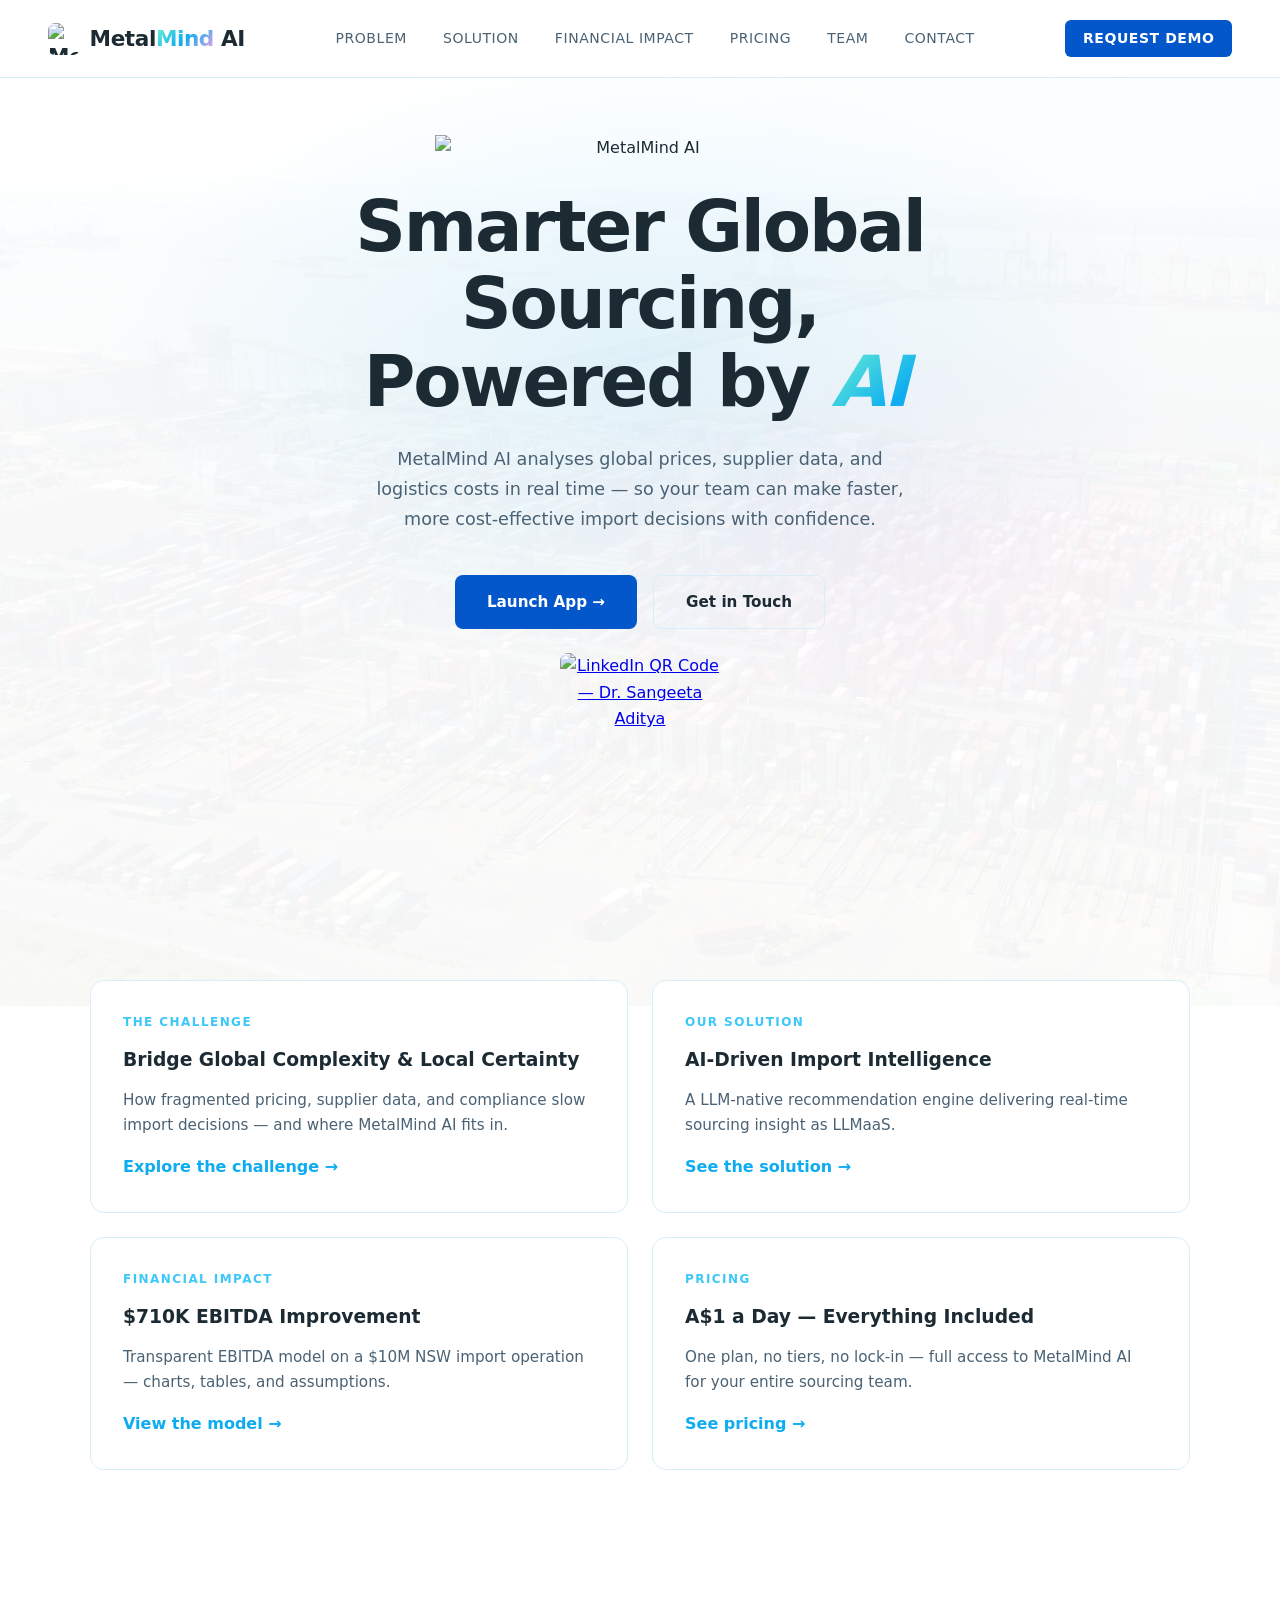
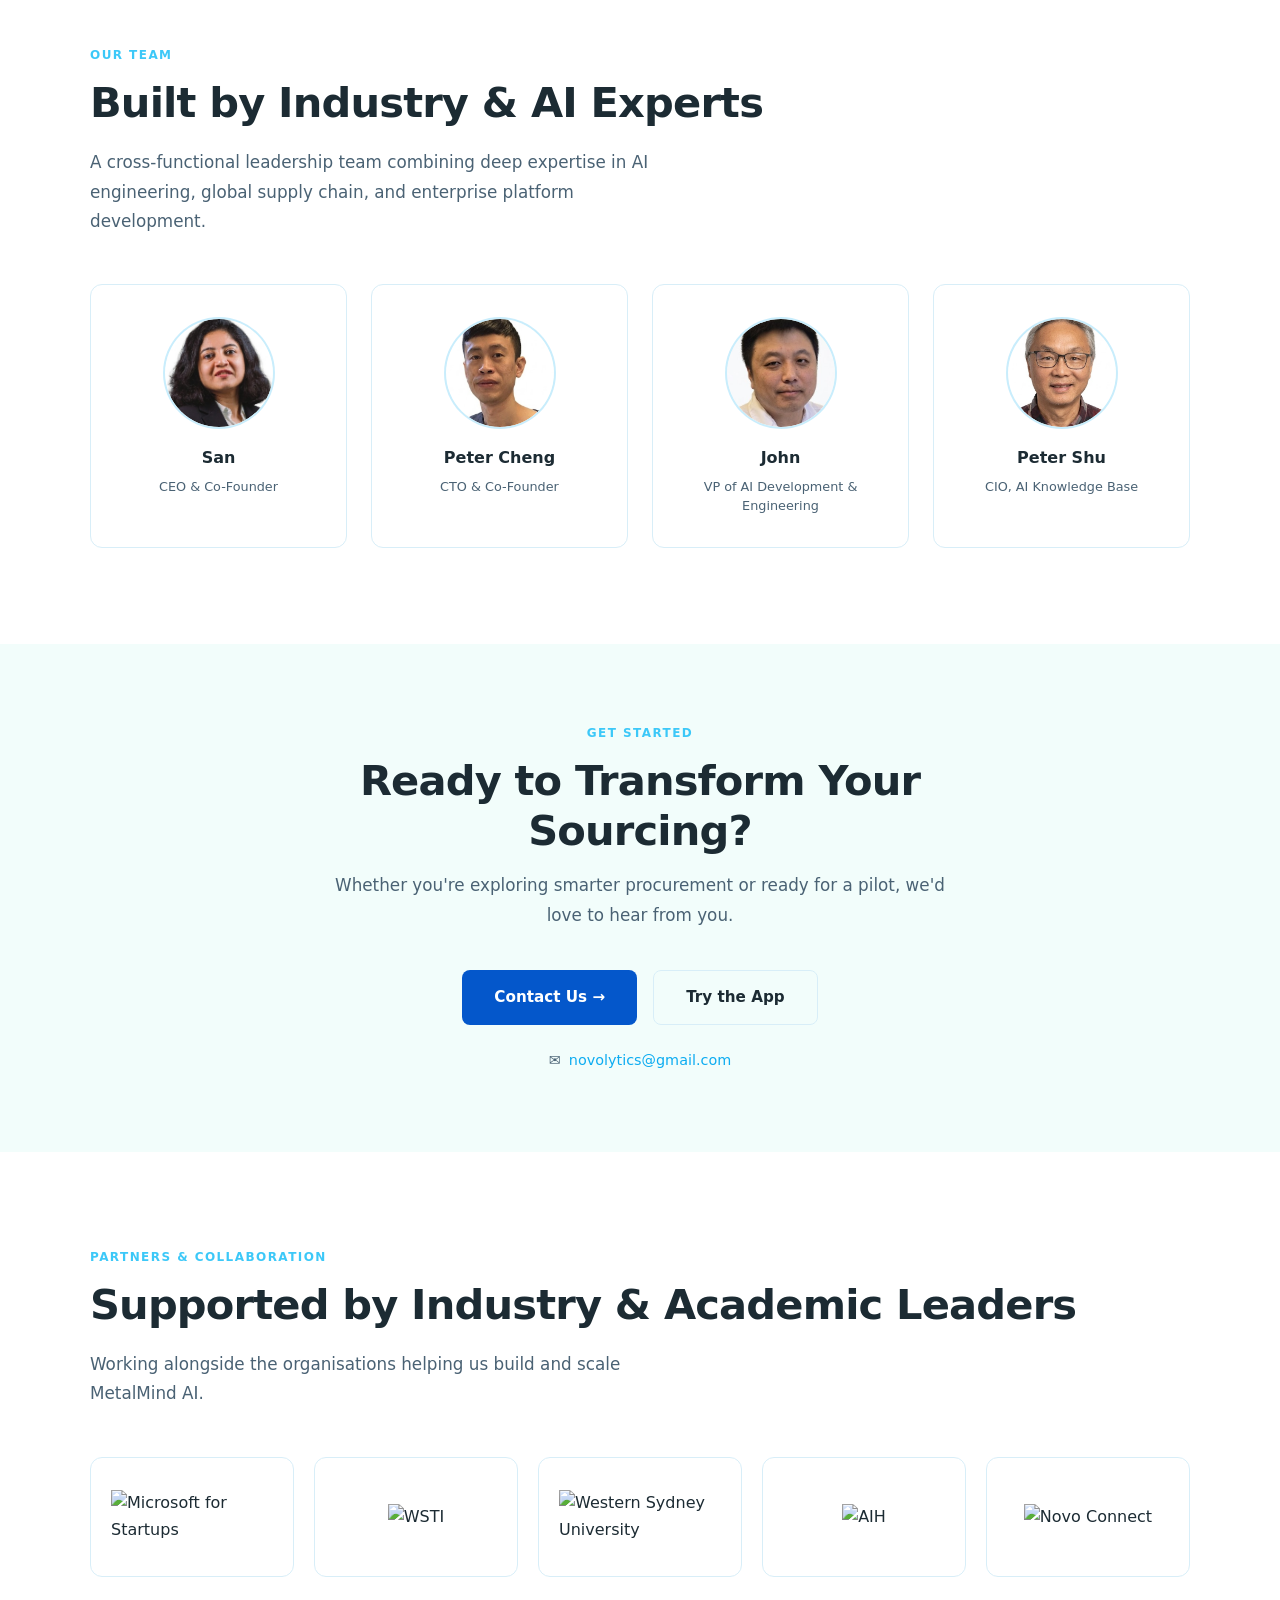
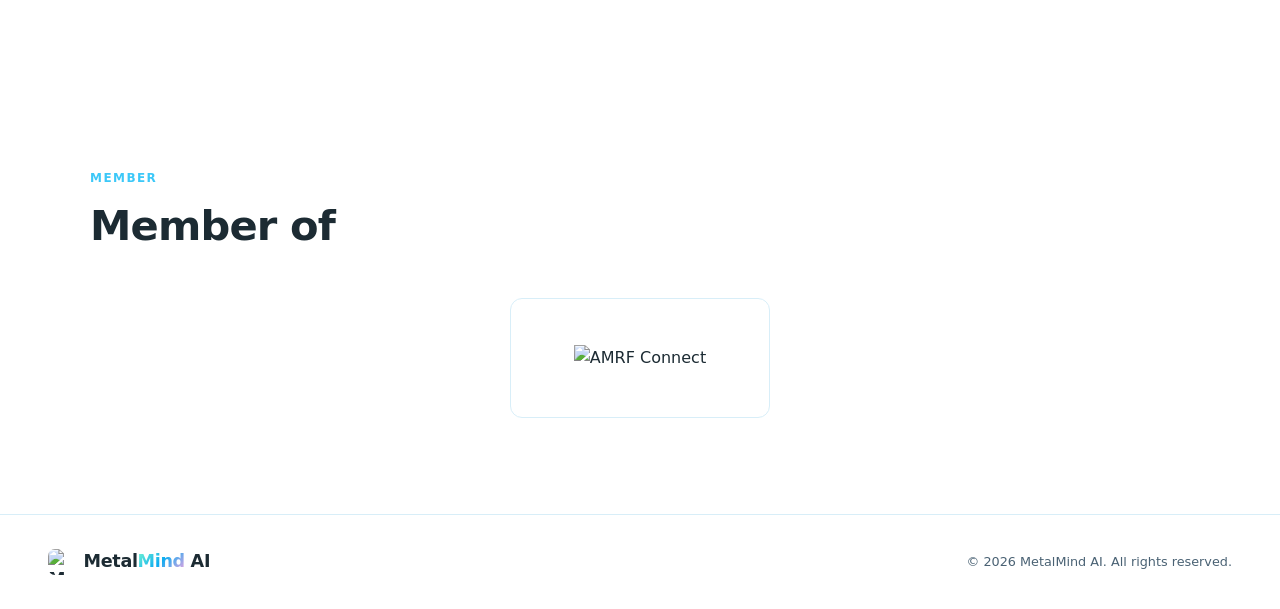
==== commit 0d379bd4: "Show Request Demo button on mobile by moving it outside nav-links Co-Authored-By: Claude Sonnet 4.6 " ====
--- a/index.html
+++ b/index.html
@@ -24,8 +24,8 @@
     <a href="pricing.html">Pricing</a>
     <a href="#team">Team</a>
     <a href="#contact">Contact</a>
-    <a href="#" class="nav-demo-btn" onclick="return false;">Request Demo</a>
   </div>
+  <a href="#" class="nav-demo-btn" onclick="return false;">Request Demo</a>
 </nav>
 
 <!-- HERO -->
--- a/styles.css
+++ b/styles.css
@@ -64,7 +64,7 @@
     -webkit-text-fill-color: transparent;
     color: transparent;
   }
-  .nav-links { display: flex; gap: 2.25rem; }
+  .nav-links { display: flex; align-items: center; gap: 2.25rem; }
   .nav-links a {
     color: var(--text-secondary);
     text-decoration: none;
@@ -75,6 +75,24 @@
     transition: color 0.3s;
   }
   .nav-links a:hover { color: var(--accent); }
+  .nav-demo-btn {
+    padding: 0.45rem 1.1rem;
+    border-radius: 6px;
+    background: #0457cb;
+    color: #fff !important;
+    font-size: 0.875rem;
+    font-weight: 600;
+    letter-spacing: 0.04em;
+    text-transform: uppercase;
+    text-decoration: none;
+    transition: background 0.25s, box-shadow 0.25s, transform 0.25s;
+    white-space: nowrap;
+  }
+  .nav-demo-btn:hover {
+    background: #0171e3;
+    box-shadow: 0 8px 30px rgba(4,87,203,0.35), 0 0 0 1px rgba(113,246,210,0.30);
+    transform: translateY(-2px);
+  }
 
   /* ─── HERO ─── */
   .hero {
@@ -465,6 +483,70 @@
     font-size: 0.88rem;
     color: var(--text-secondary);
     line-height: 1.65;
+  }
+
+  .pricing-billing-note {
+    font-size: 0.9rem;
+    color: var(--text-secondary);
+    margin-top: -0.25rem;
+    margin-bottom: 1.25rem;
+  }
+
+  /* ─── SUBSCRIBE FORM ─── */
+  .subscribe-form {
+    background: var(--bg-card);
+    border: 1px solid var(--border);
+    border-radius: 14px;
+    padding: 2rem;
+    display: flex;
+    flex-direction: column;
+    gap: 1rem;
+  }
+  .form-heading {
+    font-weight: 700;
+    font-size: 1.1rem;
+    color: var(--text-primary);
+    margin-bottom: 0.25rem;
+  }
+  .form-group {
+    display: flex;
+    flex-direction: column;
+    gap: 0.4rem;
+  }
+  .form-group label {
+    font-size: 0.75rem;
+    text-transform: uppercase;
+    letter-spacing: 0.08em;
+    color: var(--text-secondary);
+  }
+  .form-group input,
+  .form-group select {
+    padding: 0.75rem 1rem;
+    border: 1px solid var(--border);
+    border-radius: 10px;
+    background: var(--bg-primary);
+    font: inherit;
+    color: var(--text-primary);
+    transition: border-color 0.2s, box-shadow 0.2s;
+  }
+  .form-group input:focus,
+  .form-group select:focus {
+    outline: none;
+    border-color: var(--accent);
+    box-shadow: 0 0 0 3px var(--accent-dim);
+  }
+  .form-check {
+    display: flex;
+    gap: 0.5rem;
+    align-items: flex-start;
+    font-size: 0.85rem;
+    color: var(--text-secondary);
+    cursor: pointer;
+  }
+  .subscribe-form .btn {
+    width: 100%;
+    margin-top: 0.5rem;
+    justify-content: center;
   }
 
   /* ─── GROWTH ─── */
@@ -862,7 +944,7 @@
   .section-nav { padding: 5rem 0; }
   .section-nav-grid {
     display: grid; gap: 1.5rem;
-    grid-template-columns: repeat(auto-fit, minmax(280px, 1fr));
+    grid-template-columns: repeat(2, 1fr);
   }
   .section-nav-card {
     display: block;
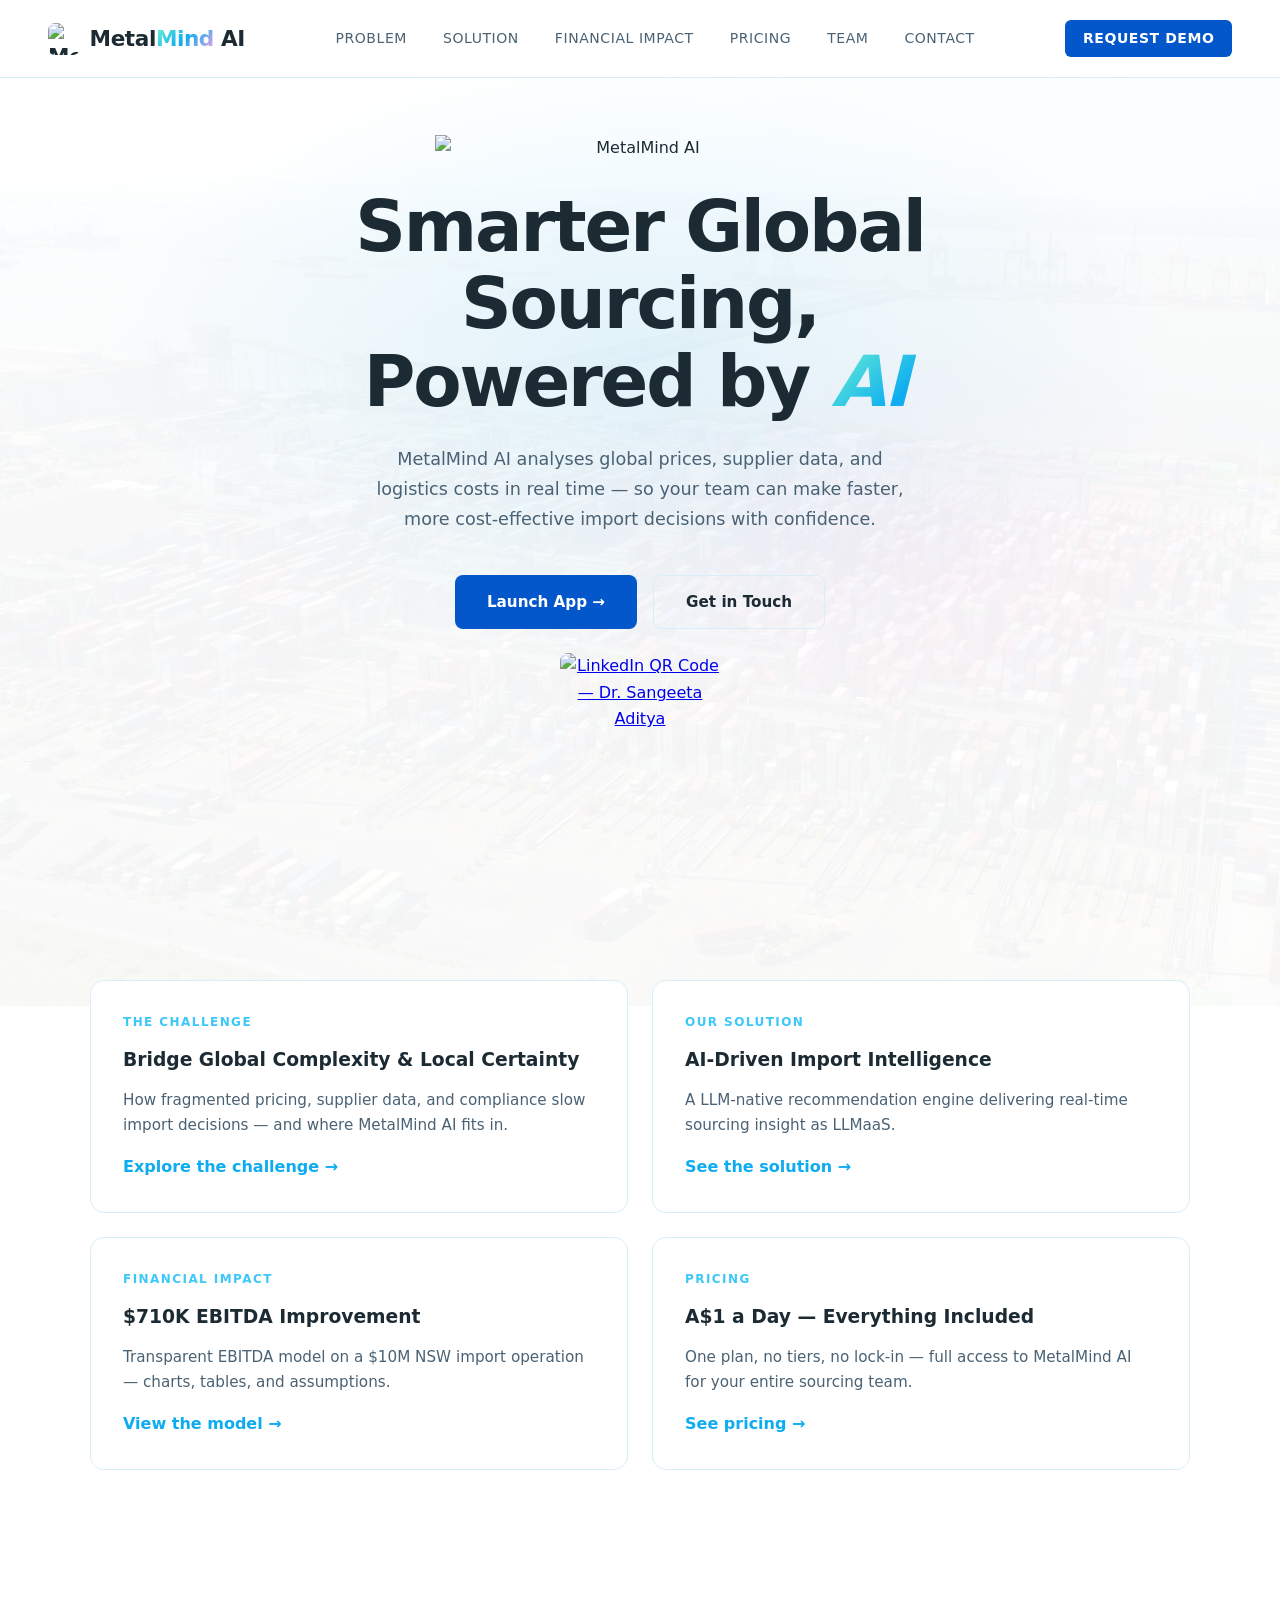
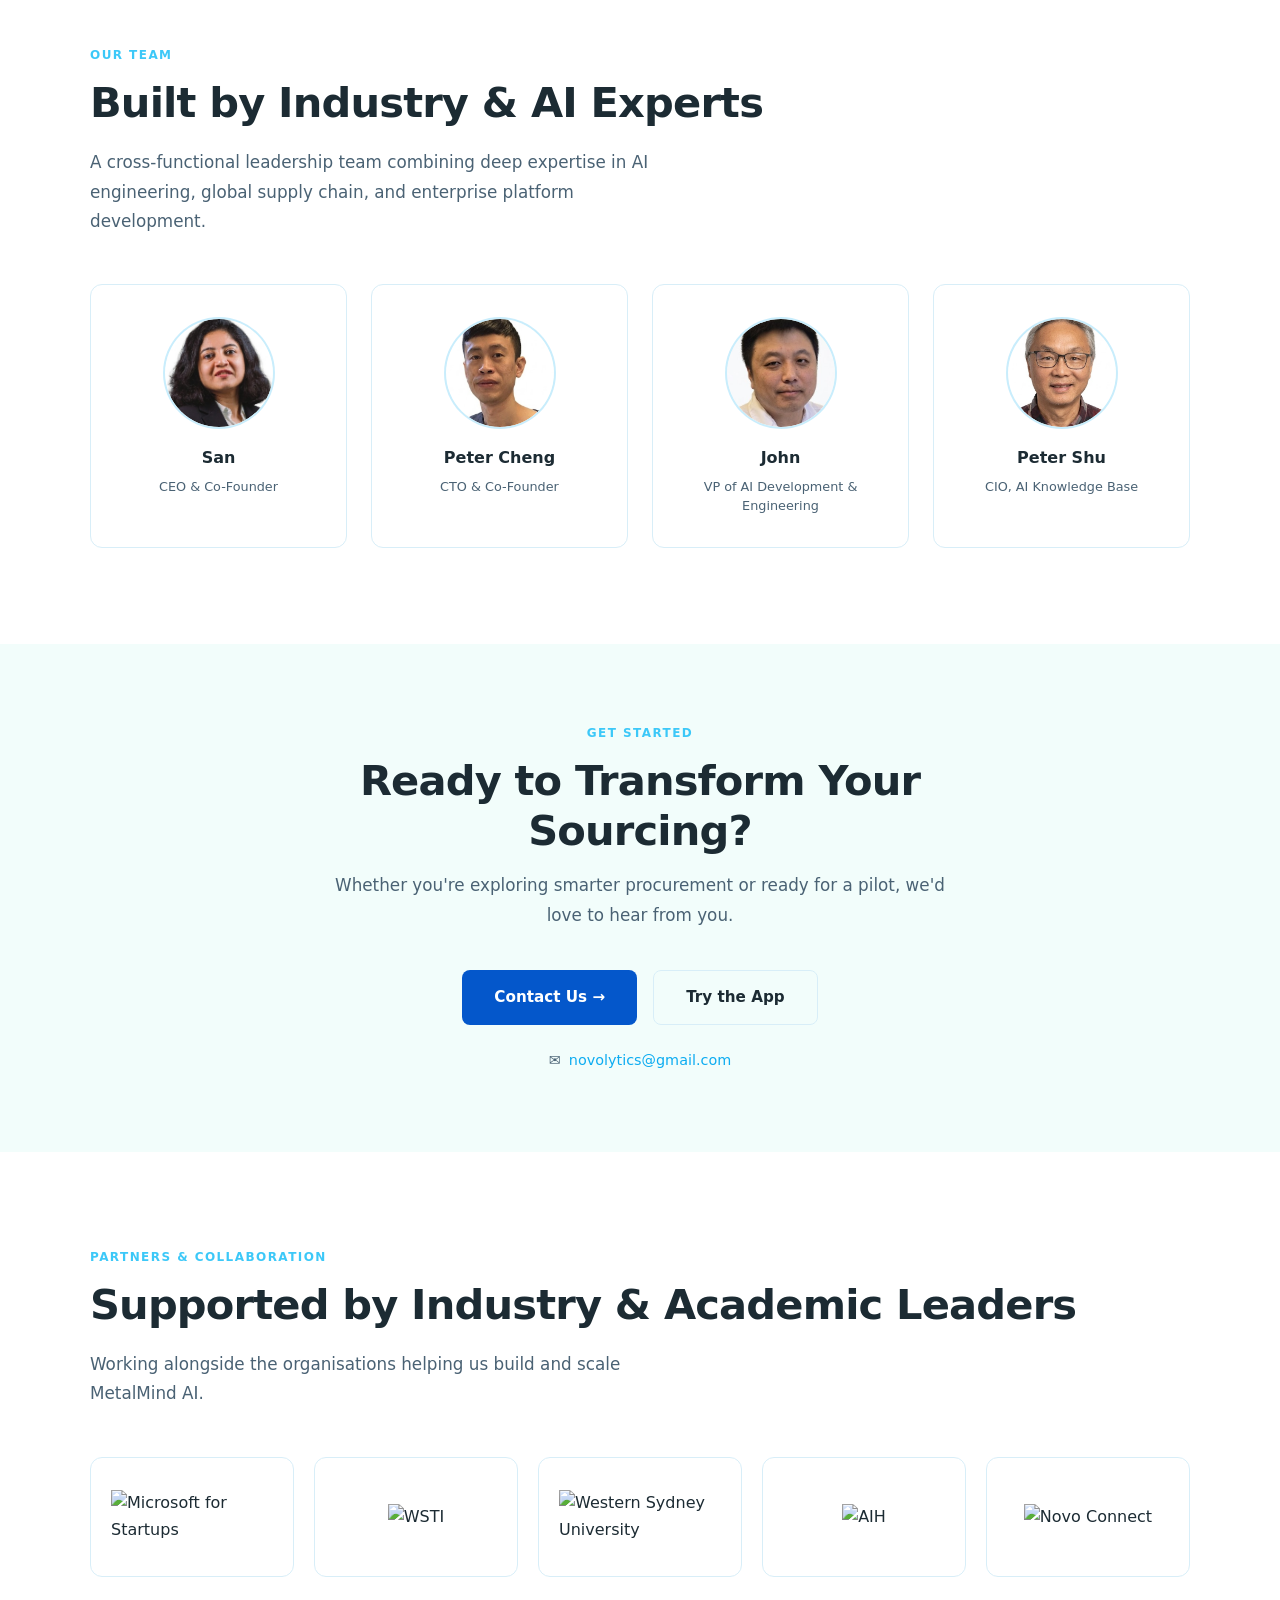
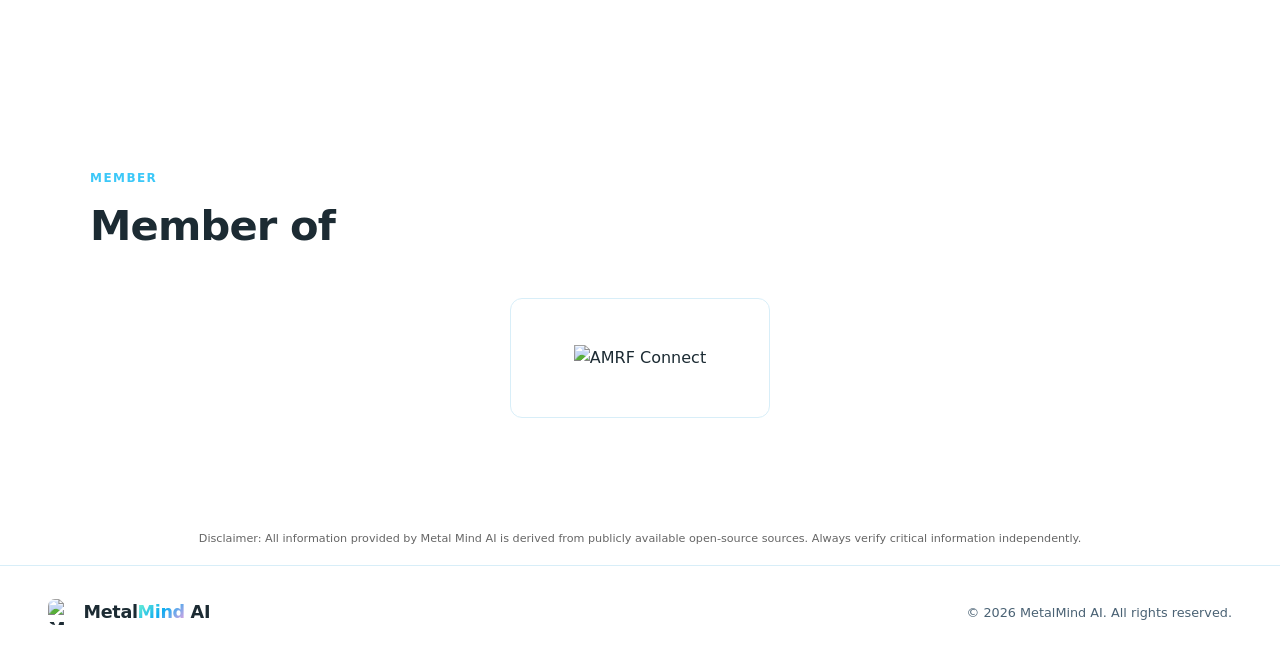
==== commit 819eec0a: "Add disclaimer about open-source data sources after members section Disclaimer clarifies that all in" ====
--- a/index.html
+++ b/index.html
@@ -154,6 +154,9 @@
   </div>
 </section>
 
+<!-- DISCLAIMER -->
+<p style="text-align:center;font-size:0.7rem;color:#666;padding:1rem 2rem;">Disclaimer: All information provided by Metal Mind AI is derived from publicly available open-source sources. Always verify critical information independently.</p>
+
 <script>
   const observer = new IntersectionObserver(
     entries => entries.forEach(e => { if (e.isIntersecting) { e.target.classList.add('in-view'); observer.unobserve(e.target); } }),
--- a/styles.css
+++ b/styles.css
@@ -964,3 +964,6 @@
   .section-nav-card h3 { margin: 0.75rem 0; }
   .section-nav-card p { color: var(--text-secondary); font-size: 0.95rem; }
   .section-nav-cta { display: inline-block; margin-top: 1rem; color: var(--accent); font-weight: 600; }
+  @media (max-width: 768px) {
+    .section-nav-grid { grid-template-columns: 1fr; }
+  }
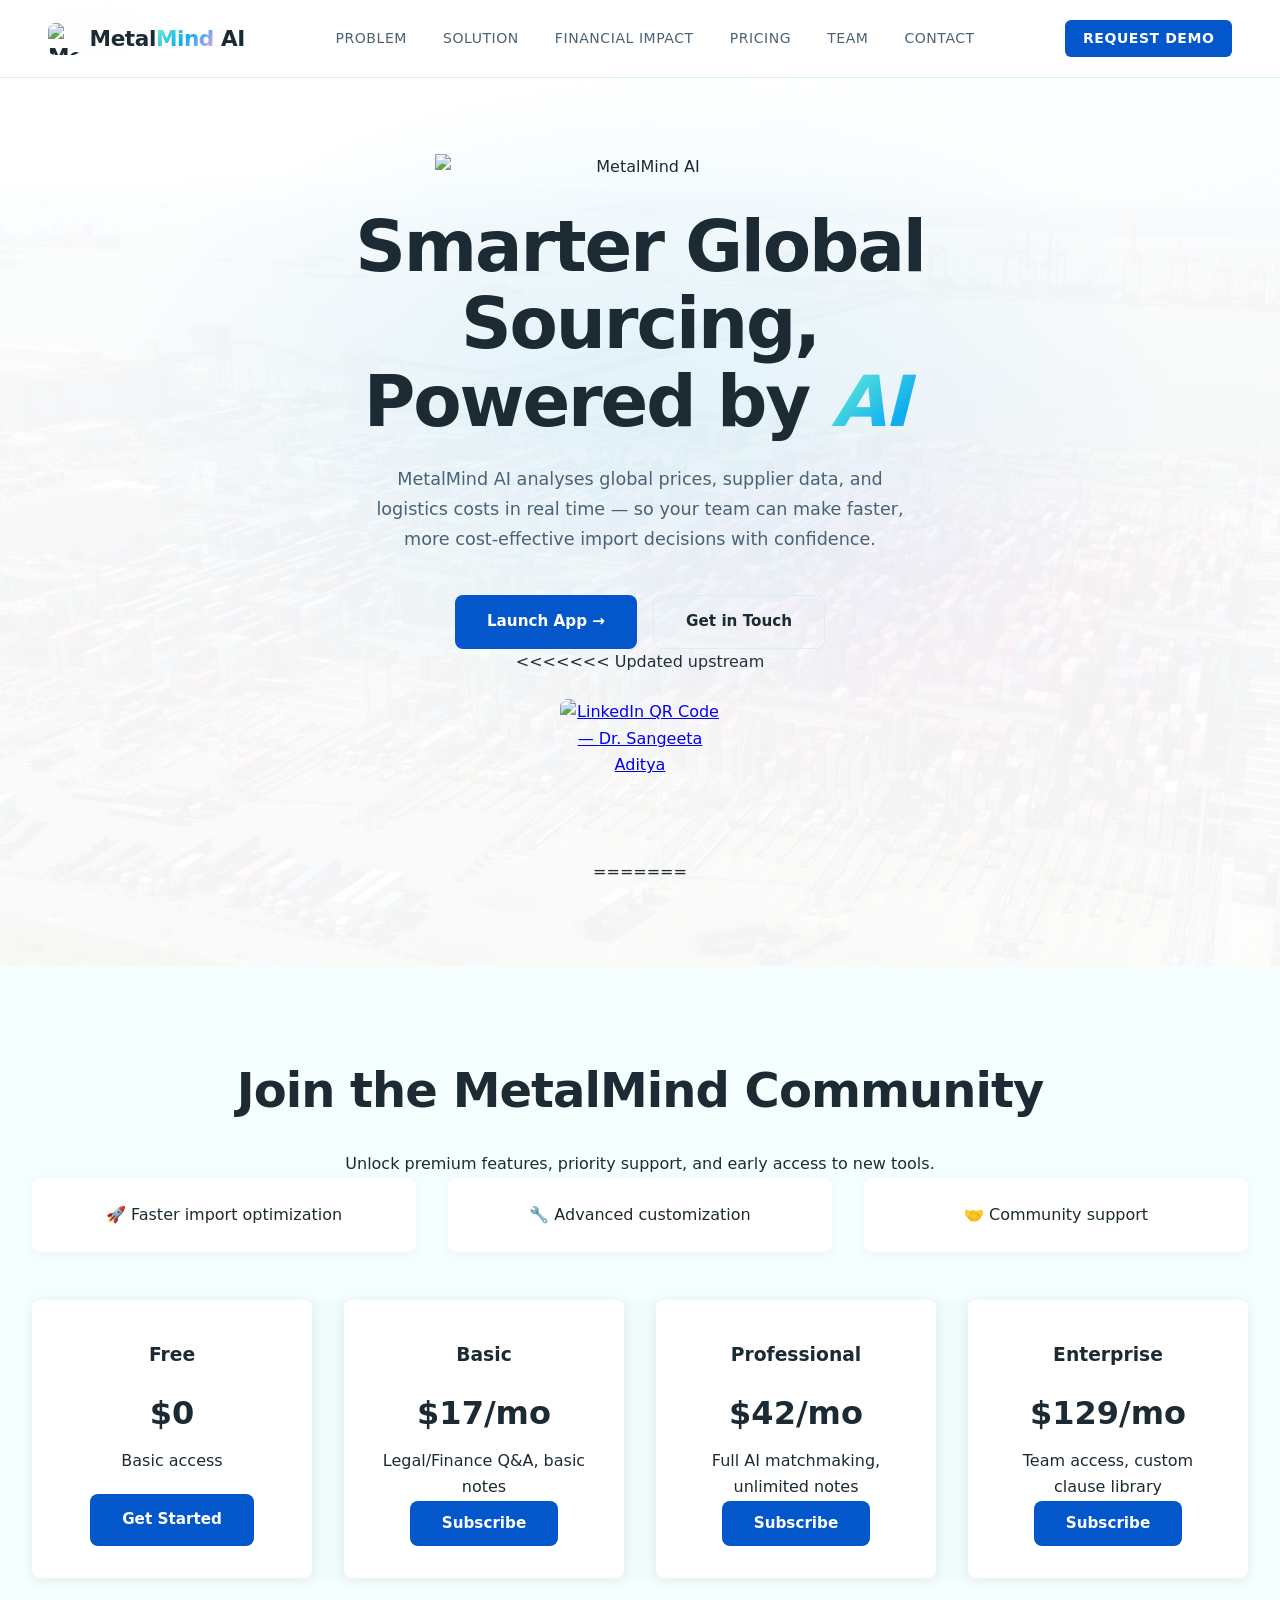
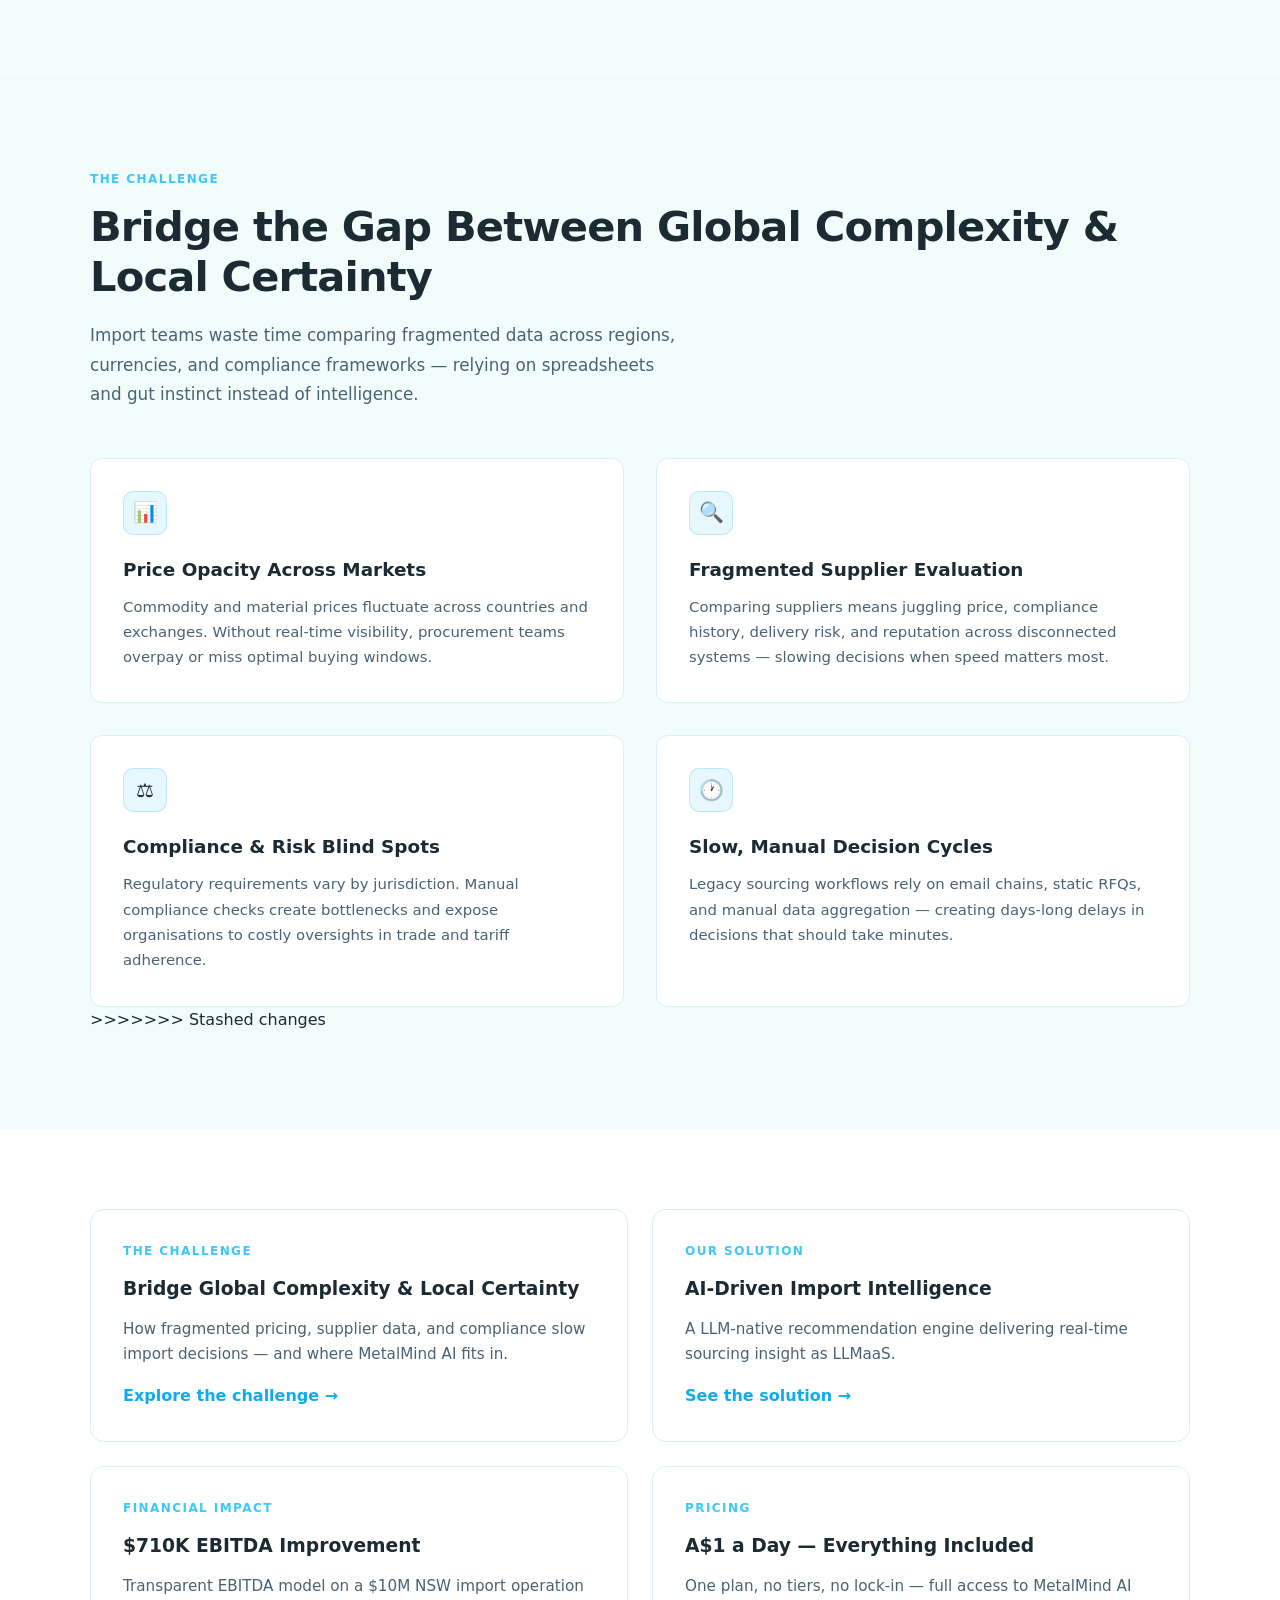
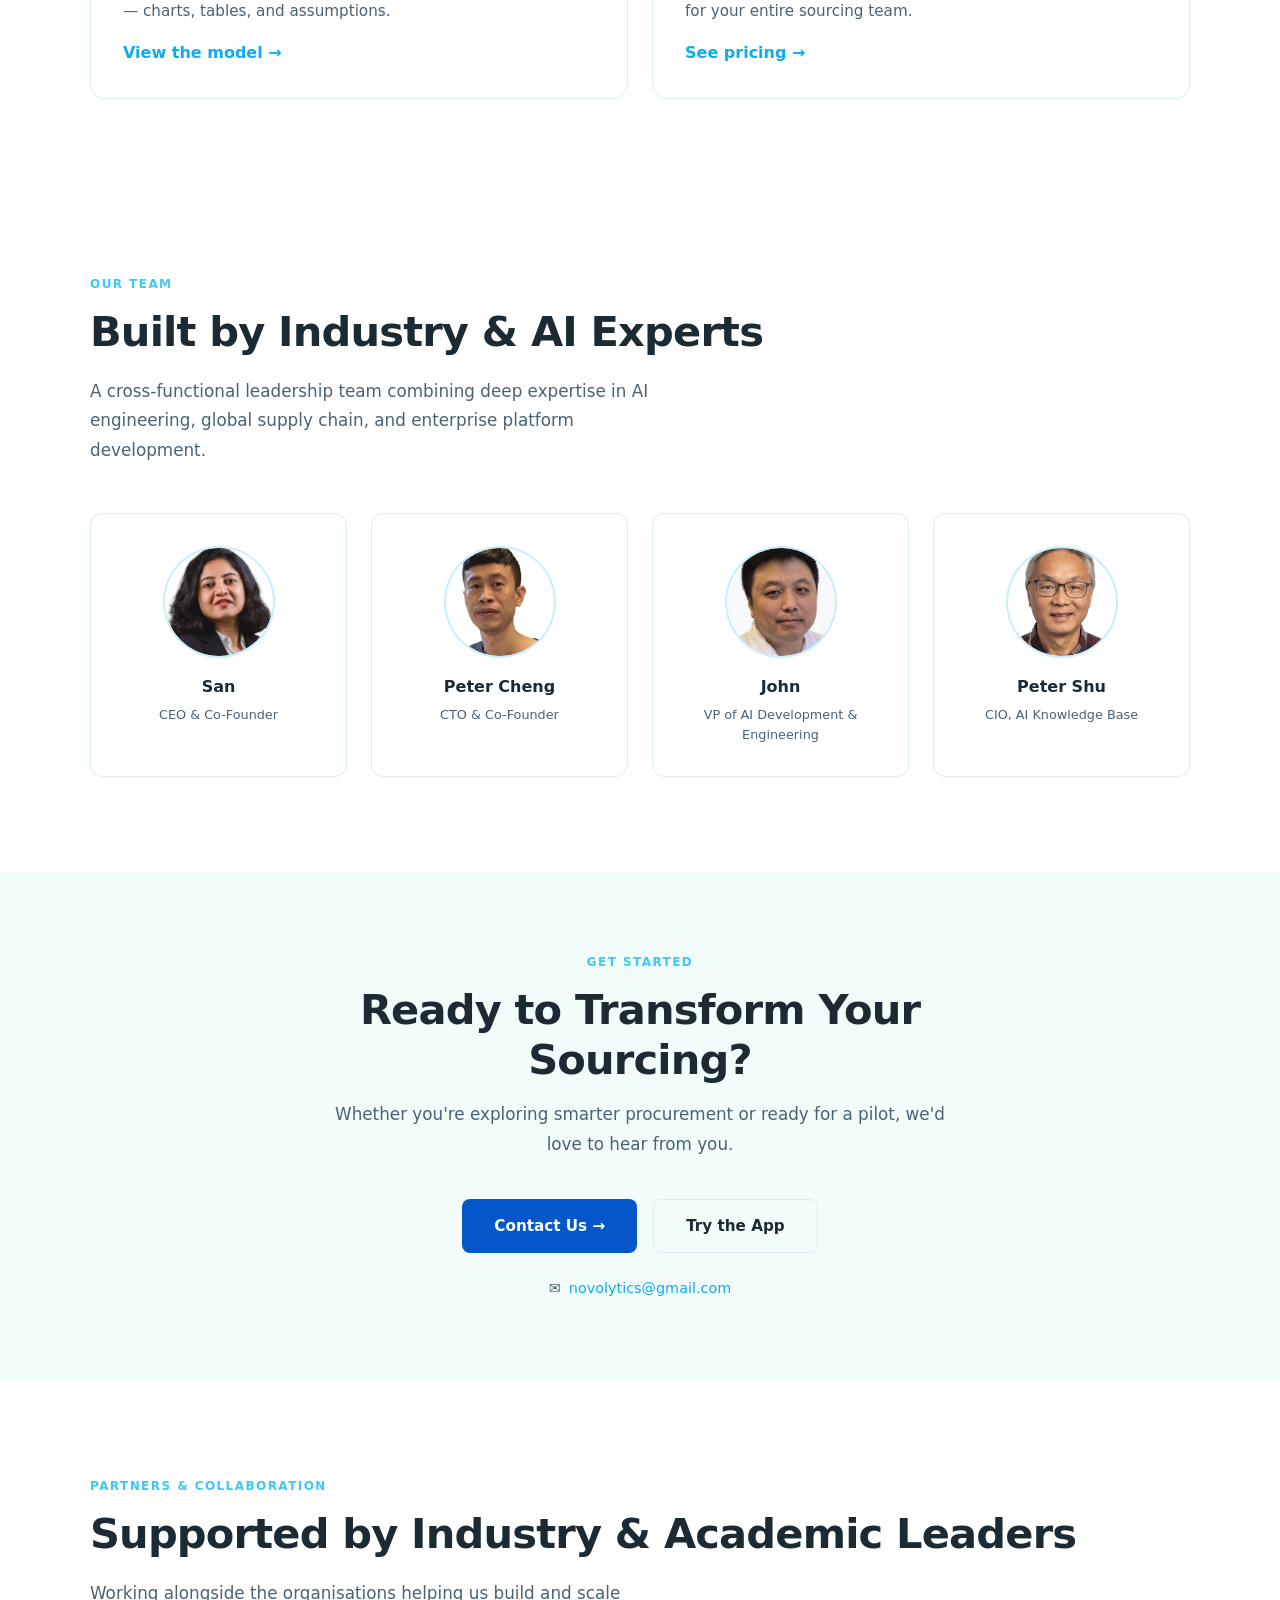
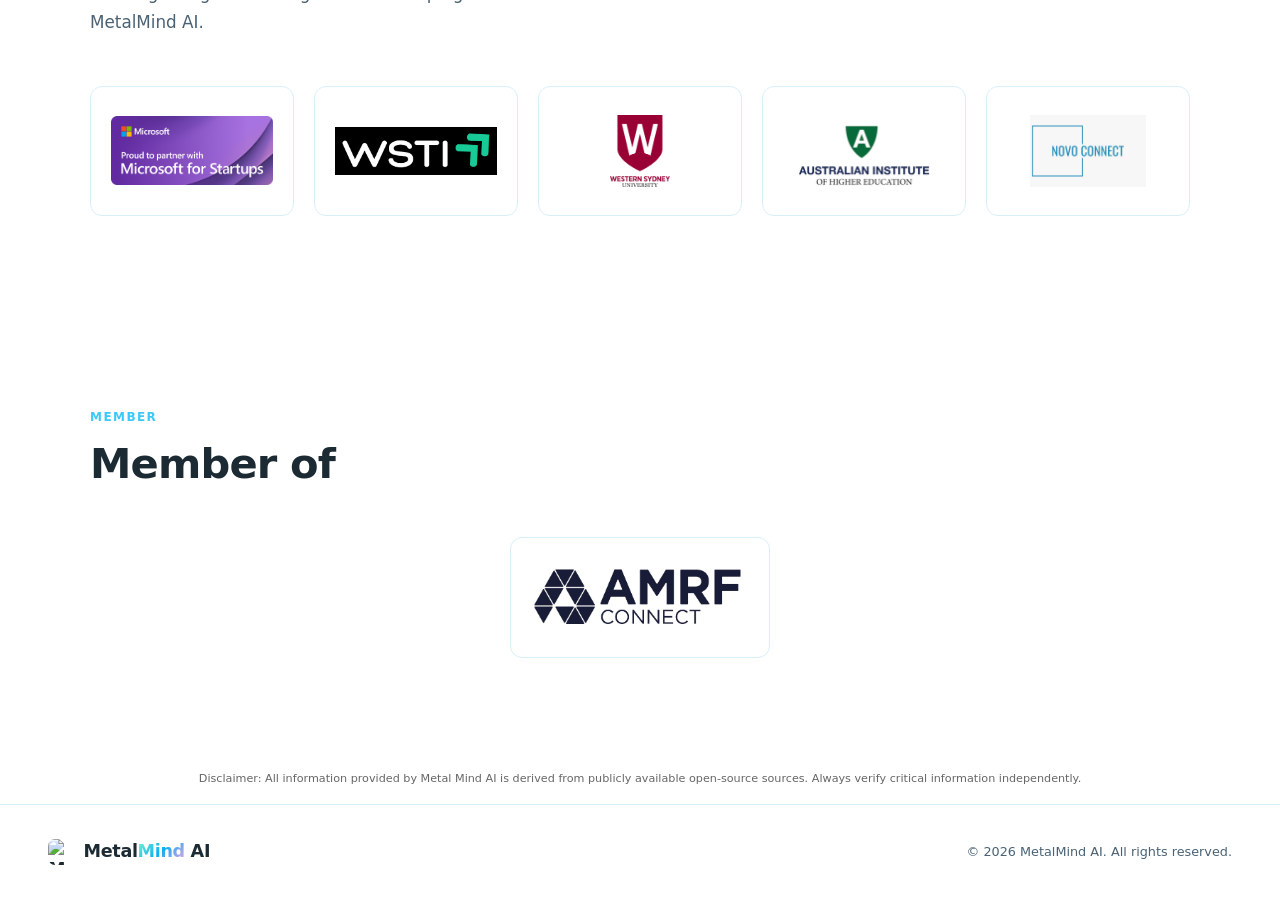
==== commit c2a2618c: "2026.4.25 .env settings.json app.py index.html requirement.txt" ====
--- a/index.html
+++ b/index.html
@@ -5,9 +5,950 @@
 <meta name="viewport" content="width=device-width, initial-scale=1.0">
 <title>MetalMind AI — Next-Gen Import Optimisation</title>
 <link rel="icon" type="image/jpeg" href="Logo/Logo.png">
+<<<<<<< Updated upstream
 <link rel="stylesheet" href="styles.css">
+=======
+<style>
+  :root {
+    --bg-primary: #ffffff;
+    --bg-secondary: #f5feff;
+    --bg-card: #ffffff;
+    --bg-4: #edfcfa;
+    --border: #d8eef8;
+    --text-primary: #1c2b33;
+    --text-secondary: #4a6274;
+    --accent: #0dacf1;
+    --accent-2: #3cc8f8;
+    --accent-dim: rgba(13, 172, 241, 0.12);
+    --accent-glow: rgba(13, 172, 241, 0.30);
+    --violet: #71f6d2;
+    --violet-2: #5ae8c2;
+    --violet-3: #c2fbed;
+    --violet-dim: rgba(113, 246, 210, 0.18);
+    --green: #71f6d2;
+    --yellow: #f5a3e0;
+    --accent-gradient: linear-gradient(135deg, #71f6d2 0%, #0dacf1 50%, #f5a3e0 100%);
+  }
+
+  *, *::before, *::after { margin: 0; padding: 0; box-sizing: border-box; }
+
+  html { scroll-behavior: smooth; }
+
+  body {
+    font-family: 'Segoe UI', system-ui, sans-serif;
+    background:
+      linear-gradient(rgba(255,255,255,0.95), rgba(255,255,255,0.95)),
+      url('bg.jpg') center top / cover no-repeat fixed;
+    color: var(--text-primary);
+    line-height: 1.65;
+    overflow-x: hidden;
+  }
+
+  /* ─── NAV ─── */
+  nav {
+    position: fixed; top: 0; left: 0; right: 0;
+    z-index: 100;
+    padding: 1.25rem 3rem;
+    display: flex; align-items: center; justify-content: space-between;
+    background: rgba(255, 255, 255, 0.92);
+    backdrop-filter: blur(20px);
+    border-bottom: 1px solid var(--border);
+  }
+  .nav-logo {
+    display: flex; align-items: center; gap: 0.6rem;
+    font-family: 'Segoe UI', system-ui, sans-serif;
+    font-size: 1.35rem; font-weight: 700;
+    letter-spacing: -0.02em;
+    color: var(--text-primary);
+    text-decoration: none;
+  }
+  .nav-logo-img {
+    width: 32px; height: 32px;
+    border-radius: 7px;
+    object-fit: cover;
+    flex-shrink: 0;
+  }
+  .nav-logo-name span {
+    background: var(--accent-gradient);
+    -webkit-background-clip: text;
+            background-clip: text;
+    -webkit-text-fill-color: transparent;
+    color: transparent;
+  }
+  .nav-links { display: flex; gap: 2.25rem; }
+  .nav-links a {
+    color: var(--text-secondary);
+    text-decoration: none;
+    font-size: 0.875rem;
+    font-weight: 500;
+    letter-spacing: 0.04em;
+    text-transform: uppercase;
+    transition: color 0.3s;
+  }
+  .nav-links a:hover { color: var(--accent); }
+
+  /* ─── HERO ─── */
+  .hero {
+    min-height: 100vh;
+    display: flex; flex-direction: column;
+    align-items: center; justify-content: center;
+    text-align: center;
+    padding: 8rem 2rem 5rem;
+    position: relative;
+    overflow: hidden;
+  }
+  .hero::before {
+    content: '';
+    position: absolute; inset: 0;
+    background:
+      radial-gradient(ellipse 60% 50% at 50% 40%, rgba(13, 172, 241, 0.10) 0%, transparent 70%),
+      radial-gradient(ellipse 40% 35% at 70% 60%, rgba(245, 163, 224, 0.08) 0%, transparent 70%);
+    pointer-events: none;
+    animation: auroraDrift 20s ease-in-out infinite;
+  }
+  @keyframes auroraDrift {
+    0%   { transform: translate(0, 0)   scale(1); }
+    33%  { transform: translate(2%, -3%) scale(1.04); }
+    66%  { transform: translate(-3%, 2%) scale(1.07); }
+    100% { transform: translate(0, 0)   scale(1); }
+  }
+  .hero-logo {
+    width: min(410px, 45vw);
+    height: auto;
+    border-radius: 0;
+    object-fit: cover;
+    margin-bottom: 1.75rem;
+    box-shadow: none;
+    animation: fadeUp 0.8s ease both;
+  }
+
+  .hero-badge {
+    display: inline-flex; align-items: center; gap: 0.5rem;
+    background: rgba(13, 172, 241, 0.22);
+    border: 1px solid rgba(13, 172, 241, 0.55);
+    border-radius: 100px;
+    padding: 0.4rem 1.1rem;
+    font-size: 0.8rem;
+    font-weight: 600;
+    color: #0a2a3d;
+    letter-spacing: 0.06em;
+    text-transform: uppercase;
+    margin-bottom: 2rem;
+    animation: fadeUp 0.8s ease both;
+  }
+  .hero-badge::before {
+    content: '';
+    width: 8px; height: 8px;
+    border-radius: 50%;
+    background: var(--accent);
+    flex-shrink: 0;
+    animation: pulseRing 2.4s ease-out infinite;
+  }
+  @keyframes pulseRing {
+    0%   { box-shadow: 0 0 0 0    rgba(13, 172, 241, 0.60); opacity: 1; }
+    70%  { box-shadow: 0 0 0 10px rgba(13, 172, 241, 0);    opacity: 1; }
+    100% { box-shadow: 0 0 0 0    rgba(13, 172, 241, 0);    opacity: 1; }
+  }
+
+  h1 {
+    font-family: 'Segoe UI', system-ui, sans-serif;
+    font-size: clamp(2.5rem, 5.5vw, 4.5rem);
+    font-weight: 700;
+    line-height: 1.1;
+    letter-spacing: -0.03em;
+    max-width: 820px;
+    animation: fadeUp 0.8s 0.1s ease both;
+  }
+  h1 em {
+    font-style: italic;
+    padding-right: 0.12em;
+    background: var(--accent-gradient);
+    background-size: 200% 100%;
+    -webkit-background-clip: text;
+            background-clip: text;
+    -webkit-text-fill-color: transparent;
+    color: transparent;
+  }
+
+  .hero-sub {
+    max-width: 560px;
+    margin-top: 1.5rem;
+    font-size: 1.1rem;
+    color: var(--text-secondary);
+    line-height: 1.7;
+    animation: fadeUp 0.8s 0.2s ease both;
+  }
+
+  .hero-ctas {
+    display: flex; gap: 1rem;
+    margin-top: 2.5rem;
+    animation: fadeUp 0.8s 0.3s ease both;
+  }
+  .btn {
+    display: inline-flex; align-items: center; gap: 0.5rem;
+    padding: 0.85rem 2rem;
+    border-radius: 8px;
+    font-family: 'Segoe UI', system-ui, sans-serif;
+    font-size: 0.95rem;
+    font-weight: 600;
+    text-decoration: none;
+    cursor: pointer;
+    transition: all 0.3s;
+    border: none;
+  }
+  .btn-primary {
+    background: #0457cb;
+    color: #fff;
+  }
+  .btn-primary:hover {
+    background: #0171e3;
+    box-shadow: 0 8px 30px rgba(4,87,203,0.35), 0 0 0 1px rgba(113,246,210,0.30);
+    transform: translateY(-2px);
+  }
+  .btn-secondary {
+    background: transparent;
+    color: var(--text-primary);
+    border: 1px solid var(--border);
+  }
+  .btn-secondary:hover {
+    border-color: var(--accent);
+    color: var(--accent);
+  }
+
+  .hero-metrics {
+    display: flex; gap: 3rem;
+    margin-top: 4rem;
+    padding-top: 3rem;
+    border-top: 1px solid var(--border);
+    animation: fadeUp 0.8s 0.4s ease both;
+  }
+  .metric { text-align: center; }
+  .metric-value {
+    font-family: 'Segoe UI', system-ui, sans-serif;
+    font-size: 2rem; font-weight: 700;
+    background: linear-gradient(135deg, #1a8fd1 0%, #0a52a0 50%, #0d3478 100%);
+    background-size: 200% 100%;
+    -webkit-background-clip: text;
+            background-clip: text;
+    -webkit-text-fill-color: transparent;
+    color: transparent;
+  }
+  .metric-label {
+    font-size: 0.78rem;
+    color: var(--text-secondary);
+    text-transform: uppercase;
+    letter-spacing: 0.08em;
+    margin-top: 0.25rem;
+  }
+
+  @keyframes fadeUp {
+    from { opacity: 0; transform: translateY(24px); }
+    to { opacity: 1; transform: translateY(0); }
+  }
+
+  /* ─── SECTIONS ─── */
+  section { padding: 6rem 2rem; }
+
+  .container {
+    max-width: 1100px;
+    margin: 0 auto;
+  }
+
+  .section-label {
+    font-size: 0.75rem;
+    font-weight: 600;
+    letter-spacing: 0.12em;
+    text-transform: uppercase;
+    color: var(--accent);
+    margin-bottom: 0.75rem;
+  }
+
+  h2 {
+    font-family: 'Segoe UI', system-ui, sans-serif;
+    font-size: clamp(1.8rem, 3.5vw, 2.6rem);
+    font-weight: 700;
+    letter-spacing: -0.02em;
+    line-height: 1.2;
+    margin-bottom: 1.25rem;
+  }
+
+  .section-desc {
+    color: var(--text-secondary);
+    font-size: 1.05rem;
+    max-width: 600px;
+    line-height: 1.75;
+  }
+
+  /* ─── PROBLEM ─── */
+  .problem { background: rgba(237,252,250,0.72); }
+
+  .problem-grid {
+    display: grid;
+    grid-template-columns: 1fr 1fr;
+    gap: 2rem;
+    margin-top: 3rem;
+  }
+  .problem-card {
+    background: var(--bg-card);
+    border: 1px solid var(--border);
+    border-radius: 12px;
+    padding: 2rem;
+    position: relative;
+    transition: border-color 0.3s, box-shadow 0.3s, transform 0.3s;
+    overflow: hidden;
+  }
+  .problem-card::before {
+    content: '';
+    position: absolute; top: 0; left: 0; right: 0; height: 3px;
+    background: var(--accent-gradient);
+    opacity: 0;
+    transition: opacity 0.3s;
+  }
+  .problem-card:hover::before { opacity: 1; }
+  .problem-card:hover {
+    border-color: rgba(13, 172, 241, 0.40);
+    box-shadow: 0 8px 32px rgba(13,172,241,0.10);
+    transform: translateY(-4px);
+  }
+  .problem-icon {
+    width: 44px; height: 44px;
+    border-radius: 10px;
+    background: rgba(13, 172, 241, 0.10);
+    border: 1px solid rgba(13, 172, 241, 0.20);
+    display: flex; align-items: center; justify-content: center;
+    font-size: 1.25rem;
+    margin-bottom: 1.25rem;
+  }
+  .problem-card h3 {
+    font-family: 'Segoe UI', system-ui, sans-serif;
+    font-size: 1.15rem;
+    font-weight: 600;
+    margin-bottom: 0.6rem;
+  }
+  .problem-card p {
+    color: var(--text-secondary);
+    font-size: 0.93rem;
+    line-height: 1.7;
+  }
+
+  /* ─── SOLUTION ─── */
+  .solution-content {
+    display: grid;
+    grid-template-columns: 1fr 1fr;
+    gap: 4rem;
+    align-items: start;
+    margin-top: 3rem;
+  }
+  .solution-text p {
+    color: var(--text-secondary);
+    font-size: 1rem;
+    line-height: 1.8;
+    margin-bottom: 1.5rem;
+  }
+  .solution-features { display: flex; flex-direction: column; gap: 1.25rem; }
+  .feature {
+    display: flex; align-items: flex-start; gap: 1rem;
+    padding: 1.25rem 1.5rem;
+    background: var(--bg-card);
+    border: 1px solid var(--border);
+    border-radius: 10px;
+    transition: border-color 0.3s;
+  }
+  .feature:hover {
+    border-color: rgba(113, 246, 210, 0.55);
+    box-shadow: 0 4px 20px rgba(113, 246, 210, 0.12);
+  }
+  .feature-dot {
+    width: 8px; height: 8px;
+    border-radius: 50%;
+    background: var(--violet-2);
+    margin-top: 6px;
+    flex-shrink: 0;
+    box-shadow: 0 0 8px rgba(113, 246, 210, 0.6);
+  }
+  .feature h4 {
+    font-size: 0.95rem;
+    font-weight: 600;
+    margin-bottom: 0.25rem;
+  }
+  .feature p {
+    color: var(--text-secondary);
+    font-size: 0.88rem;
+    line-height: 1.6;
+  }
+
+  /* ─── DEMO ─── */
+  .demo { background: rgba(245,254,255,0.72); text-align: center; }
+  .demo-frame {
+    margin-top: 3rem;
+    background: var(--bg-card);
+    border: 1px solid var(--border);
+    border-radius: 14px;
+    overflow: hidden;
+    position: relative;
+  }
+  .demo-toolbar {
+    display: flex; align-items: center; gap: 0.5rem;
+    padding: 0.75rem 1.25rem;
+    background: rgba(13,172,241,0.06);
+    border-bottom: 1px solid var(--border);
+  }
+  .demo-dot {
+    width: 10px; height: 10px;
+    border-radius: 50%;
+  }
+  .demo-dot:nth-child(1) { background: #ff5f57; }
+  .demo-dot:nth-child(2) { background: #ffbd2e; }
+  .demo-dot:nth-child(3) { background: #28ca41; }
+  .demo-url {
+    flex: 1;
+    text-align: center;
+    font-family: 'Consolas', monospace;
+    font-size: 0.75rem;
+    color: var(--text-secondary);
+  }
+  .demo-placeholder {
+    padding: 4rem 2rem;
+    display: flex; flex-direction: column;
+    align-items: center; justify-content: center;
+    gap: 1.25rem;
+  }
+  .demo-placeholder svg {
+    width: 56px; height: 56px;
+    stroke: var(--accent);
+    opacity: 0.6;
+  }
+  .demo-placeholder p {
+    color: var(--text-secondary);
+    font-size: 0.95rem;
+  }
+
+  /* ─── PRICING ─── */
+  .pricing { background: rgba(237,252,250,0.72); }
+  .pricing-layout {
+    display: grid;
+    grid-template-columns: 1fr 1fr;
+    gap: 3rem;
+    margin-top: 3rem;
+    align-items: start;
+  }
+  .pricing-card {
+    background: var(--bg-card);
+    border: 2px solid var(--accent);
+    border-radius: 14px;
+    padding: 2.5rem;
+    position: relative;
+    overflow: hidden;
+  }
+  .pricing-card::before {
+    content: '';
+    position: absolute; top: 0; left: 0; right: 0;
+    height: 3px;
+    background: linear-gradient(90deg, var(--accent), var(--violet));
+  }
+  .pricing-badge {
+    display: inline-block;
+    background: var(--accent);
+    color: #fff;
+    font-size: 0.7rem;
+    font-weight: 700;
+    letter-spacing: 0.08em;
+    text-transform: uppercase;
+    padding: 0.3rem 0.8rem;
+    border-radius: 100px;
+    margin-bottom: 1.25rem;
+  }
+  .pricing-amount {
+    font-family: 'Segoe UI', system-ui, sans-serif;
+    font-size: 3.2rem;
+    font-weight: 700;
+    line-height: 1;
+  }
+  .pricing-amount span {
+    font-size: 1.1rem;
+    font-weight: 400;
+    color: var(--text-secondary);
+    font-family: 'Segoe UI', system-ui, sans-serif;
+  }
+  .pricing-target {
+    font-size: 0.95rem;
+    color: var(--text-secondary);
+    margin-top: 0.5rem;
+    margin-bottom: 1.5rem;
+    line-height: 1.6;
+  }
+  .pricing-features {
+    list-style: none;
+    display: flex; flex-direction: column;
+    gap: 0.65rem;
+  }
+  .pricing-features li {
+    display: flex; align-items: center; gap: 0.6rem;
+    font-size: 0.9rem;
+    color: var(--text-secondary);
+  }
+  .pricing-features li::before {
+    content: '✓';
+    color: var(--green);
+    font-weight: 700;
+    font-size: 0.85rem;
+  }
+  .pricing-strategy {
+    display: flex; flex-direction: column;
+    gap: 1.25rem;
+  }
+  .strategy-card {
+    background: var(--bg-card);
+    border: 1px solid var(--border);
+    border-radius: 10px;
+    padding: 1.5rem;
+    transition: border-color 0.3s;
+  }
+  .strategy-card:hover { border-color: rgba(13, 172, 241, 0.40); }
+  .strategy-phase {
+    font-family: 'Consolas', monospace;
+    font-size: 0.7rem;
+    color: var(--accent-2);
+    letter-spacing: 0.1em;
+    text-transform: uppercase;
+    margin-bottom: 0.5rem;
+  }
+  .strategy-card h4 {
+    font-size: 1rem;
+    font-weight: 600;
+    margin-bottom: 0.35rem;
+  }
+  .strategy-card p {
+    font-size: 0.88rem;
+    color: var(--text-secondary);
+    line-height: 1.65;
+  }
+
+  /* ─── GROWTH ─── */
+  .growth-grid {
+    display: grid;
+    grid-template-columns: 1fr 1fr;
+    gap: 2rem;
+    margin-top: 3rem;
+  }
+  .chart-card {
+    background: var(--bg-card);
+    border: 1px solid var(--border);
+    border-radius: 14px;
+    padding: 2rem;
+  }
+  .chart-card h3 {
+    font-family: 'Segoe UI', system-ui, sans-serif;
+    font-size: 1.15rem;
+    margin-bottom: 0.25rem;
+  }
+  .chart-card .chart-subtitle {
+    font-size: 0.8rem;
+    color: var(--text-secondary);
+    margin-bottom: 1.5rem;
+  }
+  .chart-area {
+    width: 100%;
+    height: 240px;
+    position: relative;
+  }
+  .chart-area canvas {
+    width: 100% !important;
+    height: 100% !important;
+  }
+  .kpi-row {
+    display: grid;
+    grid-template-columns: repeat(4, 1fr);
+    gap: 1.25rem;
+    margin-top: 2rem;
+  }
+  .kpi-card {
+    background: var(--bg-card);
+    border: 1px solid var(--border);
+    border-radius: 10px;
+    padding: 1.5rem;
+    text-align: center;
+    transition: border-color 0.3s;
+  }
+  .kpi-card:hover { border-color: rgba(13, 172, 241, 0.40); }
+  .kpi-value {
+    font-family: 'Segoe UI', system-ui, sans-serif;
+    font-size: 1.6rem;
+    font-weight: 700;
+    background: var(--accent-gradient);
+    background-size: 200% 100%;
+    -webkit-background-clip: text;
+            background-clip: text;
+    -webkit-text-fill-color: transparent;
+    color: transparent;
+  }
+  .kpi-label {
+    font-size: 0.75rem;
+    color: var(--text-secondary);
+    text-transform: uppercase;
+    letter-spacing: 0.08em;
+    margin-top: 0.3rem;
+  }
+  .projections-table {
+    margin-top: 2rem;
+    background: var(--bg-card);
+    border: 1px solid var(--border);
+    border-radius: 14px;
+    overflow: hidden;
+  }
+  .projections-table table {
+    width: 100%;
+    border-collapse: collapse;
+    font-size: 0.88rem;
+  }
+  .projections-table thead {
+    background: var(--accent-dim);
+  }
+  .projections-table th {
+    text-align: left;
+    padding: 1rem 1.25rem;
+    font-size: 0.75rem;
+    font-weight: 600;
+    text-transform: uppercase;
+    letter-spacing: 0.08em;
+    color: var(--text-primary);
+    border-bottom: 1px solid var(--border);
+  }
+  .projections-table td {
+    padding: 0.85rem 1.25rem;
+    border-bottom: 1px solid var(--border);
+    color: var(--text-secondary);
+  }
+  .projections-table tr:last-child td { border-bottom: none; }
+  .projections-table tbody tr:hover { background: rgba(13,172,241,0.05); }
+  .projections-table .highlight {
+    color: var(--text-primary);
+    font-weight: 600;
+  }
+  .projections-table .revenue-cell {
+    color: #0457cb;
+    font-family: 'Consolas', monospace;
+    font-weight: 500;
+  }
+
+  /* ─── TEAM ─── */
+  .team-grid {
+    display: grid;
+    grid-template-columns: repeat(auto-fit, minmax(190px, 1fr));
+    gap: 1.5rem;
+    margin-top: 3rem;
+  }
+  .team-card {
+    background: var(--bg-card);
+    border: 1px solid var(--border);
+    border-radius: 12px;
+    padding: 2rem 1.5rem;
+    text-align: center;
+    transition: border-color 0.3s, transform 0.3s, box-shadow 0.3s;
+    overflow: hidden;
+    position: relative;
+  }
+  .team-card::before {
+    content: '';
+    position: absolute; top: 0; left: 0; right: 0; height: 3px;
+    background: linear-gradient(90deg, var(--accent) 0%, var(--green) 100%);
+    opacity: 0;
+    transition: opacity 0.3s;
+  }
+  .team-card:hover {
+    border-color: rgba(13, 172, 241, 0.40);
+    transform: translateY(-4px);
+    box-shadow: 0 10px 32px rgba(13,172,241,0.10);
+  }
+  .team-card:hover::before { opacity: 1; }
+  .team-avatar {
+    width: 112px; height: 112px;
+    border-radius: 50%;
+    background: linear-gradient(135deg, rgba(13,172,241,0.10), rgba(113,246,210,0.12));
+    border: 2px solid rgba(13,172,241,0.22);
+    display: flex; align-items: center; justify-content: center;
+    margin: 0 auto 1rem;
+    font-family: 'Segoe UI', system-ui, sans-serif;
+    font-size: 1.1rem;
+    font-weight: 700;
+    background-clip: padding-box;
+    color: var(--accent-2);
+    overflow: hidden;
+  }
+  .team-avatar img {
+    width: 100%; height: 100%;
+    object-fit: cover;
+    border-radius: 50%;
+  }
+  .team-card h3 {
+    font-size: 1rem;
+    font-weight: 600;
+    margin-bottom: 0.3rem;
+  }
+  .team-card p {
+    color: var(--text-secondary);
+    font-size: 0.8rem;
+    line-height: 1.5;
+  }
+
+  /* ─── CTA / CONTACT ─── */
+  .cta {
+    background: rgba(237,252,250,0.72);
+    text-align: center;
+    padding: 5rem 2rem;
+  }
+  .cta-inner {
+    max-width: 620px;
+    margin: 0 auto;
+  }
+  .cta-inner h2 { margin-bottom: 1rem; }
+  .cta-inner .section-desc {
+    max-width: 100%;
+    margin-bottom: 2rem;
+  }
+  .contact-row {
+    display: flex;
+    align-items: center;
+    justify-content: center;
+    gap: 2rem;
+    flex-wrap: wrap;
+    margin-top: 1.5rem;
+  }
+  .contact-item {
+    display: flex; align-items: center; gap: 0.5rem;
+    font-size: 0.9rem;
+    color: var(--text-secondary);
+  }
+  .contact-item a {
+    color: var(--accent);
+    text-decoration: none;
+    transition: opacity 0.3s;
+  }
+  .contact-item a:hover { opacity: 0.7; }
+
+  /* ─── FOOTER ─── */
+  footer {
+    padding: 2rem 3rem;
+    border-top: 1px solid var(--border);
+    display: flex;
+    align-items: center;
+    justify-content: space-between;
+    font-size: 0.8rem;
+    color: var(--text-secondary);
+  }
+
+  /* ─── SECTION LABEL ─── */
+  .section-label { color: var(--accent-2); }
+
+  /* ─── SCROLL REVEAL ─── */
+  .reveal {
+    opacity: 0;
+    transform: translateY(18px);
+    transition: opacity 0.55s ease, transform 0.55s ease;
+  }
+  .reveal.in-view {
+    opacity: 1;
+    transform: translateY(0);
+  }
+  .reveal:nth-child(2) { transition-delay: 0.08s; }
+  .reveal:nth-child(3) { transition-delay: 0.16s; }
+  .reveal:nth-child(4) { transition-delay: 0.24s; }
+
+  /* ─── EBITDA MODEL ─── */
+  .ebitda { background: rgba(237,252,250,0.72); }
+  .ebitda-intro {
+    color: var(--text-secondary);
+    font-size: 1.05rem;
+    max-width: 680px;
+    line-height: 1.75;
+    margin-bottom: 2.5rem;
+  }
+  .ebitda .kpi-row { margin-bottom: 3rem; margin-top: 0; }
+  .kpi-card.highlight-card { border-color: var(--accent); }
+  .ebitda-grid {
+    display: grid;
+    grid-template-columns: 1fr 1fr;
+    gap: 2rem;
+    margin-bottom: 2.5rem;
+  }
+  .ebitda-chart-card {
+    background: var(--bg-card);
+    border: 1px solid var(--border);
+    border-radius: 14px;
+    padding: 2rem;
+  }
+  .ebitda-chart-card h3 {
+    font-size: 1.15rem;
+    margin-bottom: 0.25rem;
+  }
+  .ebitda-chart-card .chart-subtitle {
+    font-size: 0.8rem;
+    color: var(--text-secondary);
+    margin-bottom: 1.5rem;
+  }
+  .ebitda-table-wrap {
+    background: var(--bg-card);
+    border: 1px solid var(--border);
+    border-radius: 14px;
+    overflow: hidden;
+    margin-bottom: 2.5rem;
+  }
+  .ebitda-table-wrap table {
+    width: 100%;
+    border-collapse: collapse;
+    font-size: 0.88rem;
+  }
+  .ebitda-table-wrap thead { background: var(--accent-dim); }
+  .ebitda-table-wrap th {
+    text-align: left;
+    padding: 1rem 1.5rem;
+    font-size: 0.75rem;
+    font-weight: 600;
+    text-transform: uppercase;
+    letter-spacing: 0.08em;
+    color: var(--text-primary);
+    border-bottom: 1px solid var(--border);
+  }
+  .ebitda-table-wrap th:not(:first-child) { text-align: right; }
+  .ebitda-table-wrap td {
+    padding: 0.85rem 1.5rem;
+    border-bottom: 1px solid var(--border);
+    color: var(--text-secondary);
+  }
+  .ebitda-table-wrap td:not(:first-child) {
+    text-align: right;
+    font-family: 'Consolas', monospace;
+    font-size: 0.85rem;
+  }
+  .ebitda-table-wrap tr:last-child td { border-bottom: none; }
+  .ebitda-table-wrap tbody tr:hover { background: rgba(13,172,241,0.05); }
+  .ebitda-table-wrap .row-label { color: var(--text-primary); font-weight: 500; }
+  .ebitda-table-wrap .ebitda-row td {
+    color: #0457cb;
+    font-weight: 700;
+    border-top: 2px solid var(--border);
+  }
+  .ebitda-table-wrap .improvement-row td { color: var(--violet-2); font-weight: 700; }
+  .ebitda-table-wrap .savings-cell { color: var(--violet-2); }
+  .ebitda-table-wrap .delta-col { color: var(--violet-2); }
+  .assumptions-grid {
+    display: grid;
+    grid-template-columns: repeat(auto-fit, minmax(220px, 1fr));
+    gap: 1rem;
+  }
+  .assumption-card {
+    background: var(--bg-card);
+    border: 1px solid var(--border);
+    border-radius: 10px;
+    padding: 1.25rem 1.5rem;
+    transition: border-color 0.3s;
+  }
+  .assumption-card:hover { border-color: rgba(13, 172, 241, 0.40); }
+  .assumption-label {
+    font-size: 0.75rem;
+    color: var(--text-secondary);
+    text-transform: uppercase;
+    letter-spacing: 0.08em;
+    margin-bottom: 0.35rem;
+  }
+  .assumption-value {
+    font-family: 'Consolas', monospace;
+    font-size: 1.1rem;
+    font-weight: 600;
+    color: var(--text-primary);
+  }
+  .assumption-value.accent { color: var(--accent); }
+  .assumption-value.teal { color: var(--violet-2); }
+
+  /* ─── RESPONSIVE ─── */
+  @media (max-width: 768px) {
+    nav { padding: 1rem 1.5rem; }
+    .nav-links { display: none; }
+    .hero-metrics { flex-direction: column; gap: 1.5rem; }
+    .problem-grid { grid-template-columns: 1fr; }
+    .solution-content { grid-template-columns: 1fr; gap: 2rem; }
+    .hero-ctas { flex-direction: column; align-items: center; }
+    .pricing-layout { grid-template-columns: 1fr; }
+    .ebitda-grid { grid-template-columns: 1fr; }
+    .ebitda-table-wrap { overflow-x: auto; }
+    .assumptions-grid { grid-template-columns: 1fr 1fr; }
+    .growth-grid { grid-template-columns: 1fr; }
+    .kpi-row { grid-template-columns: 1fr 1fr; }
+    .team-grid { grid-template-columns: 1fr 1fr; }
+    footer { flex-direction: column; gap: 0.5rem; text-align: center; }
+  }
+  /* ─── MEMBERSHIP ─── */
+  .membership {
+    padding: 6rem 2rem;
+    background: var(--bg-secondary);
+    text-align: center;
+  }
+  .membership h2 {
+    font-size: clamp(2rem,5vw,3rem);
+    margin-bottom: 2rem;
+  }
+  .benefits {
+    display: grid;
+    gap: 2rem;
+    grid-template-columns: repeat(auto-fit, minmax(200px,1fr));
+    margin-bottom: 3rem;
+  }
+  .benefit-card {
+    background: var(--bg-card);
+    padding: 1.5rem;
+    border-radius: 8px;
+    box-shadow: 0 2px 8px rgba(0,0,0,0.05);
+  }
+  .pricing {
+    display: flex;
+    gap: 2rem;
+    justify-content: center;
+    flex-wrap: wrap;
+  }
+  .price-card {
+    background: var(--bg-card);
+    padding: 2rem;
+    border-radius: 8px;
+    width: 280px;
+    box-shadow: 0 2px 12px rgba(0,0,0,0.08);
+    display:flex;flex-direction:column;align-items:center;
+  }
+  .price-card h3 {margin:0.5rem 0;}
+  .price-card .price {font-size:2rem;font-weight:700;margin:0.5rem 0;}
+  .price-card .btn-primary {margin-top:auto;}
+
+  /* ─── PAYMENT MODAL ─── */
+  .payment-modal {
+    position: fixed; inset: 0;
+    background: rgba(0,0,0,0.6);
+    display: flex; align-items: center; justify-content: center;
+    opacity: 0; visibility: hidden; transition: opacity .3s;
+  }
+  .payment-modal.open {opacity:1;visibility:visible;}
+  .payment-modal .dialog {
+    background: var(--bg-primary);
+    padding: 2rem;
+    border-radius: 12px;
+    max-width: 420px; width: 90%;
+    position: relative;
+    text-align:center;
+  }
+  .payment-modal .close {
+    position:absolute; top:0.5rem; right:0.5rem; cursor:pointer; font-size:1.2rem;
+  }
+</style>
+
+>>>>>>> Stashed changes
 </head>
 <body>
+  <nav>
+    <button id="loginBtn">Login / Register</button>
+    <div id="accountInfo" style="display:none;">
+      <span id="userTier"></span>
+      <button id="manageSubBtn">Manage Subscription</button>
+      <button id="logoutBtn">Logout</button>
+    </div>
+  </nav>
 
 <!-- NAV -->
 <nav>
@@ -37,10 +978,81 @@
     <a href="https://metalmindproject-production-1c44.up.railway.app/" target="_blank" class="btn btn-primary">Launch App →</a>
     <a href="#contact" class="btn btn-secondary">Get in Touch</a>
   </div>
+<<<<<<< Updated upstream
   <div style="margin-top:1.5rem;">
     <a href="https://www.linkedin.com/in/dr-sangeeta-aditya" target="_blank" rel="noopener noreferrer">
       <img src="QR.jpeg" alt="LinkedIn QR Code — Dr. Sangeeta Aditya" style="width:160px;height:160px;border-radius:8px;display:block;margin:0 auto;" />
     </a>
+=======
+</section>
+
+<!-- PRICING SECTION -->
+<section class="membership">
+  <h2>Join the MetalMind Community</h2>
+  <p>Unlock premium features, priority support, and early access to new tools.</p>
+  <div class="benefits">
+    <div class="benefit-card">🚀 Faster import optimization</div>
+    <div class="benefit-card">🔧 Advanced customization</div>
+    <div class="benefit-card">🤝 Community support</div>
+  </div>
+  <div class="pricing">
+    <div class="price-card">
+      <h3>Free</h3>
+      <div class="price">$0</div>
+      <p>Basic access</p>
+      <a href="#" class="btn btn-primary" data-plan="free">Get Started</a>
+    </div>
+    <div class="price-card">
+      <h3>Basic</h3>
+      <div class="price">$17/mo</div>
+      <p>Legal/Finance Q&A, basic notes</p>
+      <button class="btn btn-primary subscribeBtn" data-tier="basic">Subscribe</button>
+    </div>
+    <div class="price-card">
+      <h3>Professional</h3>
+      <div class="price">$42/mo</div>
+      <p>Full AI matchmaking, unlimited notes</p>
+      <button class="btn btn-primary subscribeBtn" data-tier="professional">Subscribe</button>
+    </div>
+    <div class="price-card">
+      <h3>Enterprise</h3>
+      <div class="price">$129/mo</div>
+      <p>Team access, custom clause library</p>
+      <button class="btn btn-primary subscribeBtn" data-tier="enterprise">Subscribe</button>
+    </div>
+  </div>
+</section>
+
+<!-- PROBLEM -->
+<section class="problem" id="problem">
+  <div class="container">
+    <div class="section-label">The Challenge</div>
+    <h2>Bridge the Gap Between Global Complexity & Local Certainty</h2>
+    <p class="section-desc">Import teams waste time comparing fragmented data across regions, currencies, and compliance frameworks — relying on spreadsheets and gut instinct instead of intelligence.</p>
+
+    <div class="problem-grid">
+      <div class="problem-card reveal">
+        <div class="problem-icon">📊</div>
+        <h3>Price Opacity Across Markets</h3>
+        <p>Commodity and material prices fluctuate across countries and exchanges. Without real-time visibility, procurement teams overpay or miss optimal buying windows.</p>
+      </div>
+      <div class="problem-card reveal">
+        <div class="problem-icon">🔍</div>
+        <h3>Fragmented Supplier Evaluation</h3>
+        <p>Comparing suppliers means juggling price, compliance history, delivery risk, and reputation across disconnected systems — slowing decisions when speed matters most.</p>
+      </div>
+      <div class="problem-card reveal">
+        <div class="problem-icon">⚖️</div>
+        <h3>Compliance &amp; Risk Blind Spots</h3>
+        <p>Regulatory requirements vary by jurisdiction. Manual compliance checks create bottlenecks and expose organisations to costly oversights in trade and tariff adherence.</p>
+      </div>
+      <div class="problem-card reveal">
+        <div class="problem-icon">🕐</div>
+        <h3>Slow, Manual Decision Cycles</h3>
+        <p>Legacy sourcing workflows rely on email chains, static RFQs, and manual data aggregation — creating days-long delays in decisions that should take minutes.</p>
+      </div>
+    </div>
+>>>>>>> Stashed changes
   </div>
 </section>
 
@@ -164,6 +1176,95 @@
   );
   document.querySelectorAll('.reveal').forEach(el => observer.observe(el));
 </script>
+<script src="https://js.stripe.com/v3/"></script>
+<script>
+  // ----- Helper: API calls -----
+  const api = async (url, method='GET', body=null) => {
+    const opts = { method, headers:{ 'Content-Type':'application/json' } };
+    const token = localStorage.getItem('token');
+    if (token) opts.headers['Authorization'] = `Bearer ${token}`;
+    if (body) opts.body = JSON.stringify(body);
+    const res = await fetch(url, opts);
+    if (!res.ok) throw new Error(`API error ${res.status}`);
+    return res.json();
+  };
+
+  // ----- Auth UI -----
+  const loginBtn = document.getElementById('loginBtn');
+  const accountInfo = document.getElementById('accountInfo');
+  const userTierSpan = document.getElementById('userTier');
+  const logoutBtn = document.getElementById('logoutBtn');
+  const manageSubBtn = document.getElementById('manageSubBtn');
+
+  const updateUI = async () => {
+    const token = localStorage.getItem('token');
+    if (token) {
+      loginBtn.style.display='none';
+      accountInfo.style.display='flex';
+      try { const data = await api('/user/tier'); userTierSpan.textContent = `Tier: ${data.tier}`; }
+      catch { userTierSpan.textContent='Tier: unknown'; }
+    } else {
+      loginBtn.style.display='block';
+      accountInfo.style.display='none';
+    }
+  };
+
+  // Simple prompt‑based login / register (for demo only)
+  loginBtn.addEventListener('click', async () => {
+    const username = prompt('Username:');
+    const password = prompt('Password:');
+    if (!username||!password) return;
+    try {
+      const token = await api('/token', 'POST', { username, password });
+      localStorage.setItem('token', token.access_token);
+      await updateUI();
+    } catch(e){ alert('Login failed'); }
+  });
+
+  logoutBtn.addEventListener('click', () => { localStorage.removeItem('token'); updateUI(); });
+
+  manageSubBtn.addEventListener('click', async () => {
+    try {
+      const data = await api('/payment/portal');
+      window.location.href = data.url;
+    } catch(e){ alert('Could not open portal'); }
+  });
+
+  // ----- Pricing & Stripe -----
+  const modal = document.querySelector('.payment-modal');
+  const closeBtn = modal.querySelector('.close');
+  const checkoutBtn = document.getElementById('checkout-button');
+  const planDesc = document.getElementById('plan-description');
+  let selectedTier = null;
+
+  // Open modal for subscription buttons
+  document.querySelectorAll('.subscribeBtn').forEach(btn => {
+    btn.addEventListener('click', async () => {
+      const tier = btn.getAttribute('data-tier');
+      const token = localStorage.getItem('token');
+      if (!token) { alert('Please log in first'); return; }
+      selectedTier = tier;
+      planDesc.textContent = `${tier.charAt(0).toUpperCase()+tier.slice(1)} – $${{'basic':17,'professional':42,'enterprise':129}[tier]}/mo`;
+      checkoutBtn.style.display = 'inline-block';
+      modal.classList.add('open');
+    });
+  });
+
+  closeBtn.addEventListener('click', () => modal.classList.remove('open'));
+
+  // Stripe init with publishable key from env (hard‑coded for demo)
+  const stripe = Stripe('pk_test_XXXXXXXXXXXXXXXXXXXXXXXX');
+  checkoutBtn.addEventListener('click', async () => {
+    if (!selectedTier) return;
+    try {
+      const { sessionId } = await api('/payment/create-session', 'POST', { tier: selectedTier });
+      stripe.redirectToCheckout({ sessionId });
+    } catch(e){ alert('Failed to start checkout'); }
+  });
+
+  // Initial UI state
+  updateUI();
+</script>
 
 <!-- FOOTER -->
 <footer>
@@ -174,5 +1275,8 @@
   <div>© 2026 MetalMind AI. All rights reserved.</div>
 </footer>
 
+  
+
+  
 </body>
 </html>
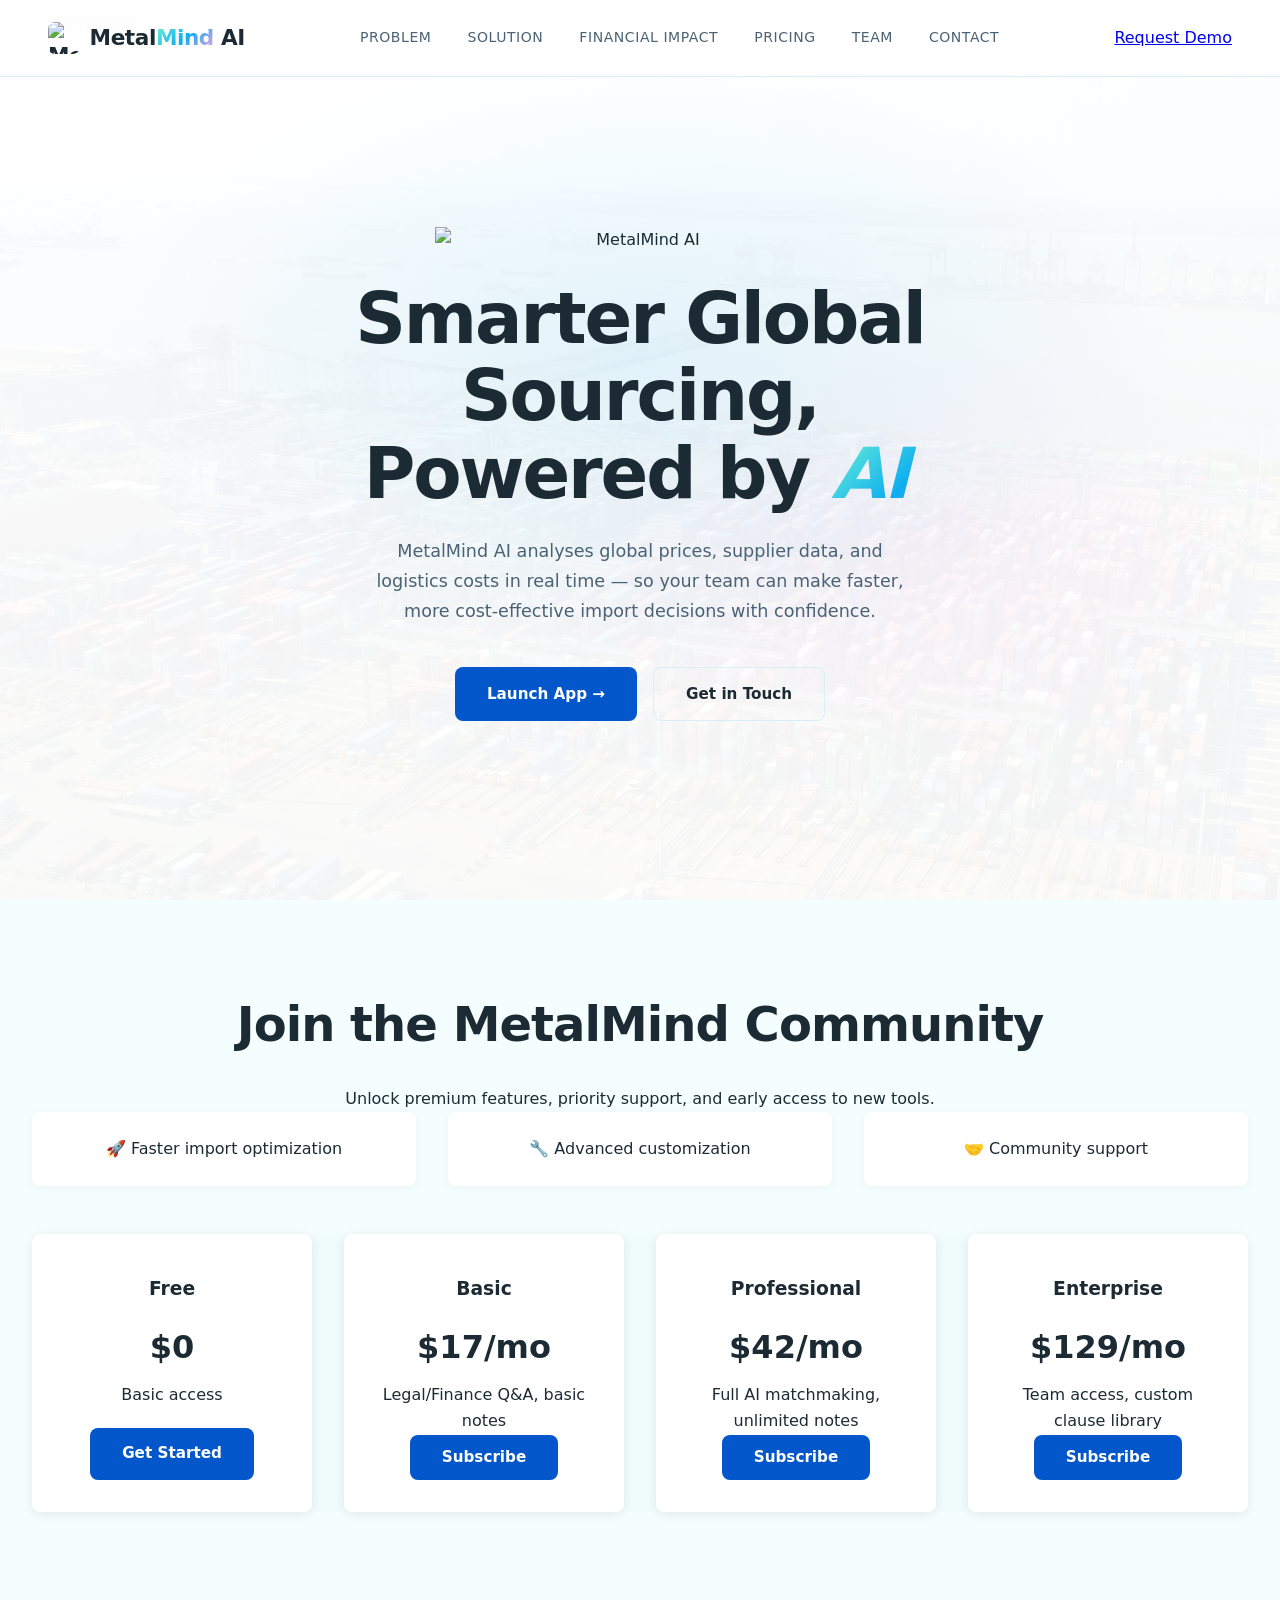
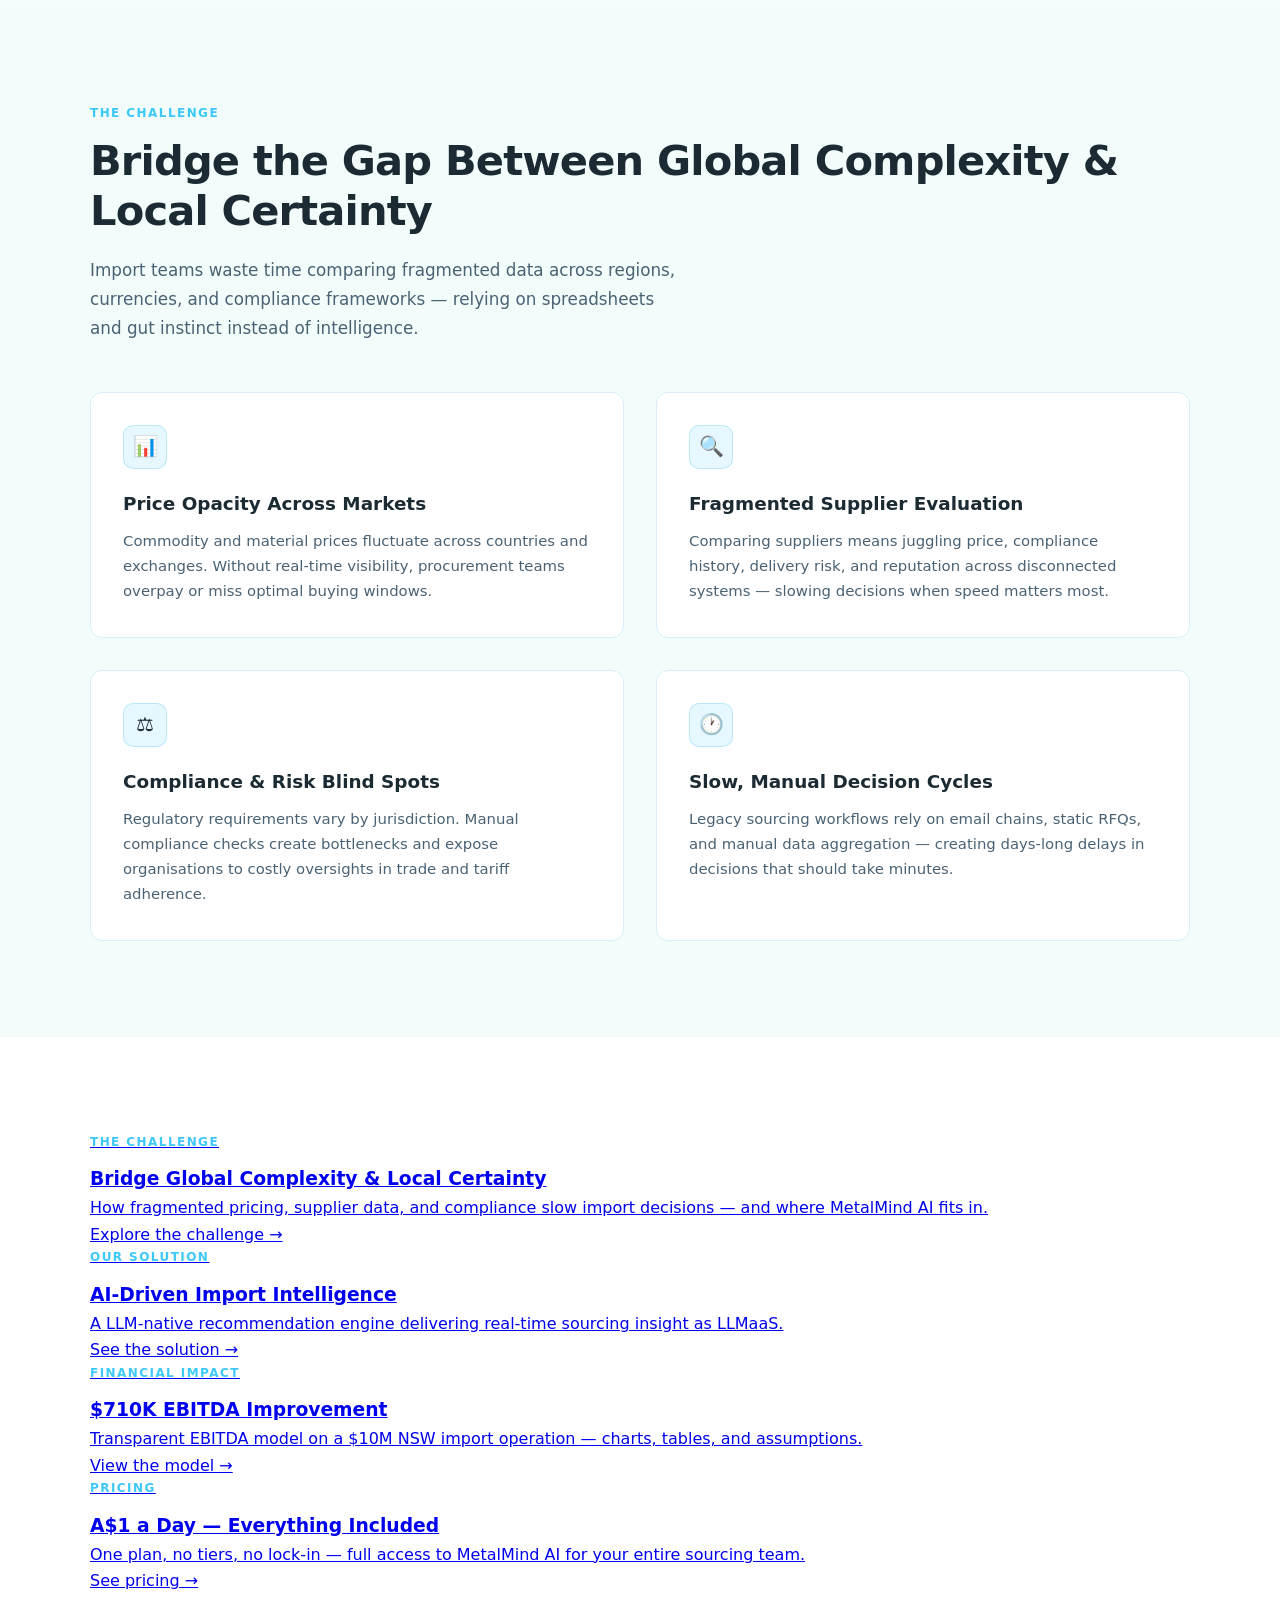
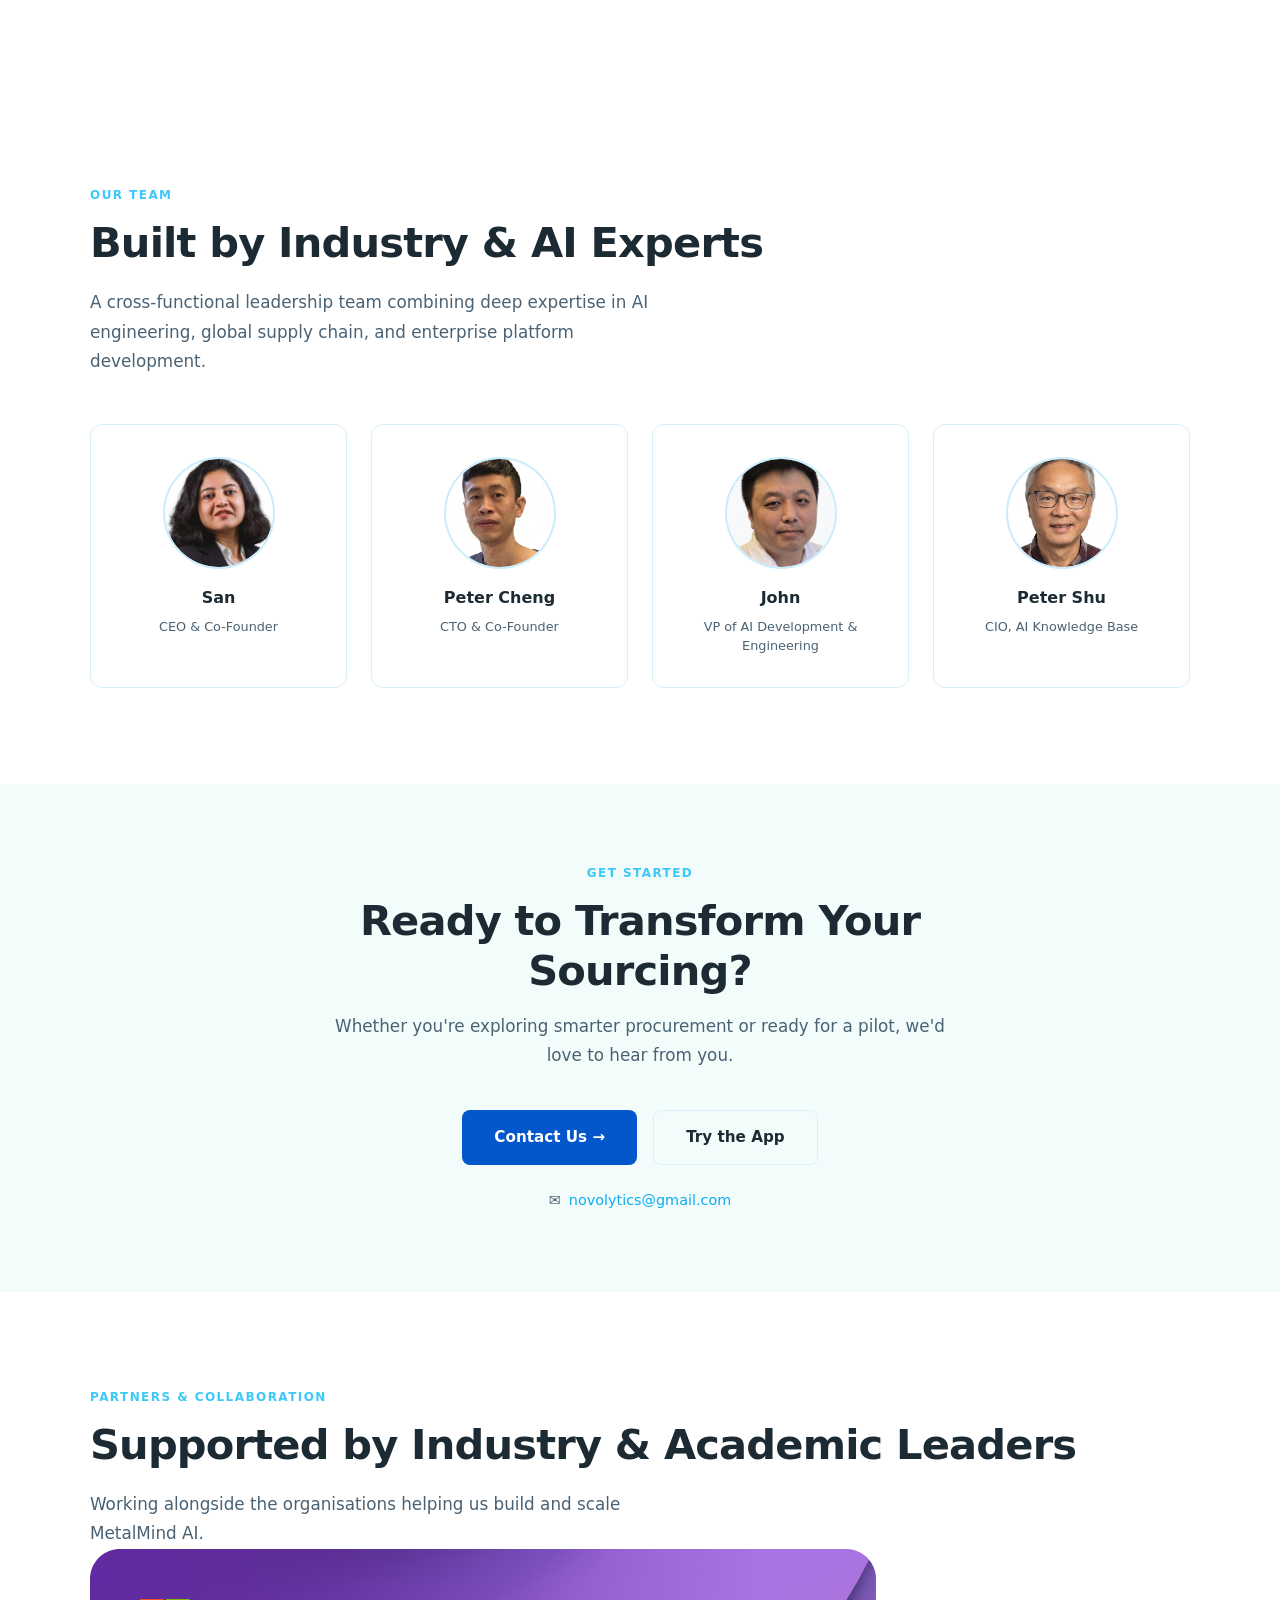
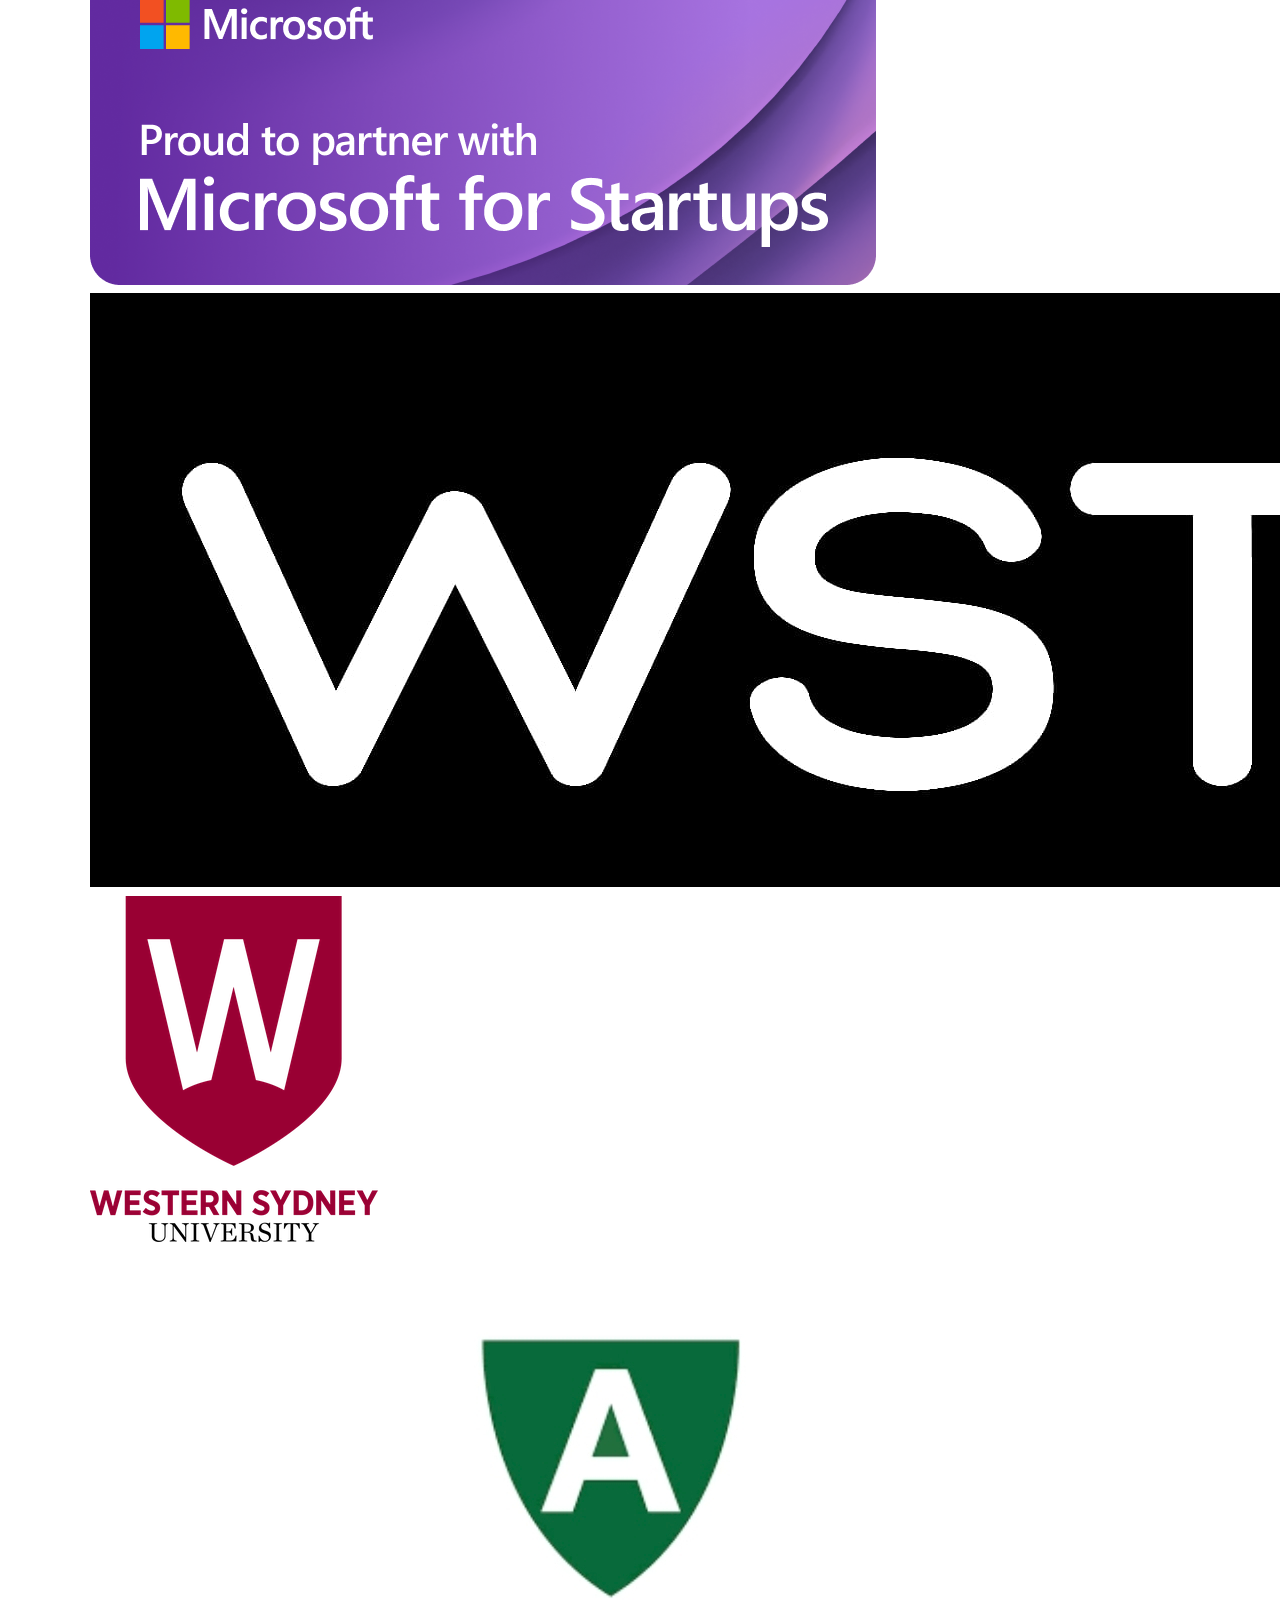
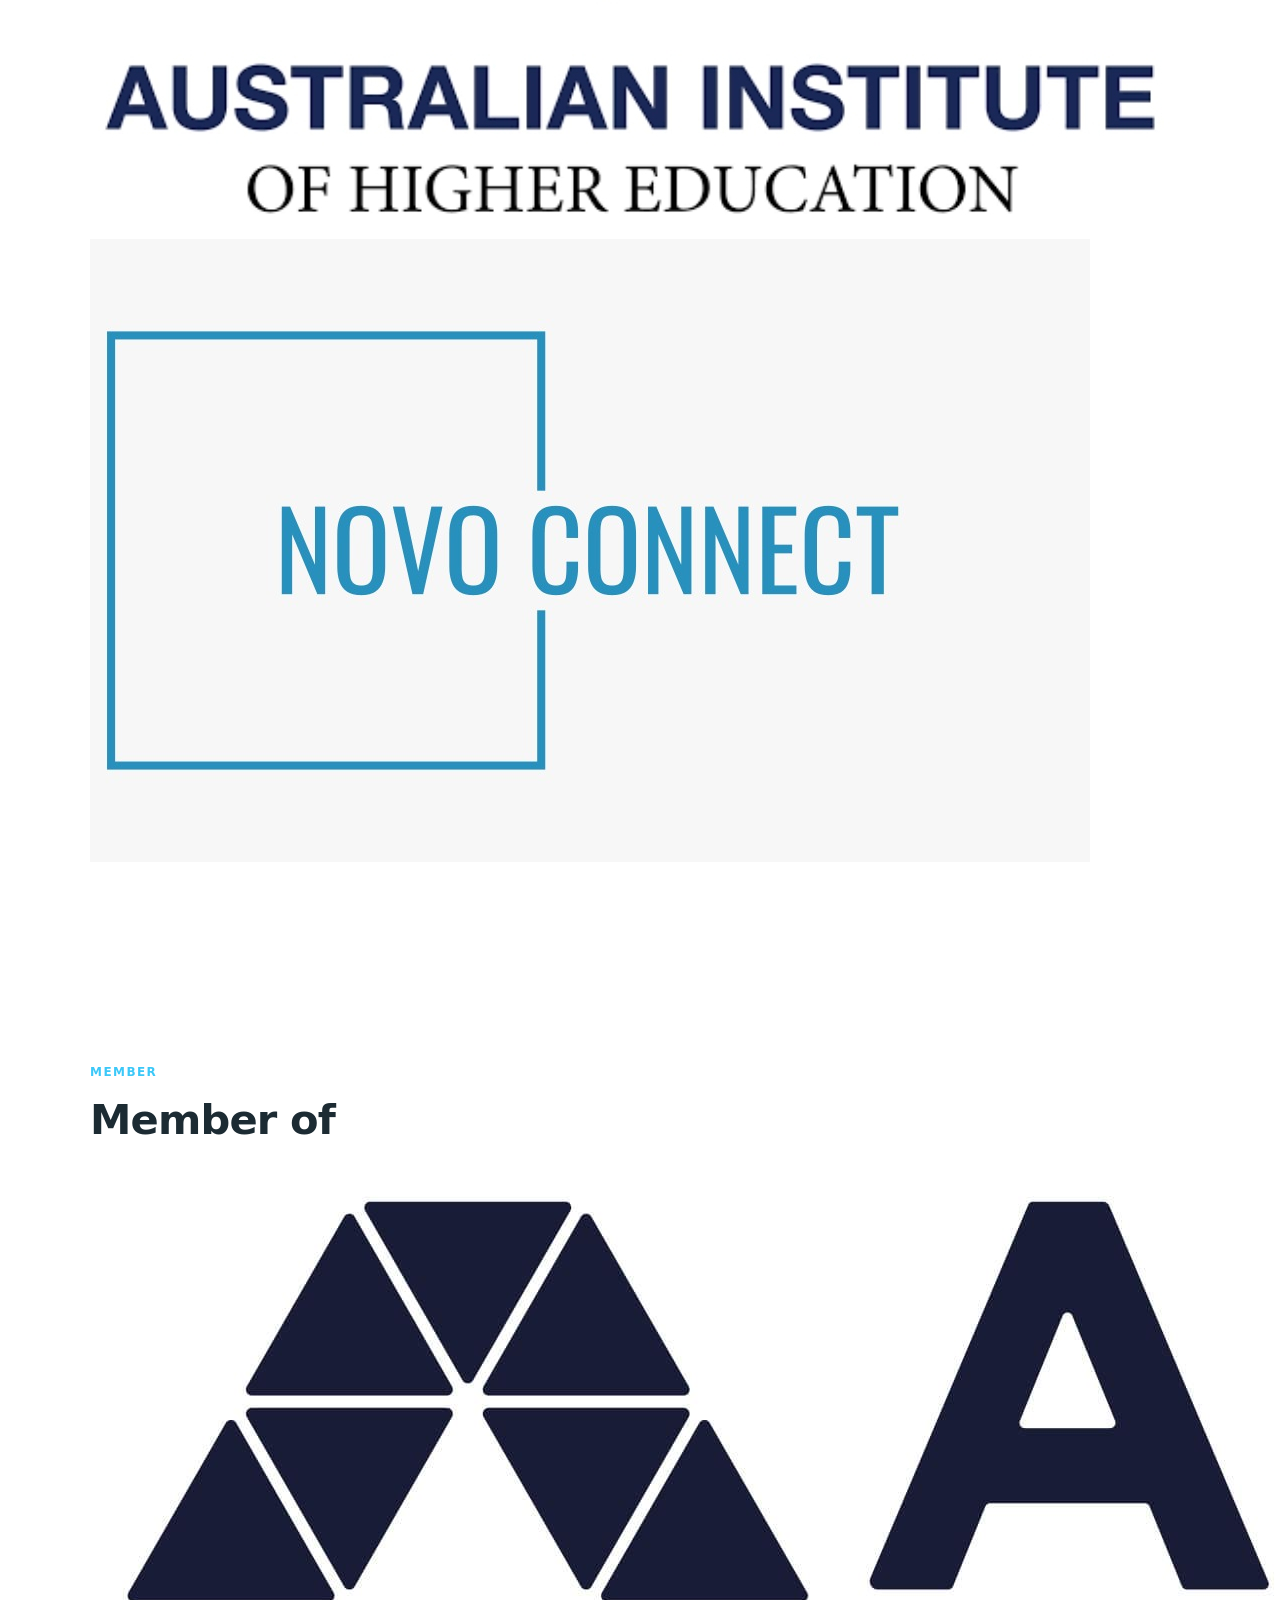
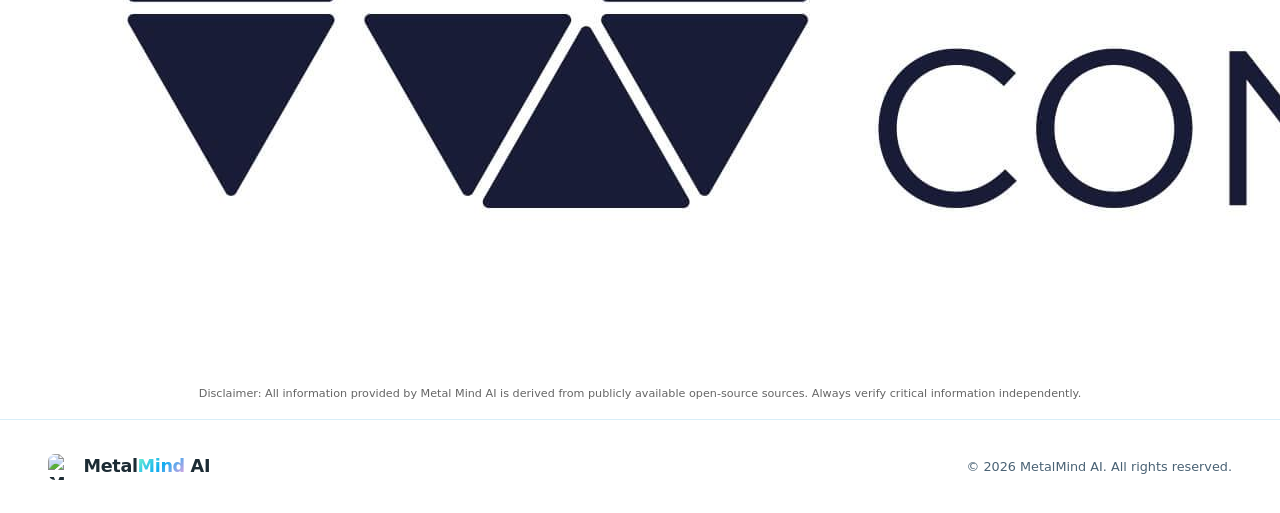
==== commit af282337: "2026.4.25 .env settings.json app.py index.html requirement.txt" ====
--- a/index.html
+++ b/index.html
@@ -5,9 +5,6 @@
 <meta name="viewport" content="width=device-width, initial-scale=1.0">
 <title>MetalMind AI — Next-Gen Import Optimisation</title>
 <link rel="icon" type="image/jpeg" href="Logo/Logo.png">
-<<<<<<< Updated upstream
-<link rel="stylesheet" href="styles.css">
-=======
 <style>
   :root {
     --bg-primary: #ffffff;
@@ -938,9 +935,9 @@
   }
 </style>
 
->>>>>>> Stashed changes
 </head>
 <body>
+  <!-- Login/Auth Nav -->
   <nav>
     <button id="loginBtn">Login / Register</button>
     <div id="accountInfo" style="display:none;">
@@ -950,7 +947,7 @@
     </div>
   </nav>
 
-<!-- NAV -->
+<!-- Main Navigation -->
 <nav>
   <div class="nav-logo">
     <a href="./" style="display:flex;align-items:center;gap:0.6rem;text-decoration:none;color:inherit;">
@@ -978,12 +975,7 @@
     <a href="https://metalmindproject-production-1c44.up.railway.app/" target="_blank" class="btn btn-primary">Launch App →</a>
     <a href="#contact" class="btn btn-secondary">Get in Touch</a>
   </div>
-<<<<<<< Updated upstream
-  <div style="margin-top:1.5rem;">
-    <a href="https://www.linkedin.com/in/dr-sangeeta-aditya" target="_blank" rel="noopener noreferrer">
-      <img src="QR.jpeg" alt="LinkedIn QR Code — Dr. Sangeeta Aditya" style="width:160px;height:160px;border-radius:8px;display:block;margin:0 auto;" />
-    </a>
-=======
+</div>
 </section>
 
 <!-- PRICING SECTION -->
@@ -1052,7 +1044,6 @@
         <p>Legacy sourcing workflows rely on email chains, static RFQs, and manual data aggregation — creating days-long delays in decisions that should take minutes.</p>
       </div>
     </div>
->>>>>>> Stashed changes
   </div>
 </section>
 
@@ -1275,8 +1266,15 @@
   <div>© 2026 MetalMind AI. All rights reserved.</div>
 </footer>
 
-  
-
-  
+  <!-- Payment Modal -->
+  <div class="payment-modal">
+    <div class="dialog">
+      <span class="close">&times;</span>
+      <h3>Complete Your Purchase</h3>
+      <p id="plan-description">Select a plan to continue.</p>
+      <button id="checkout-button" class="btn btn-primary">Proceed to Payment</button>
+    </div>
+  </div>
+
 </body>
 </html>
